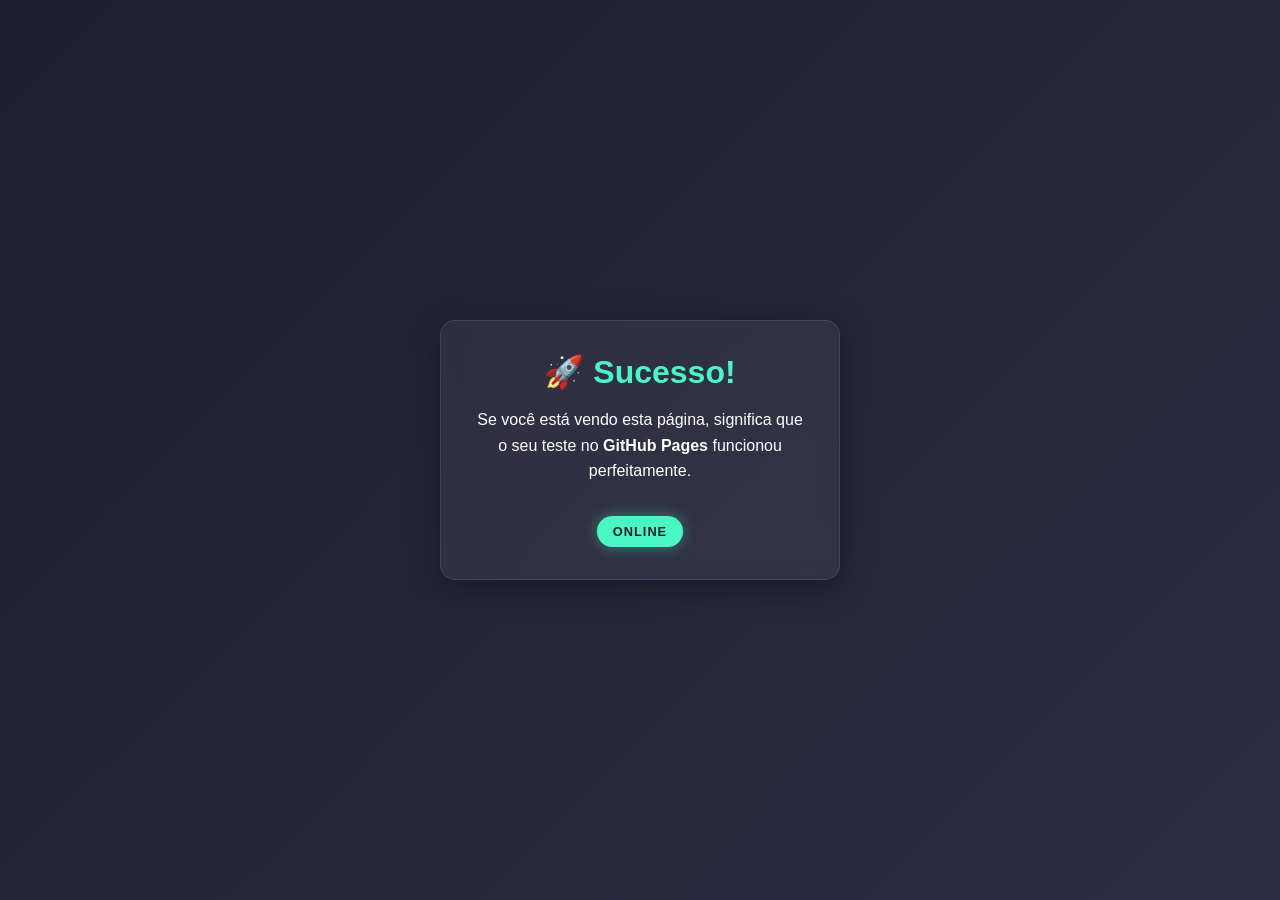
==== index.html @ f50b78a5 "Create index.html" ====
<!DOCTYPE html>
<html lang="pt-BR">
<head>
    <meta charset="UTF-8">
    <meta name="viewport" content="width=device-width, initial-scale=1.0">
    <title>Meu Teste do GitHub Pages</title>
    <style>
        * {
            margin: 0;
            padding: 0;
            box-sizing: border-box;
            font-family: 'Segoe UI', Tahoma, Geneva, Verdana, sans-serif;
        }

        body {
            background: linear-gradient(135deg, #1e1e2f, #2d2d44);
            color: #ffffff;
            display: flex;
            justify-content: center;
            align-items: center;
            height: 100vh;
            text-align: center;
        }

        .container {
            padding: 2rem;
            border-radius: 15px;
            background: rgba(255, 255, 255, 0.05);
            backdrop-filter: blur(10px);
            box-shadow: 0 8px 32px 0 rgba(0, 0, 0, 0.37);
            border: 1px solid rgba(255, 255, 255, 0.1);
            max-width: 400px;
            width: 90%;
        }

        h1 {
            color: #4af6c3;
            margin-bottom: 1rem;
            font-size: 2rem;
        }

        p {
            color: #b3b3ccc;
            margin-bottom: 2rem;
            line-height: 1.6;
        }

        .status-badge {
            display: inline-block;
            padding: 0.5rem 1rem;
            background-color: #4af6c3;
            color: #1e1e2f;
            border-radius: 20px;
            font-weight: bold;
            text-transform: uppercase;
            font-size: 0.8rem;
            letter-spacing: 1px;
            box-shadow: 0 0 15px rgba(74, 246, 195, 0.4);
        }
    </style>
</head>
<body>

    <div class="container">
        <h1>🚀 Sucesso!</h1>
        <p>Se você está vendo esta página, significa que o seu teste no <strong>GitHub Pages</strong> funcionou perfeitamente.</p>
        <div class="status-badge">Online</div>
    </div>

</body>
</html>
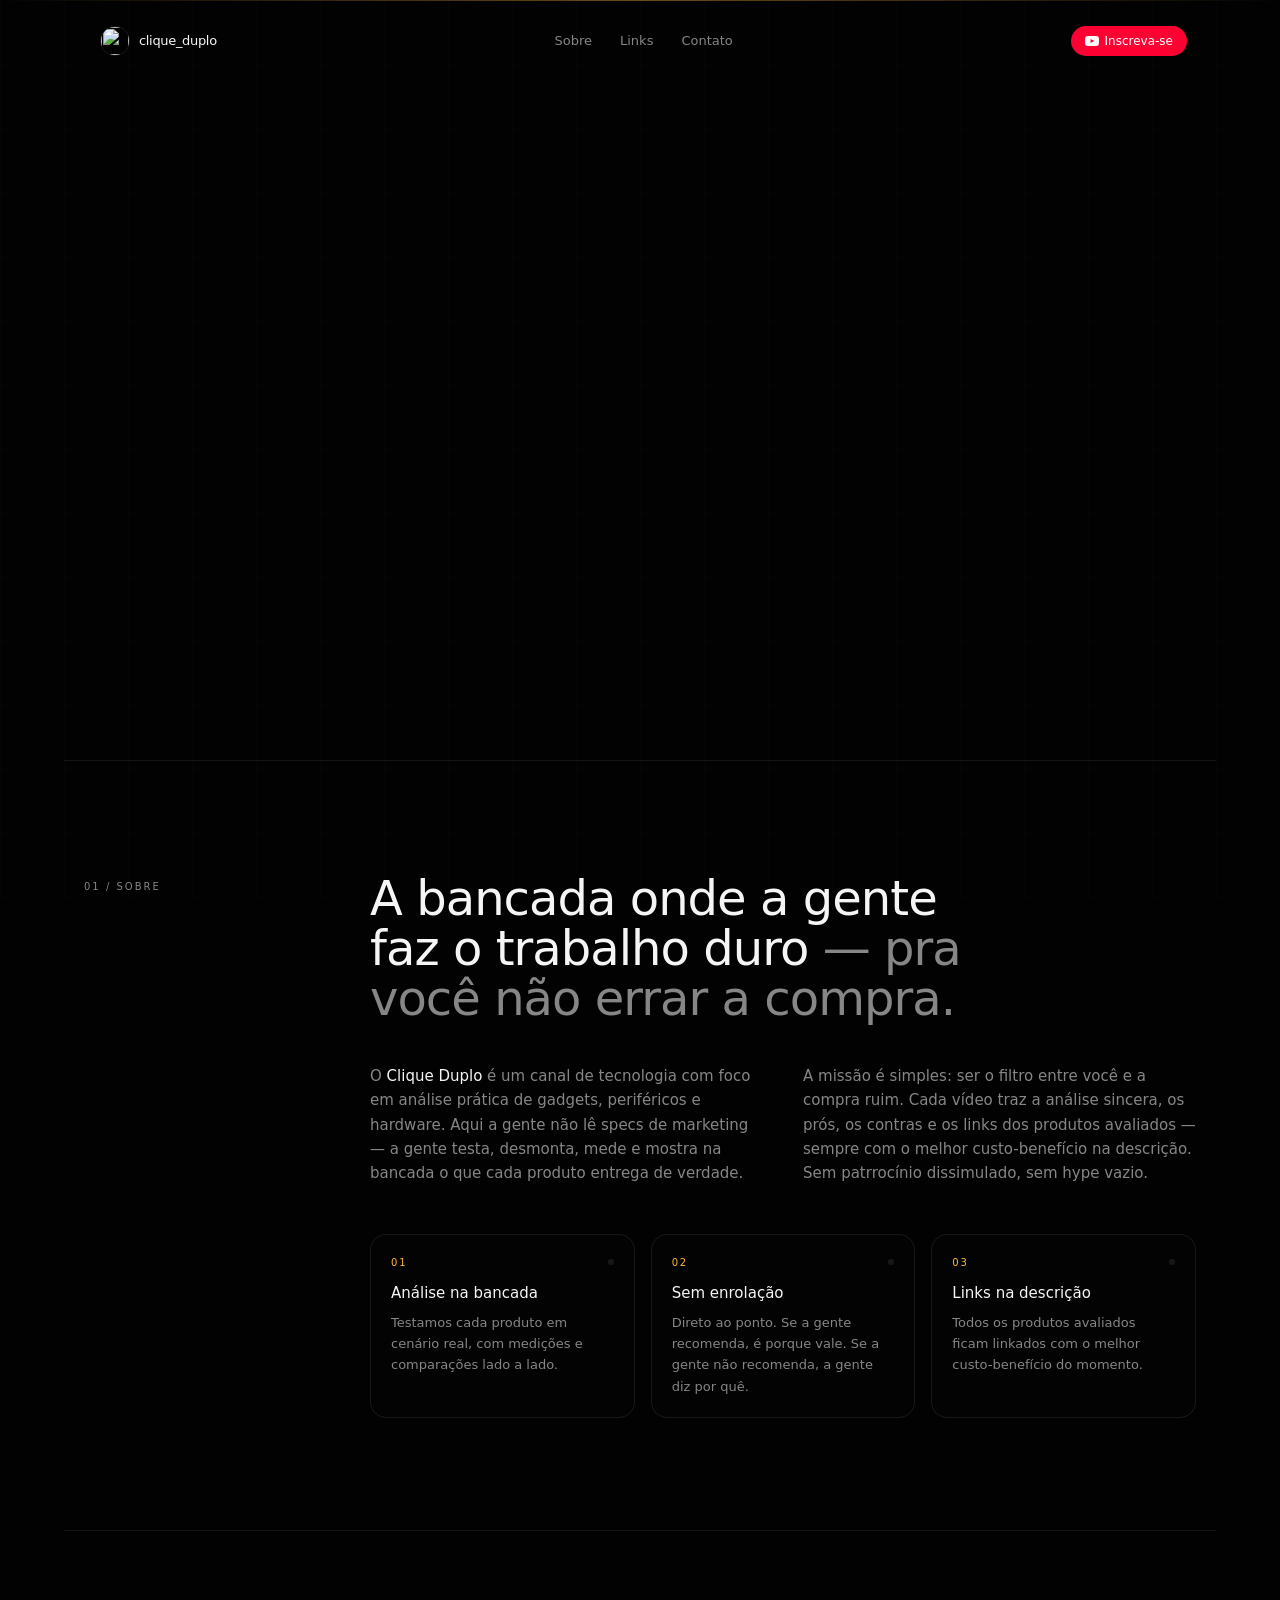
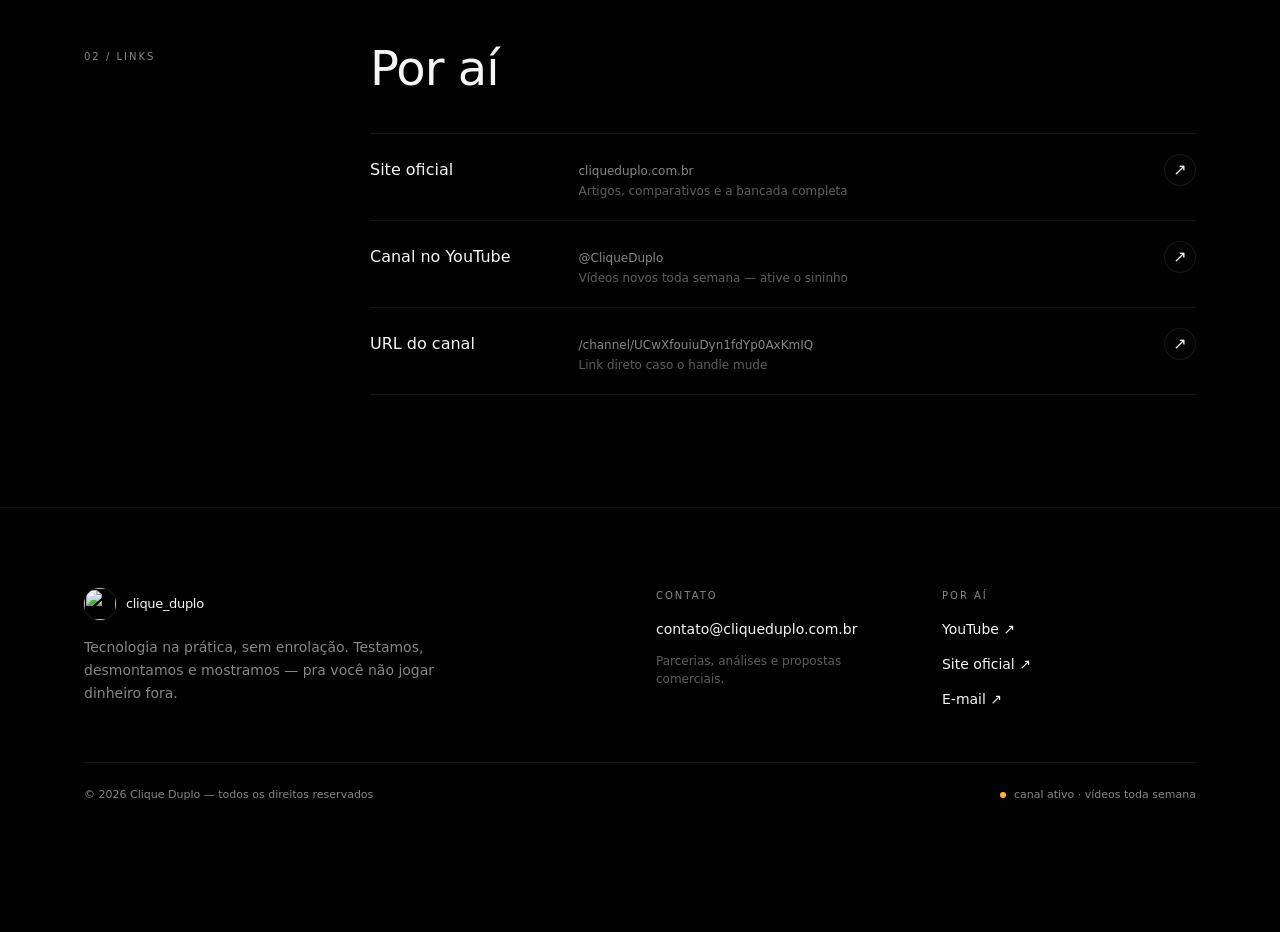
==== commit 27358fa1: "Add files via upload" ====
--- a/index.html
+++ b/index.html
@@ -1,71 +1 @@
-<!DOCTYPE html>
-<html lang="pt-BR">
-<head>
-    <meta charset="UTF-8">
-    <meta name="viewport" content="width=device-width, initial-scale=1.0">
-    <title>Meu Teste do GitHub Pages</title>
-    <style>
-        * {
-            margin: 0;
-            padding: 0;
-            box-sizing: border-box;
-            font-family: 'Segoe UI', Tahoma, Geneva, Verdana, sans-serif;
-        }
-
-        body {
-            background: linear-gradient(135deg, #1e1e2f, #2d2d44);
-            color: #ffffff;
-            display: flex;
-            justify-content: center;
-            align-items: center;
-            height: 100vh;
-            text-align: center;
-        }
-
-        .container {
-            padding: 2rem;
-            border-radius: 15px;
-            background: rgba(255, 255, 255, 0.05);
-            backdrop-filter: blur(10px);
-            box-shadow: 0 8px 32px 0 rgba(0, 0, 0, 0.37);
-            border: 1px solid rgba(255, 255, 255, 0.1);
-            max-width: 400px;
-            width: 90%;
-        }
-
-        h1 {
-            color: #4af6c3;
-            margin-bottom: 1rem;
-            font-size: 2rem;
-        }
-
-        p {
-            color: #b3b3ccc;
-            margin-bottom: 2rem;
-            line-height: 1.6;
-        }
-
-        .status-badge {
-            display: inline-block;
-            padding: 0.5rem 1rem;
-            background-color: #4af6c3;
-            color: #1e1e2f;
-            border-radius: 20px;
-            font-weight: bold;
-            text-transform: uppercase;
-            font-size: 0.8rem;
-            letter-spacing: 1px;
-            box-shadow: 0 0 15px rgba(74, 246, 195, 0.4);
-        }
-    </style>
-</head>
-<body>
-
-    <div class="container">
-        <h1>🚀 Sucesso!</h1>
-        <p>Se você está vendo esta página, significa que o seu teste no <strong>GitHub Pages</strong> funcionou perfeitamente.</p>
-        <div class="status-badge">Online</div>
-    </div>
-
-</body>
-</html>
+<!DOCTYPE html><!--afY5SjSiMBOQBTAwAafcP--><html lang="pt-BR" class="dark"><head><meta charSet="utf-8"/><meta name="viewport" content="width=device-width, initial-scale=1, viewport-fit=cover"/><link rel="preload" href="./_next/static/media/797e433ab948586e-s.p.29207c2f.woff2" as="font" crossorigin="" type="font/woff2"/><link rel="preload" href="./_next/static/media/caa3a2e1cccd8315-s.p.3b6cae6d.woff2" as="font" crossorigin="" type="font/woff2"/><link rel="preload" as="image" href="https://yt3.ggpht.com/tQoegF9VCvgrB6VuXq93PgqDkPkcpkQ4Chbrx8ul2OfPwCAOGUL0q-SrO4sP8mB4G-T7W7np-A=s600-c-k-c0x00ffffff-no-rj-rp-mo"/><link rel="stylesheet" href="./_next/static/chunks/34d933785a17edf3.css" data-precedence="next"/><link rel="stylesheet" href="./_next/static/chunks/fc4c152ccf930c5f.css" data-precedence="next"/><link rel="preload" as="script" fetchPriority="low" href="./_next/static/chunks/d1aa9aaa8ea83175.js"/><script src="./_next/static/chunks/806bdb8e4a6a9b95.js" async=""></script><script src="./_next/static/chunks/b6948fdccc0072c0.js" async=""></script><script src="./_next/static/chunks/771dedee3f5e1621.js" async=""></script><script src="./_next/static/chunks/turbopack-2e65075b8d36d70c.js" async=""></script><script src="./_next/static/chunks/ff1a16fafef87110.js" async=""></script><script src="./_next/static/chunks/d2be314c3ece3fbe.js" async=""></script><script src="./_next/static/chunks/e0d8850ff5d473f5.js" async=""></script><script src="./_next/static/chunks/d3c212a8c85eef30.js" async=""></script><meta name="next-size-adjust" content=""/><meta name="theme-color" content="#0a0a0a"/><title>Clique Duplo — Tecnologia na prática, sem enrolação</title><meta name="description" content="Canal de tecnologia com análises sinceras de gadgets, periféricos e hardware. Testamos, desmontamos e mostramos na prática tudo o que você precisa saber antes de comprar."/><meta name="author" content="Clique Duplo"/><meta name="keywords" content="Clique Duplo,tecnologia,análise de gadgets,periféricos,hardware,setup,reviews,YouTube"/><link rel="canonical" href="https://cliqueduplo.com.br"/><meta property="og:title" content="Clique Duplo — Tecnologia na prática, sem enrolação"/><meta property="og:description" content="Análises sinceras de gadgets, periféricos e hardware. Direto ao ponto, sem enrolação."/><meta property="og:url" content="https://cliqueduplo.com.br"/><meta property="og:site_name" content="Clique Duplo"/><meta property="og:image" content="https://yt3.ggpht.com/tQoegF9VCvgrB6VuXq93PgqDkPkcpkQ4Chbrx8ul2OfPwCAOGUL0q-SrO4sP8mB4G-T7W7np-A=s600-c-k-c0x00ffffff-no-rj-rp-mo"/><meta property="og:image:width" content="600"/><meta property="og:image:height" content="600"/><meta property="og:type" content="website"/><meta name="twitter:card" content="summary_large_image"/><meta name="twitter:title" content="Clique Duplo"/><meta name="twitter:description" content="Tecnologia na prática, sem enrolação."/><meta name="twitter:image" content="https://yt3.ggpht.com/tQoegF9VCvgrB6VuXq93PgqDkPkcpkQ4Chbrx8ul2OfPwCAOGUL0q-SrO4sP8mB4G-T7W7np-A=s600-c-k-c0x00ffffff-no-rj-rp-mo"/><meta name="twitter:image:width" content="600"/><meta name="twitter:image:height" content="600"/><link rel="icon" href="https://yt3.ggpht.com/tQoegF9VCvgrB6VuXq93PgqDkPkcpkQ4Chbrx8ul2OfPwCAOGUL0q-SrO4sP8mB4G-T7W7np-A=s600-c-k-c0x00ffffff-no-rj-rp-mo"/><script src="./_next/static/chunks/a6dad97d9634a72d.js" noModule=""></script></head><body class="geist_a71539c9-module__T19VSG__variable geist_mono_8d43a2aa-module__8Li5zG__variable antialiased bg-background text-foreground"><div hidden=""><!--$--><!--/$--></div><div class="relative min-h-[100dvh] flex flex-col bg-background text-foreground"><div aria-hidden="true" class="pointer-events-none fixed inset-0 grid-lines opacity-60"></div><div aria-hidden="true" class="pointer-events-none fixed inset-x-0 top-0 h-px bg-gradient-to-r from-transparent via-[oklch(0.83_0.16_75/0.4)] to-transparent"></div><header class="sticky top-0 z-40 w-full" style="padding-top:env(safe-area-inset-top)"><div class="mx-auto max-w-6xl px-3 sm:px-4 pt-3 sm:pt-4"><div class="flex items-center justify-between gap-4 rounded-full border px-3 py-2 transition-all duration-300 ease-[cubic-bezier(0.32,0.72,0,1)] border-transparent bg-transparent"><a class="flex items-center gap-2.5 pl-2" aria-label="Clique Duplo - início" href="/"><img src="https://yt3.ggpht.com/tQoegF9VCvgrB6VuXq93PgqDkPkcpkQ4Chbrx8ul2OfPwCAOGUL0q-SrO4sP8mB4G-T7W7np-A=s600-c-k-c0x00ffffff-no-rj-rp-mo" alt="" width="28" height="28" class="h-7 w-7 rounded-full object-cover ring-1 ring-border"/><span class="font-mono text-[12px] sm:text-[13px] tracking-tight font-medium">clique_duplo</span></a><nav class="hidden md:flex items-center gap-1"><a class="px-3 py-1.5 text-[13px] text-muted-foreground hover:text-foreground transition-colors duration-200" href="#sobre">Sobre</a><a class="px-3 py-1.5 text-[13px] text-muted-foreground hover:text-foreground transition-colors duration-200" href="#links">Links</a><a class="px-3 py-1.5 text-[13px] text-muted-foreground hover:text-foreground transition-colors duration-200" href="#contato">Contato</a></nav><div class="flex items-center gap-2"><a href="https://www.youtube.com/@CliqueDuplo?sub_confirmation=1" target="_blank" rel="noopener noreferrer" class="hidden sm:inline-flex items-center gap-1.5 rounded-full bg-[#ff0033] hover:bg-[#e6002a] px-3.5 py-1.5 text-[12px] font-medium text-white transition-colors duration-200"><svg viewBox="0 0 24 24" class="h-3.5 w-3.5" fill="currentColor" aria-hidden="true"><path d="M23.5 6.2c-.3-1.1-1-1.9-2.1-2.2C19.5 3.5 12 3.5 12 3.5s-7.5 0-9.4.5C1.5 4.3.8 5.1.5 6.2 0 8.1 0 12 0 12s0 3.9.5 5.8c.3 1.1 1 1.9 2.1 2.2 1.9.5 9.4.5 9.4.5s7.5 0 9.4-.5c1.1-.3 1.8-1.1 2.1-2.2.5-1.9.5-5.8.5-5.8s0-3.9-.5-5.8zM9.6 15.6V8.4l6.3 3.6-6.3 3.6z"></path></svg>Inscreva-se</a><button type="button" aria-label="Abrir menu" aria-expanded="false" class="md:hidden inline-flex h-10 w-10 items-center justify-center rounded-full border border-border bg-card/40 active:scale-95 transition-transform"><span class="relative block h-3 w-4"><span class="absolute left-0 top-0 h-[1.5px] w-4 bg-foreground transition-transform duration-300 ease-[cubic-bezier(0.32,0.72,0,1)] "></span><span class="absolute left-0 top-[5px] h-[1.5px] w-4 bg-foreground transition-opacity duration-200 opacity-100"></span><span class="absolute left-0 top-[10px] h-[1.5px] w-4 bg-foreground transition-transform duration-300 ease-[cubic-bezier(0.32,0.72,0,1)] "></span></span></button></div></div></div></header><main class="relative flex-1"><section class="relative mx-auto w-full max-w-6xl px-4 sm:px-5 pt-6 pb-12 sm:pt-20 sm:pb-16 md:pt-28 md:pb-24"><div class="grid grid-cols-1 md:grid-cols-12 gap-y-8 md:gap-x-8 md:items-start"><div class="order-1 md:order-2 md:col-span-5 transition-all duration-1000 ease-[cubic-bezier(0.32,0.72,0,1)] opacity-0 translate-y-6 blur-[6px]"><div class="relative mx-auto max-w-[280px] sm:max-w-none sm:mx-0"><div aria-hidden="true" class="absolute -inset-px rounded-3xl bg-gradient-to-br from-[var(--cursor)]/20 via-transparent to-transparent blur-2xl"></div><div class="relative rounded-2xl sm:rounded-3xl border border-border bg-card/60 p-1.5 sm:p-2 backdrop-blur-sm"><div class="rounded-[1rem] sm:rounded-[1.25rem] bg-background overflow-hidden"><div class="aspect-[4/3] sm:aspect-square relative"><img src="https://yt3.ggpht.com/tQoegF9VCvgrB6VuXq93PgqDkPkcpkQ4Chbrx8ul2OfPwCAOGUL0q-SrO4sP8mB4G-T7W7np-A=s600-c-k-c0x00ffffff-no-rj-rp-mo" alt="Logo do canal Clique Duplo" class="absolute inset-0 h-full w-full object-cover"/><div aria-hidden="true" class="absolute inset-0 ring-1 ring-inset ring-white/[0.04] rounded-[1rem] sm:rounded-[1.25rem]"></div></div><div class="flex items-center justify-between px-3 py-2.5 sm:px-4 sm:py-3 border-t border-border"><div class="font-mono text-[10px] sm:text-[11px] text-muted-foreground truncate">ID: UCwXfo...</div><a href="https://www.youtube.com/@CliqueDuplo" target="_blank" rel="noopener noreferrer" class="font-mono text-[10px] sm:text-[11px] text-[var(--cursor)] hover:underline whitespace-nowrap">@CliqueDuplo ↗</a></div></div></div></div></div><div class="order-2 md:order-1 md:col-span-7 transition-all duration-700 ease-[cubic-bezier(0.32,0.72,0,1)] opacity-0 translate-y-4 blur-[3px]"><div class="flex items-center gap-2 sm:gap-3 mb-5 sm:mb-6"><span class="inline-flex items-center gap-1.5 rounded-full border border-border bg-card/60 px-2.5 py-1 font-mono text-[9px] sm:text-[10px] uppercase tracking-[0.15em] sm:tracking-[0.18em] text-muted-foreground"><span class="h-1.5 w-1.5 rounded-full bg-[var(--cursor)] animate-pulse"></span>canal ativo</span><span class="font-mono text-[10px] sm:text-[11px] text-muted-foreground">@CliqueDuplo</span></div><h1 class="text-balance text-[clamp(2rem,9vw,4.6rem)] leading-[0.98] sm:leading-[0.95] tracking-[-0.03em] font-medium">Direto ao ponto.<br/><span class="text-muted-foreground">Sem enrolação.</span></h1><p class="mt-5 sm:mt-6 max-w-xl text-[14px] sm:text-[15px] md:text-base text-muted-foreground leading-relaxed">Análises sinceras de gadgets, periféricos e hardware. A gente testa, desmonta e mostra na prática — pra você não jogar dinheiro fora.</p><div class="mt-6 sm:mt-8 flex flex-col sm:flex-row sm:flex-wrap sm:items-center gap-2.5 sm:gap-3"><a href="https://www.youtube.com/@CliqueDuplo?sub_confirmation=1" target="_blank" rel="noopener noreferrer" class="group inline-flex items-center justify-center gap-2.5 rounded-full bg-foreground text-background px-5 py-3 sm:py-2.5 text-[13px] font-medium transition-all duration-300 ease-[cubic-bezier(0.32,0.72,0,1)] hover:gap-3.5 active:scale-[0.98] min-h-[44px]"><svg viewBox="0 0 24 24" class="h-4 w-4 shrink-0" fill="currentColor" aria-hidden="true"><path d="M23.5 6.2c-.3-1.1-1-1.9-2.1-2.2C19.5 3.5 12 3.5 12 3.5s-7.5 0-9.4.5C1.5 4.3.8 5.1.5 6.2 0 8.1 0 12 0 12s0 3.9.5 5.8c.3 1.1 1 1.9 2.1 2.2 1.9.5 9.4.5 9.4.5s7.5 0 9.4-.5c1.1-.3 1.8-1.1 2.1-2.2.5-1.9.5-5.8.5-5.8s0-3.9-.5-5.8zM9.6 15.6V8.4l6.3 3.6-6.3 3.6z"></path></svg><span class="flex-1 sm:flex-initial text-center">Inscrever-se no canal</span><span class="inline-flex h-5 w-5 items-center justify-center rounded-full bg-background/15 text-[10px] transition-transform duration-300 group-hover:translate-x-0.5 group-hover:-translate-y-0.5">↗</span></a><a href="#sobre" class="inline-flex items-center justify-center gap-2 rounded-full border border-border bg-card/40 px-5 py-3 sm:py-2.5 text-[13px] text-foreground transition-colors duration-200 hover:bg-card min-h-[44px]">Sobre o canal</a></div><dl class="mt-10 sm:mt-12 grid grid-cols-3 gap-2 sm:gap-4 max-w-md border-t border-border pt-5 sm:pt-6"><div class="min-w-0"><dt class="font-mono text-[9px] sm:text-[10px] uppercase tracking-[0.12em] sm:tracking-[0.15em] text-muted-foreground/70 truncate">foco</dt><dd class="mt-1 text-[13px] sm:text-[14px] font-medium truncate">hardware</dd></div><div class="min-w-0"><dt class="font-mono text-[9px] sm:text-[10px] uppercase tracking-[0.12em] sm:tracking-[0.15em] text-muted-foreground/70 truncate">estilo</dt><dd class="mt-1 text-[13px] sm:text-[14px] font-medium truncate">hands-on</dd></div><div class="min-w-0"><dt class="font-mono text-[9px] sm:text-[10px] uppercase tracking-[0.12em] sm:tracking-[0.15em] text-muted-foreground/70 truncate">ritmo</dt><dd class="mt-1 text-[13px] sm:text-[14px] font-medium truncate">semanal</dd></div></dl></div></div></section><section id="sobre" class="relative mx-auto w-full max-w-6xl px-4 sm:px-5 py-16 sm:py-20 md:py-28 border-t border-border"><div class="grid grid-cols-1 md:grid-cols-12 gap-y-6 md:gap-x-8"><div class="md:col-span-3"><span class="font-mono text-[10px] uppercase tracking-[0.2em] text-muted-foreground">01 / sobre</span></div><div class="md:col-span-9"><h2 class="text-balance text-[1.75rem] sm:text-3xl md:text-5xl tracking-[-0.02em] leading-[1.1] sm:leading-[1.05] font-medium mb-8 sm:mb-10">A bancada onde a gente faz o trabalho duro<!-- --> <span class="text-muted-foreground">— pra você não errar a compra.</span></h2><div class="grid grid-cols-1 md:grid-cols-2 gap-x-10 gap-y-5 sm:gap-y-6 text-[14px] sm:text-[15px] leading-relaxed text-muted-foreground max-w-4xl"><p>O <strong class="text-foreground font-medium">Clique Duplo</strong> é um canal de tecnologia com foco em análise prática de gadgets, periféricos e hardware. Aqui a gente não lê specs de marketing — a gente testa, desmonta, mede e mostra na bancada o que cada produto entrega de verdade.</p><p>A missão é simples: ser o filtro entre você e a compra ruim. Cada vídeo traz a análise sincera, os prós, os contras e os links dos produtos avaliados — sempre com o melhor custo-benefício na descrição. Sem patrrocínio dissimulado, sem hype vazio.</p></div><ul class="mt-10 sm:mt-12 grid grid-cols-1 sm:grid-cols-3 gap-3 sm:gap-4"><li class="group rounded-2xl border border-border bg-card/40 p-4 sm:p-5 transition-colors duration-300 hover:bg-card/80 hover:border-[var(--cursor)]/30"><div class="flex items-center justify-between mb-3"><span class="font-mono text-[10px] uppercase tracking-[0.18em] text-[var(--cursor)]">01</span><span class="h-1.5 w-1.5 rounded-full bg-border group-hover:bg-[var(--cursor)] transition-colors"></span></div><h3 class="text-[14px] sm:text-[15px] font-medium mb-2">Análise na bancada</h3><p class="text-[12.5px] sm:text-[13px] text-muted-foreground leading-relaxed">Testamos cada produto em cenário real, com medições e comparações lado a lado.</p></li><li class="group rounded-2xl border border-border bg-card/40 p-4 sm:p-5 transition-colors duration-300 hover:bg-card/80 hover:border-[var(--cursor)]/30"><div class="flex items-center justify-between mb-3"><span class="font-mono text-[10px] uppercase tracking-[0.18em] text-[var(--cursor)]">02</span><span class="h-1.5 w-1.5 rounded-full bg-border group-hover:bg-[var(--cursor)] transition-colors"></span></div><h3 class="text-[14px] sm:text-[15px] font-medium mb-2">Sem enrolação</h3><p class="text-[12.5px] sm:text-[13px] text-muted-foreground leading-relaxed">Direto ao ponto. Se a gente recomenda, é porque vale. Se a gente não recomenda, a gente diz por quê.</p></li><li class="group rounded-2xl border border-border bg-card/40 p-4 sm:p-5 transition-colors duration-300 hover:bg-card/80 hover:border-[var(--cursor)]/30"><div class="flex items-center justify-between mb-3"><span class="font-mono text-[10px] uppercase tracking-[0.18em] text-[var(--cursor)]">03</span><span class="h-1.5 w-1.5 rounded-full bg-border group-hover:bg-[var(--cursor)] transition-colors"></span></div><h3 class="text-[14px] sm:text-[15px] font-medium mb-2">Links na descrição</h3><p class="text-[12.5px] sm:text-[13px] text-muted-foreground leading-relaxed">Todos os produtos avaliados ficam linkados com o melhor custo-benefício do momento.</p></li></ul></div></div></section><section id="links" class="relative mx-auto w-full max-w-6xl px-4 sm:px-5 py-16 sm:py-20 md:py-28 border-t border-border"><div class="grid grid-cols-1 md:grid-cols-12 gap-y-6 md:gap-x-8"><div class="md:col-span-3"><span class="font-mono text-[10px] uppercase tracking-[0.2em] text-muted-foreground">02 / links</span></div><div class="md:col-span-9"><h2 class="text-[1.75rem] sm:text-3xl md:text-5xl tracking-[-0.02em] leading-[1.1] sm:leading-[1.05] font-medium mb-8 sm:mb-10">Por aí</h2><ul class="divide-y divide-border border-y border-border"><li><a href="https://www.cliqueduplo.com.br" target="_blank" rel="noopener noreferrer" class="group grid grid-cols-1 sm:grid-cols-12 items-baseline gap-2 py-4 sm:py-5 transition-colors active:opacity-70"><div class="sm:col-span-3"><div class="text-[15px] sm:text-base font-medium group-hover:text-[var(--cursor)] transition-colors">Site oficial</div></div><div class="sm:col-span-7"><div class="font-mono text-[11.5px] sm:text-[12px] text-muted-foreground break-all">cliqueduplo.com.br</div><div class="text-[12px] text-muted-foreground/70 mt-0.5">Artigos, comparativos e a bancada completa</div></div><div class="sm:col-span-2 sm:justify-self-end hidden sm:block"><span class="inline-flex h-8 w-8 items-center justify-center rounded-full border border-border bg-card/40 transition-all duration-300 group-hover:translate-x-0.5 group-hover:-translate-y-0.5 group-hover:border-[var(--cursor)]/40">↗</span></div></a></li><li><a href="https://www.youtube.com/@CliqueDuplo" target="_blank" rel="noopener noreferrer" class="group grid grid-cols-1 sm:grid-cols-12 items-baseline gap-2 py-4 sm:py-5 transition-colors active:opacity-70"><div class="sm:col-span-3"><div class="text-[15px] sm:text-base font-medium group-hover:text-[var(--cursor)] transition-colors">Canal no YouTube</div></div><div class="sm:col-span-7"><div class="font-mono text-[11.5px] sm:text-[12px] text-muted-foreground break-all">@CliqueDuplo</div><div class="text-[12px] text-muted-foreground/70 mt-0.5">Vídeos novos toda semana — ative o sininho</div></div><div class="sm:col-span-2 sm:justify-self-end hidden sm:block"><span class="inline-flex h-8 w-8 items-center justify-center rounded-full border border-border bg-card/40 transition-all duration-300 group-hover:translate-x-0.5 group-hover:-translate-y-0.5 group-hover:border-[var(--cursor)]/40">↗</span></div></a></li><li><a href="https://www.youtube.com/channel/UCwXfouiuDyn1fdYp0AxKmIQ" target="_blank" rel="noopener noreferrer" class="group grid grid-cols-1 sm:grid-cols-12 items-baseline gap-2 py-4 sm:py-5 transition-colors active:opacity-70"><div class="sm:col-span-3"><div class="text-[15px] sm:text-base font-medium group-hover:text-[var(--cursor)] transition-colors">URL do canal</div></div><div class="sm:col-span-7"><div class="font-mono text-[11.5px] sm:text-[12px] text-muted-foreground break-all">/channel/UCwXfouiuDyn1fdYp0AxKmIQ</div><div class="text-[12px] text-muted-foreground/70 mt-0.5">Link direto caso o handle mude</div></div><div class="sm:col-span-2 sm:justify-self-end hidden sm:block"><span class="inline-flex h-8 w-8 items-center justify-center rounded-full border border-border bg-card/40 transition-all duration-300 group-hover:translate-x-0.5 group-hover:-translate-y-0.5 group-hover:border-[var(--cursor)]/40">↗</span></div></a></li></ul></div></div></section></main><footer id="contato" class="relative mt-auto border-t border-border bg-background" style="padding-bottom:max(3rem, env(safe-area-inset-bottom))"><div class="mx-auto w-full max-w-6xl px-4 sm:px-5 py-12 sm:py-16 md:py-20"><div class="grid grid-cols-1 md:grid-cols-12 gap-y-8 sm:gap-y-10 md:gap-x-8"><div class="md:col-span-5"><div class="flex items-center gap-2.5 mb-4"><img src="https://yt3.ggpht.com/tQoegF9VCvgrB6VuXq93PgqDkPkcpkQ4Chbrx8ul2OfPwCAOGUL0q-SrO4sP8mB4G-T7W7np-A=s600-c-k-c0x00ffffff-no-rj-rp-mo" alt="" width="32" height="32" class="h-8 w-8 rounded-full object-cover ring-1 ring-border"/><span class="font-mono text-[13px] tracking-tight font-medium">clique_duplo</span></div><p class="text-[14px] text-muted-foreground max-w-sm leading-relaxed">Tecnologia na prática, sem enrolação. Testamos, desmontamos e mostramos — pra você não jogar dinheiro fora.</p></div><div class="md:col-span-3 md:col-start-7"><h4 class="font-mono text-[10px] uppercase tracking-[0.2em] text-muted-foreground mb-3">Contato</h4><a href="mailto:contato@cliqueduplo.com.br" class="block text-[14px] text-foreground hover:text-[var(--cursor)] transition-colors break-all active:opacity-70 py-1">contato@cliqueduplo.com.br</a><p class="mt-2 text-[12px] text-muted-foreground/70">Parcerias, análises e propostas comerciais.</p></div><div class="md:col-span-3"><h4 class="font-mono text-[10px] uppercase tracking-[0.2em] text-muted-foreground mb-3">Por aí</h4><ul class="space-y-1.5"><li><a href="https://www.youtube.com/@CliqueDuplo" target="_blank" rel="noopener noreferrer" class="inline-flex items-center text-[14px] text-foreground hover:text-[var(--cursor)] transition-colors py-1 active:opacity-70">YouTube ↗</a></li><li><a href="https://www.cliqueduplo.com.br" target="_blank" rel="noopener noreferrer" class="inline-flex items-center text-[14px] text-foreground hover:text-[var(--cursor)] transition-colors py-1 active:opacity-70">Site oficial ↗</a></li><li><a href="mailto:contato@cliqueduplo.com.br" class="inline-flex items-center text-[14px] text-foreground hover:text-[var(--cursor)] transition-colors py-1 active:opacity-70">E-mail ↗</a></li></ul></div></div><div class="mt-10 sm:mt-12 pt-5 sm:pt-6 border-t border-border flex flex-col sm:flex-row items-start sm:items-center justify-between gap-2 sm:gap-3 font-mono text-[10.5px] sm:text-[11px] text-muted-foreground"><span>© <!-- -->2026<!-- --> Clique Duplo — todos os direitos reservados</span><span class="flex items-center gap-2"><span class="h-1.5 w-1.5 rounded-full bg-[var(--cursor)] animate-pulse"></span>canal ativo · vídeos toda semana</span></div></div></footer></div><!--$--><!--/$--><div role="region" aria-label="Notifications (F8)" tabindex="-1" style="pointer-events:none"><ol tabindex="-1" class="fixed top-0 z-[100] flex max-h-screen w-full flex-col-reverse p-4 sm:bottom-0 sm:right-0 sm:top-auto sm:flex-col md:max-w-[420px]"></ol></div><script src="./_next/static/chunks/d1aa9aaa8ea83175.js" id="_R_" async=""></script><script>(self.__next_f=self.__next_f||[]).push([0])</script><script>self.__next_f.push([1,"1:\"$Sreact.fragment\"\n2:I[39756,[\"./_next/static/chunks/ff1a16fafef87110.js\",\"./_next/static/chunks/d2be314c3ece3fbe.js\"],\"default\"]\n3:I[37457,[\"./_next/static/chunks/ff1a16fafef87110.js\",\"./_next/static/chunks/d2be314c3ece3fbe.js\"],\"default\"]\n4:I[77855,[\"./_next/static/chunks/e0d8850ff5d473f5.js\"],\"Toaster\"]\n5:I[80322,[\"./_next/static/chunks/e0d8850ff5d473f5.js\",\"./_next/static/chunks/d3c212a8c85eef30.js\"],\"Header\"]\n6:I[87239,[\"./_next/static/chunks/e0d8850ff5d473f5.js\",\"./_next/static/chunks/d3c212a8c85eef30.js\"],\"Hero\"]\nd:I[68027,[\"./_next/static/chunks/ff1a16fafef87110.js\",\"./_next/static/chunks/d2be314c3ece3fbe.js\"],\"default\"]\n:HL[\"./_next/static/chunks/34d933785a17edf3.css\",\"style\"]\n:HL[\"./_next/static/chunks/fc4c152ccf930c5f.css\",\"style\"]\n:HL[\"./_next/static/media/797e433ab948586e-s.p.29207c2f.woff2\",\"font\",{\"crossOrigin\":\"\",\"type\":\"font/woff2\"}]\n:HL[\"./_next/static/media/caa3a2e1cccd8315-s.p.3b6cae6d.woff2\",\"font\",{\"crossOrigin\":\"\",\"type\":\"font/woff2\"}]\n"])</script><script>self.__next_f.push([1,"0:{\"P\":null,\"b\":\"afY5SjSiMBOQBTAwAafcP\",\"c\":[\"\",\"\"],\"q\":\"\",\"i\":false,\"f\":[[[\"\",{\"children\":[\"__PAGE__\",{}]},\"$undefined\",\"$undefined\",true],[[\"$\",\"$1\",\"c\",{\"children\":[[[\"$\",\"link\",\"0\",{\"rel\":\"stylesheet\",\"href\":\"./_next/static/chunks/34d933785a17edf3.css\",\"precedence\":\"next\",\"crossOrigin\":\"$undefined\",\"nonce\":\"$undefined\"}],[\"$\",\"link\",\"1\",{\"rel\":\"stylesheet\",\"href\":\"./_next/static/chunks/fc4c152ccf930c5f.css\",\"precedence\":\"next\",\"crossOrigin\":\"$undefined\",\"nonce\":\"$undefined\"}],[\"$\",\"script\",\"script-0\",{\"src\":\"./_next/static/chunks/e0d8850ff5d473f5.js\",\"async\":true,\"nonce\":\"$undefined\"}]],[\"$\",\"html\",null,{\"lang\":\"pt-BR\",\"suppressHydrationWarning\":true,\"className\":\"dark\",\"children\":[\"$\",\"body\",null,{\"className\":\"geist_a71539c9-module__T19VSG__variable geist_mono_8d43a2aa-module__8Li5zG__variable antialiased bg-background text-foreground\",\"children\":[[\"$\",\"$L2\",null,{\"parallelRouterKey\":\"children\",\"error\":\"$undefined\",\"errorStyles\":\"$undefined\",\"errorScripts\":\"$undefined\",\"template\":[\"$\",\"$L3\",null,{}],\"templateStyles\":\"$undefined\",\"templateScripts\":\"$undefined\",\"notFound\":[[[\"$\",\"title\",null,{\"children\":\"404: This page could not be found.\"}],[\"$\",\"div\",null,{\"style\":{\"fontFamily\":\"system-ui,\\\"Segoe UI\\\",Roboto,Helvetica,Arial,sans-serif,\\\"Apple Color Emoji\\\",\\\"Segoe UI Emoji\\\"\",\"height\":\"100vh\",\"textAlign\":\"center\",\"display\":\"flex\",\"flexDirection\":\"column\",\"alignItems\":\"center\",\"justifyContent\":\"center\"},\"children\":[\"$\",\"div\",null,{\"children\":[[\"$\",\"style\",null,{\"dangerouslySetInnerHTML\":{\"__html\":\"body{color:#000;background:#fff;margin:0}.next-error-h1{border-right:1px solid rgba(0,0,0,.3)}@media (prefers-color-scheme:dark){body{color:#fff;background:#000}.next-error-h1{border-right:1px solid rgba(255,255,255,.3)}}\"}}],[\"$\",\"h1\",null,{\"className\":\"next-error-h1\",\"style\":{\"display\":\"inline-block\",\"margin\":\"0 20px 0 0\",\"padding\":\"0 23px 0 0\",\"fontSize\":24,\"fontWeight\":500,\"verticalAlign\":\"top\",\"lineHeight\":\"49px\"},\"children\":404}],[\"$\",\"div\",null,{\"style\":{\"display\":\"inline-block\"},\"children\":[\"$\",\"h2\",null,{\"style\":{\"fontSize\":14,\"fontWeight\":400,\"lineHeight\":\"49px\",\"margin\":0},\"children\":\"This page could not be found.\"}]}]]}]}]],[]],\"forbidden\":\"$undefined\",\"unauthorized\":\"$undefined\"}],[\"$\",\"$L4\",null,{}]]}]}]]}],{\"children\":[[\"$\",\"$1\",\"c\",{\"children\":[[\"$\",\"div\",null,{\"className\":\"relative min-h-[100dvh] flex flex-col bg-background text-foreground\",\"children\":[[\"$\",\"div\",null,{\"aria-hidden\":true,\"className\":\"pointer-events-none fixed inset-0 grid-lines opacity-60\"}],[\"$\",\"div\",null,{\"aria-hidden\":true,\"className\":\"pointer-events-none fixed inset-x-0 top-0 h-px bg-gradient-to-r from-transparent via-[oklch(0.83_0.16_75/0.4)] to-transparent\"}],[\"$\",\"$L5\",null,{}],[\"$\",\"main\",null,{\"className\":\"relative flex-1\",\"children\":[[\"$\",\"$L6\",null,{}],[\"$\",\"section\",null,{\"id\":\"sobre\",\"className\":\"relative mx-auto w-full max-w-6xl px-4 sm:px-5 py-16 sm:py-20 md:py-28 border-t border-border\",\"children\":[\"$\",\"div\",null,{\"className\":\"grid grid-cols-1 md:grid-cols-12 gap-y-6 md:gap-x-8\",\"children\":[[\"$\",\"div\",null,{\"className\":\"md:col-span-3\",\"children\":[\"$\",\"span\",null,{\"className\":\"font-mono text-[10px] uppercase tracking-[0.2em] text-muted-foreground\",\"children\":\"01 / sobre\"}]}],[\"$\",\"div\",null,{\"className\":\"md:col-span-9\",\"children\":[[\"$\",\"h2\",null,{\"className\":\"text-balance text-[1.75rem] sm:text-3xl md:text-5xl tracking-[-0.02em] leading-[1.1] sm:leading-[1.05] font-medium mb-8 sm:mb-10\",\"children\":[\"A bancada onde a gente faz o trabalho duro\",\" \",[\"$\",\"span\",null,{\"className\":\"text-muted-foreground\",\"children\":\"— pra você não errar a compra.\"}]]}],[\"$\",\"div\",null,{\"className\":\"grid grid-cols-1 md:grid-cols-2 gap-x-10 gap-y-5 sm:gap-y-6 text-[14px] sm:text-[15px] leading-relaxed text-muted-foreground max-w-4xl\",\"children\":[[\"$\",\"p\",null,{\"children\":[\"O \",[\"$\",\"strong\",null,{\"className\":\"text-foreground font-medium\",\"children\":\"Clique Duplo\"}],\" é um canal de tecnologia com foco em análise prática de gadgets, periféricos e hardware. Aqui a gente não lê specs de marketing — a gente testa, desmonta, mede e mostra na bancada o que cada produto entrega de verdade.\"]}],[\"$\",\"p\",null,{\"children\":\"A missão é simples: ser o filtro entre você e a compra ruim. Cada vídeo traz a análise sincera, os prós, os contras e os links dos produtos avaliados — sempre com o melhor custo-benefício na descrição. Sem patrrocínio dissimulado, sem hype vazio.\"}]]}],\"$L7\"]}]]}]}],\"$L8\"]}],\"$L9\"]}],[\"$La\"],\"$Lb\"]}],{},null,false,false]},null,false,false],\"$Lc\",false]],\"m\":\"$undefined\",\"G\":[\"$d\",[]],\"S\":true}\n"])</script><script>self.__next_f.push([1,"f:I[97367,[\"./_next/static/chunks/ff1a16fafef87110.js\",\"./_next/static/chunks/d2be314c3ece3fbe.js\"],\"OutletBoundary\"]\n10:\"$Sreact.suspense\"\n12:I[97367,[\"./_next/static/chunks/ff1a16fafef87110.js\",\"./_next/static/chunks/d2be314c3ece3fbe.js\"],\"ViewportBoundary\"]\n14:I[97367,[\"./_next/static/chunks/ff1a16fafef87110.js\",\"./_next/static/chunks/d2be314c3ece3fbe.js\"],\"MetadataBoundary\"]\n:HL[\"https://yt3.ggpht.com/tQoegF9VCvgrB6VuXq93PgqDkPkcpkQ4Chbrx8ul2OfPwCAOGUL0q-SrO4sP8mB4G-T7W7np-A=s600-c-k-c0x00ffffff-no-rj-rp-mo\",\"image\"]\n"])</script><script>self.__next_f.push([1,"7:[\"$\",\"ul\",null,{\"className\":\"mt-10 sm:mt-12 grid grid-cols-1 sm:grid-cols-3 gap-3 sm:gap-4\",\"children\":[[\"$\",\"li\",null,{\"className\":\"group rounded-2xl border border-border bg-card/40 p-4 sm:p-5 transition-colors duration-300 hover:bg-card/80 hover:border-[var(--cursor)]/30\",\"children\":[[\"$\",\"div\",null,{\"className\":\"flex items-center justify-between mb-3\",\"children\":[[\"$\",\"span\",null,{\"className\":\"font-mono text-[10px] uppercase tracking-[0.18em] text-[var(--cursor)]\",\"children\":\"01\"}],[\"$\",\"span\",null,{\"className\":\"h-1.5 w-1.5 rounded-full bg-border group-hover:bg-[var(--cursor)] transition-colors\"}]]}],[\"$\",\"h3\",null,{\"className\":\"text-[14px] sm:text-[15px] font-medium mb-2\",\"children\":\"Análise na bancada\"}],[\"$\",\"p\",null,{\"className\":\"text-[12.5px] sm:text-[13px] text-muted-foreground leading-relaxed\",\"children\":\"Testamos cada produto em cenário real, com medições e comparações lado a lado.\"}]]}],[\"$\",\"li\",null,{\"className\":\"group rounded-2xl border border-border bg-card/40 p-4 sm:p-5 transition-colors duration-300 hover:bg-card/80 hover:border-[var(--cursor)]/30\",\"children\":[[\"$\",\"div\",null,{\"className\":\"flex items-center justify-between mb-3\",\"children\":[[\"$\",\"span\",null,{\"className\":\"font-mono text-[10px] uppercase tracking-[0.18em] text-[var(--cursor)]\",\"children\":\"02\"}],[\"$\",\"span\",null,{\"className\":\"h-1.5 w-1.5 rounded-full bg-border group-hover:bg-[var(--cursor)] transition-colors\"}]]}],[\"$\",\"h3\",null,{\"className\":\"text-[14px] sm:text-[15px] font-medium mb-2\",\"children\":\"Sem enrolação\"}],[\"$\",\"p\",null,{\"className\":\"text-[12.5px] sm:text-[13px] text-muted-foreground leading-relaxed\",\"children\":\"Direto ao ponto. Se a gente recomenda, é porque vale. Se a gente não recomenda, a gente diz por quê.\"}]]}],[\"$\",\"li\",null,{\"className\":\"group rounded-2xl border border-border bg-card/40 p-4 sm:p-5 transition-colors duration-300 hover:bg-card/80 hover:border-[var(--cursor)]/30\",\"children\":[[\"$\",\"div\",null,{\"className\":\"flex items-center justify-between mb-3\",\"children\":[[\"$\",\"span\",null,{\"className\":\"font-mono text-[10px] uppercase tracking-[0.18em] text-[var(--cursor)]\",\"children\":\"03\"}],[\"$\",\"span\",null,{\"className\":\"h-1.5 w-1.5 rounded-full bg-border group-hover:bg-[var(--cursor)] transition-colors\"}]]}],[\"$\",\"h3\",null,{\"className\":\"text-[14px] sm:text-[15px] font-medium mb-2\",\"children\":\"Links na descrição\"}],[\"$\",\"p\",null,{\"className\":\"text-[12.5px] sm:text-[13px] text-muted-foreground leading-relaxed\",\"children\":\"Todos os produtos avaliados ficam linkados com o melhor custo-benefício do momento.\"}]]}]]}]\n"])</script><script>self.__next_f.push([1,"8:[\"$\",\"section\",null,{\"id\":\"links\",\"className\":\"relative mx-auto w-full max-w-6xl px-4 sm:px-5 py-16 sm:py-20 md:py-28 border-t border-border\",\"children\":[\"$\",\"div\",null,{\"className\":\"grid grid-cols-1 md:grid-cols-12 gap-y-6 md:gap-x-8\",\"children\":[[\"$\",\"div\",null,{\"className\":\"md:col-span-3\",\"children\":[\"$\",\"span\",null,{\"className\":\"font-mono text-[10px] uppercase tracking-[0.2em] text-muted-foreground\",\"children\":\"02 / links\"}]}],[\"$\",\"div\",null,{\"className\":\"md:col-span-9\",\"children\":[[\"$\",\"h2\",null,{\"className\":\"text-[1.75rem] sm:text-3xl md:text-5xl tracking-[-0.02em] leading-[1.1] sm:leading-[1.05] font-medium mb-8 sm:mb-10\",\"children\":\"Por aí\"}],[\"$\",\"ul\",null,{\"className\":\"divide-y divide-border border-y border-border\",\"children\":[[\"$\",\"li\",null,{\"children\":[\"$\",\"a\",null,{\"href\":\"https://www.cliqueduplo.com.br\",\"target\":\"_blank\",\"rel\":\"noopener noreferrer\",\"className\":\"group grid grid-cols-1 sm:grid-cols-12 items-baseline gap-2 py-4 sm:py-5 transition-colors active:opacity-70\",\"children\":[[\"$\",\"div\",null,{\"className\":\"sm:col-span-3\",\"children\":[\"$\",\"div\",null,{\"className\":\"text-[15px] sm:text-base font-medium group-hover:text-[var(--cursor)] transition-colors\",\"children\":\"Site oficial\"}]}],[\"$\",\"div\",null,{\"className\":\"sm:col-span-7\",\"children\":[[\"$\",\"div\",null,{\"className\":\"font-mono text-[11.5px] sm:text-[12px] text-muted-foreground break-all\",\"children\":\"cliqueduplo.com.br\"}],[\"$\",\"div\",null,{\"className\":\"text-[12px] text-muted-foreground/70 mt-0.5\",\"children\":\"Artigos, comparativos e a bancada completa\"}]]}],[\"$\",\"div\",null,{\"className\":\"sm:col-span-2 sm:justify-self-end hidden sm:block\",\"children\":[\"$\",\"span\",null,{\"className\":\"inline-flex h-8 w-8 items-center justify-center rounded-full border border-border bg-card/40 transition-all duration-300 group-hover:translate-x-0.5 group-hover:-translate-y-0.5 group-hover:border-[var(--cursor)]/40\",\"children\":\"↗\"}]}]]}]}],[\"$\",\"li\",null,{\"children\":[\"$\",\"a\",null,{\"href\":\"https://www.youtube.com/@CliqueDuplo\",\"target\":\"_blank\",\"rel\":\"noopener noreferrer\",\"className\":\"group grid grid-cols-1 sm:grid-cols-12 items-baseline gap-2 py-4 sm:py-5 transition-colors active:opacity-70\",\"children\":[[\"$\",\"div\",null,{\"className\":\"sm:col-span-3\",\"children\":[\"$\",\"div\",null,{\"className\":\"text-[15px] sm:text-base font-medium group-hover:text-[var(--cursor)] transition-colors\",\"children\":\"Canal no YouTube\"}]}],[\"$\",\"div\",null,{\"className\":\"sm:col-span-7\",\"children\":[[\"$\",\"div\",null,{\"className\":\"font-mono text-[11.5px] sm:text-[12px] text-muted-foreground break-all\",\"children\":\"@CliqueDuplo\"}],[\"$\",\"div\",null,{\"className\":\"text-[12px] text-muted-foreground/70 mt-0.5\",\"children\":\"Vídeos novos toda semana — ative o sininho\"}]]}],[\"$\",\"div\",null,{\"className\":\"sm:col-span-2 sm:justify-self-end hidden sm:block\",\"children\":[\"$\",\"span\",null,{\"className\":\"inline-flex h-8 w-8 items-center justify-center rounded-full border border-border bg-card/40 transition-all duration-300 group-hover:translate-x-0.5 group-hover:-translate-y-0.5 group-hover:border-[var(--cursor)]/40\",\"children\":\"↗\"}]}]]}]}],[\"$\",\"li\",null,{\"children\":[\"$\",\"a\",null,{\"href\":\"https://www.youtube.com/channel/UCwXfouiuDyn1fdYp0AxKmIQ\",\"target\":\"_blank\",\"rel\":\"noopener noreferrer\",\"className\":\"group grid grid-cols-1 sm:grid-cols-12 items-baseline gap-2 py-4 sm:py-5 transition-colors active:opacity-70\",\"children\":[[\"$\",\"div\",null,{\"className\":\"sm:col-span-3\",\"children\":[\"$\",\"div\",null,{\"className\":\"text-[15px] sm:text-base font-medium group-hover:text-[var(--cursor)] transition-colors\",\"children\":\"URL do canal\"}]}],[\"$\",\"div\",null,{\"className\":\"sm:col-span-7\",\"children\":[[\"$\",\"div\",null,{\"className\":\"font-mono text-[11.5px] sm:text-[12px] text-muted-foreground break-all\",\"children\":\"/channel/UCwXfouiuDyn1fdYp0AxKmIQ\"}],[\"$\",\"div\",null,{\"className\":\"text-[12px] text-muted-foreground/70 mt-0.5\",\"children\":\"Link direto caso o handle mude\"}]]}],[\"$\",\"div\",null,{\"className\":\"sm:col-span-2 sm:justify-self-end hidden sm:block\",\"children\":\"$Le\"}]]}]}]]}]]}]]}]}]\n"])</script><script>self.__next_f.push([1,"9:[\"$\",\"footer\",null,{\"id\":\"contato\",\"className\":\"relative mt-auto border-t border-border bg-background\",\"style\":{\"paddingBottom\":\"max(3rem, env(safe-area-inset-bottom))\"},\"children\":[\"$\",\"div\",null,{\"className\":\"mx-auto w-full max-w-6xl px-4 sm:px-5 py-12 sm:py-16 md:py-20\",\"children\":[[\"$\",\"div\",null,{\"className\":\"grid grid-cols-1 md:grid-cols-12 gap-y-8 sm:gap-y-10 md:gap-x-8\",\"children\":[[\"$\",\"div\",null,{\"className\":\"md:col-span-5\",\"children\":[[\"$\",\"div\",null,{\"className\":\"flex items-center gap-2.5 mb-4\",\"children\":[[\"$\",\"img\",null,{\"src\":\"https://yt3.ggpht.com/tQoegF9VCvgrB6VuXq93PgqDkPkcpkQ4Chbrx8ul2OfPwCAOGUL0q-SrO4sP8mB4G-T7W7np-A=s600-c-k-c0x00ffffff-no-rj-rp-mo\",\"alt\":\"\",\"width\":32,\"height\":32,\"className\":\"h-8 w-8 rounded-full object-cover ring-1 ring-border\"}],[\"$\",\"span\",null,{\"className\":\"font-mono text-[13px] tracking-tight font-medium\",\"children\":\"clique_duplo\"}]]}],[\"$\",\"p\",null,{\"className\":\"text-[14px] text-muted-foreground max-w-sm leading-relaxed\",\"children\":\"Tecnologia na prática, sem enrolação. Testamos, desmontamos e mostramos — pra você não jogar dinheiro fora.\"}]]}],[\"$\",\"div\",null,{\"className\":\"md:col-span-3 md:col-start-7\",\"children\":[[\"$\",\"h4\",null,{\"className\":\"font-mono text-[10px] uppercase tracking-[0.2em] text-muted-foreground mb-3\",\"children\":\"Contato\"}],[\"$\",\"a\",null,{\"href\":\"mailto:contato@cliqueduplo.com.br\",\"className\":\"block text-[14px] text-foreground hover:text-[var(--cursor)] transition-colors break-all active:opacity-70 py-1\",\"children\":\"contato@cliqueduplo.com.br\"}],[\"$\",\"p\",null,{\"className\":\"mt-2 text-[12px] text-muted-foreground/70\",\"children\":\"Parcerias, análises e propostas comerciais.\"}]]}],[\"$\",\"div\",null,{\"className\":\"md:col-span-3\",\"children\":[[\"$\",\"h4\",null,{\"className\":\"font-mono text-[10px] uppercase tracking-[0.2em] text-muted-foreground mb-3\",\"children\":\"Por aí\"}],[\"$\",\"ul\",null,{\"className\":\"space-y-1.5\",\"children\":[[\"$\",\"li\",null,{\"children\":[\"$\",\"a\",null,{\"href\":\"https://www.youtube.com/@CliqueDuplo\",\"target\":\"_blank\",\"rel\":\"noopener noreferrer\",\"className\":\"inline-flex items-center text-[14px] text-foreground hover:text-[var(--cursor)] transition-colors py-1 active:opacity-70\",\"children\":\"YouTube ↗\"}]}],[\"$\",\"li\",null,{\"children\":[\"$\",\"a\",null,{\"href\":\"https://www.cliqueduplo.com.br\",\"target\":\"_blank\",\"rel\":\"noopener noreferrer\",\"className\":\"inline-flex items-center text-[14px] text-foreground hover:text-[var(--cursor)] transition-colors py-1 active:opacity-70\",\"children\":\"Site oficial ↗\"}]}],[\"$\",\"li\",null,{\"children\":[\"$\",\"a\",null,{\"href\":\"mailto:contato@cliqueduplo.com.br\",\"className\":\"inline-flex items-center text-[14px] text-foreground hover:text-[var(--cursor)] transition-colors py-1 active:opacity-70\",\"children\":\"E-mail ↗\"}]}]]}]]}]]}],[\"$\",\"div\",null,{\"className\":\"mt-10 sm:mt-12 pt-5 sm:pt-6 border-t border-border flex flex-col sm:flex-row items-start sm:items-center justify-between gap-2 sm:gap-3 font-mono text-[10.5px] sm:text-[11px] text-muted-foreground\",\"children\":[[\"$\",\"span\",null,{\"children\":[\"© \",2026,\" Clique Duplo — todos os direitos reservados\"]}],[\"$\",\"span\",null,{\"className\":\"flex items-center gap-2\",\"children\":[[\"$\",\"span\",null,{\"className\":\"h-1.5 w-1.5 rounded-full bg-[var(--cursor)] animate-pulse\"}],\"canal ativo · vídeos toda semana\"]}]]}]]}]}]\n"])</script><script>self.__next_f.push([1,"a:[\"$\",\"script\",\"script-0\",{\"src\":\"./_next/static/chunks/d3c212a8c85eef30.js\",\"async\":true,\"nonce\":\"$undefined\"}]\nb:[\"$\",\"$Lf\",null,{\"children\":[\"$\",\"$10\",null,{\"name\":\"Next.MetadataOutlet\",\"children\":\"$@11\"}]}]\nc:[\"$\",\"$1\",\"h\",{\"children\":[null,[\"$\",\"$L12\",null,{\"children\":\"$L13\"}],[\"$\",\"div\",null,{\"hidden\":true,\"children\":[\"$\",\"$L14\",null,{\"children\":[\"$\",\"$10\",null,{\"name\":\"Next.Metadata\",\"children\":\"$L15\"}]}]}],[\"$\",\"meta\",null,{\"name\":\"next-size-adjust\",\"content\":\"\"}]]}]\n"])</script><script>self.__next_f.push([1,"e:[\"$\",\"span\",null,{\"className\":\"inline-flex h-8 w-8 items-center justify-center rounded-full border border-border bg-card/40 transition-all duration-300 group-hover:translate-x-0.5 group-hover:-translate-y-0.5 group-hover:border-[var(--cursor)]/40\",\"children\":\"↗\"}]\n"])</script><script>self.__next_f.push([1,"13:[[\"$\",\"meta\",\"0\",{\"charSet\":\"utf-8\"}],[\"$\",\"meta\",\"1\",{\"name\":\"viewport\",\"content\":\"width=device-width, initial-scale=1, viewport-fit=cover\"}],[\"$\",\"meta\",\"2\",{\"name\":\"theme-color\",\"content\":\"#0a0a0a\"}]]\n"])</script><script>self.__next_f.push([1,"16:I[27201,[\"./_next/static/chunks/ff1a16fafef87110.js\",\"./_next/static/chunks/d2be314c3ece3fbe.js\"],\"IconMark\"]\n11:null\n"])</script><script>self.__next_f.push([1,"15:[[\"$\",\"title\",\"0\",{\"children\":\"Clique Duplo — Tecnologia na prática, sem enrolação\"}],[\"$\",\"meta\",\"1\",{\"name\":\"description\",\"content\":\"Canal de tecnologia com análises sinceras de gadgets, periféricos e hardware. Testamos, desmontamos e mostramos na prática tudo o que você precisa saber antes de comprar.\"}],[\"$\",\"meta\",\"2\",{\"name\":\"author\",\"content\":\"Clique Duplo\"}],[\"$\",\"meta\",\"3\",{\"name\":\"keywords\",\"content\":\"Clique Duplo,tecnologia,análise de gadgets,periféricos,hardware,setup,reviews,YouTube\"}],[\"$\",\"link\",\"4\",{\"rel\":\"canonical\",\"href\":\"https://cliqueduplo.com.br\"}],[\"$\",\"meta\",\"5\",{\"property\":\"og:title\",\"content\":\"Clique Duplo — Tecnologia na prática, sem enrolação\"}],[\"$\",\"meta\",\"6\",{\"property\":\"og:description\",\"content\":\"Análises sinceras de gadgets, periféricos e hardware. Direto ao ponto, sem enrolação.\"}],[\"$\",\"meta\",\"7\",{\"property\":\"og:url\",\"content\":\"https://cliqueduplo.com.br\"}],[\"$\",\"meta\",\"8\",{\"property\":\"og:site_name\",\"content\":\"Clique Duplo\"}],[\"$\",\"meta\",\"9\",{\"property\":\"og:image\",\"content\":\"https://yt3.ggpht.com/tQoegF9VCvgrB6VuXq93PgqDkPkcpkQ4Chbrx8ul2OfPwCAOGUL0q-SrO4sP8mB4G-T7W7np-A=s600-c-k-c0x00ffffff-no-rj-rp-mo\"}],[\"$\",\"meta\",\"10\",{\"property\":\"og:image:width\",\"content\":\"600\"}],[\"$\",\"meta\",\"11\",{\"property\":\"og:image:height\",\"content\":\"600\"}],[\"$\",\"meta\",\"12\",{\"property\":\"og:type\",\"content\":\"website\"}],[\"$\",\"meta\",\"13\",{\"name\":\"twitter:card\",\"content\":\"summary_large_image\"}],[\"$\",\"meta\",\"14\",{\"name\":\"twitter:title\",\"content\":\"Clique Duplo\"}],[\"$\",\"meta\",\"15\",{\"name\":\"twitter:description\",\"content\":\"Tecnologia na prática, sem enrolação.\"}],[\"$\",\"meta\",\"16\",{\"name\":\"twitter:image\",\"content\":\"https://yt3.ggpht.com/tQoegF9VCvgrB6VuXq93PgqDkPkcpkQ4Chbrx8ul2OfPwCAOGUL0q-SrO4sP8mB4G-T7W7np-A=s600-c-k-c0x00ffffff-no-rj-rp-mo\"}],[\"$\",\"meta\",\"17\",{\"name\":\"twitter:image:width\",\"content\":\"600\"}],[\"$\",\"meta\",\"18\",{\"name\":\"twitter:image:height\",\"content\":\"600\"}],[\"$\",\"link\",\"19\",{\"rel\":\"icon\",\"href\":\"https://yt3.ggpht.com/tQoegF9VCvgrB6VuXq93PgqDkPkcpkQ4Chbrx8ul2OfPwCAOGUL0q-SrO4sP8mB4G-T7W7np-A=s600-c-k-c0x00ffffff-no-rj-rp-mo\"}],[\"$\",\"$L16\",\"20\",{}]]\n"])</script></body></html>
--- a/_next/static/chunks/fc4c152ccf930c5f.css
+++ b/_next/static/chunks/fc4c152ccf930c5f.css
@@ -0,0 +1 @@
+@layer properties{@supports (((-webkit-hyphens:none)) and (not (margin-trim:inline))) or ((-moz-orient:inline) and (not (color:rgb(from red r g b)))){*,:before,:after,::backdrop{--tw-translate-x:0;--tw-translate-y:0;--tw-translate-z:0;--tw-rotate-x:initial;--tw-rotate-y:initial;--tw-rotate-z:initial;--tw-skew-x:initial;--tw-skew-y:initial;--tw-space-y-reverse:0;--tw-space-x-reverse:0;--tw-divide-y-reverse:0;--tw-border-style:solid;--tw-gradient-position:initial;--tw-gradient-from:#0000;--tw-gradient-via:#0000;--tw-gradient-to:#0000;--tw-gradient-stops:initial;--tw-gradient-via-stops:initial;--tw-gradient-from-position:0%;--tw-gradient-via-position:50%;--tw-gradient-to-position:100%;--tw-leading:initial;--tw-font-weight:initial;--tw-tracking:initial;--tw-ordinal:initial;--tw-slashed-zero:initial;--tw-numeric-figure:initial;--tw-numeric-spacing:initial;--tw-numeric-fraction:initial;--tw-shadow:0 0 #0000;--tw-shadow-color:initial;--tw-shadow-alpha:100%;--tw-inset-shadow:0 0 #0000;--tw-inset-shadow-color:initial;--tw-inset-shadow-alpha:100%;--tw-ring-color:initial;--tw-ring-shadow:0 0 #0000;--tw-inset-ring-color:initial;--tw-inset-ring-shadow:0 0 #0000;--tw-ring-inset:initial;--tw-ring-offset-width:0px;--tw-ring-offset-color:#fff;--tw-ring-offset-shadow:0 0 #0000;--tw-outline-style:solid;--tw-blur:initial;--tw-brightness:initial;--tw-contrast:initial;--tw-grayscale:initial;--tw-hue-rotate:initial;--tw-invert:initial;--tw-opacity:initial;--tw-saturate:initial;--tw-sepia:initial;--tw-drop-shadow:initial;--tw-drop-shadow-color:initial;--tw-drop-shadow-alpha:100%;--tw-drop-shadow-size:initial;--tw-backdrop-blur:initial;--tw-backdrop-brightness:initial;--tw-backdrop-contrast:initial;--tw-backdrop-grayscale:initial;--tw-backdrop-hue-rotate:initial;--tw-backdrop-invert:initial;--tw-backdrop-opacity:initial;--tw-backdrop-saturate:initial;--tw-backdrop-sepia:initial;--tw-duration:initial;--tw-ease:initial;--tw-content:"";--tw-scale-x:1;--tw-scale-y:1;--tw-scale-z:1;--tw-animation-delay:0s;--tw-animation-direction:normal;--tw-animation-duration:initial;--tw-animation-fill-mode:none;--tw-animation-iteration-count:1;--tw-enter-blur:0;--tw-enter-opacity:1;--tw-enter-rotate:0;--tw-enter-scale:1;--tw-enter-translate-x:0;--tw-enter-translate-y:0;--tw-exit-blur:0;--tw-exit-opacity:1;--tw-exit-rotate:0;--tw-exit-scale:1;--tw-exit-translate-x:0;--tw-exit-translate-y:0}}}@layer theme{:root,:host{--color-red-50:#fef2f2;--color-red-100:#ffe2e2;--color-red-300:#ffa3a3;--color-red-400:#ff6568;--color-red-600:#e40014;--color-red-800:#9f0712;--color-green-100:#dcfce7;--color-green-800:#016630;--color-blue-500:#3080ff;--color-blue-600:#155dfc;--color-gray-500:#6a7282;--color-gray-700:#364153;--color-gray-900:#101828;--color-black:#000;--color-white:#fff;--spacing:.25rem;--container-sm:24rem;--container-md:28rem;--container-lg:32rem;--container-xl:36rem;--container-2xl:42rem;--container-4xl:56rem;--container-6xl:72rem;--text-xs:.75rem;--text-xs--line-height:calc(1/.75);--text-sm:.875rem;--text-sm--line-height:calc(1.25/.875);--text-base:1rem;--text-base--line-height:calc(1.5/1);--text-lg:1.125rem;--text-lg--line-height:calc(1.75/1.125);--text-3xl:1.875rem;--text-3xl--line-height:calc(2.25/1.875);--text-5xl:3rem;--text-5xl--line-height:1;--font-weight-normal:400;--font-weight-medium:500;--font-weight-semibold:600;--tracking-tight:-.025em;--tracking-widest:.1em;--leading-relaxed:1.625;--radius-xs:.125rem;--radius-2xl:1rem;--radius-3xl:1.5rem;--ease-in-out:cubic-bezier(.4,0,.2,1);--animate-pulse:pulse 2s cubic-bezier(.4,0,.6,1)infinite;--blur-sm:8px;--blur-md:12px;--blur-xl:24px;--blur-2xl:40px;--aspect-video:16/9;--default-transition-duration:.15s;--default-transition-timing-function:cubic-bezier(.4,0,.2,1);--default-font-family:var(--font-geist-sans);--default-mono-font-family:var(--font-geist-mono);--color-border:var(--border)}@supports (color:lab(0% 0 0)){:root,:host{--color-red-50:lab(96.5005% 4.18508 1.52328);--color-red-100:lab(92.243% 10.2865 3.83865);--color-red-300:lab(76.5514% 36.422 15.5335);--color-red-400:lab(63.7053% 60.745 31.3109);--color-red-600:lab(48.4493% 77.4328 61.5452);--color-red-800:lab(33.7174% 55.8993 41.0293);--color-green-100:lab(96.1861% -13.8464 6.52365);--color-green-800:lab(37.4616% -36.7971 22.9692);--color-blue-500:lab(54.1736% 13.3369 -74.6839);--color-blue-600:lab(44.0605% 29.0279 -86.0352);--color-gray-500:lab(47.7841% -.393182 -10.0268);--color-gray-700:lab(27.1134% -.956401 -12.3224);--color-gray-900:lab(8.11897% .811279 -12.254)}}}@layer base{*,:after,:before,::backdrop{box-sizing:border-box;border:0 solid;margin:0;padding:0}::file-selector-button{box-sizing:border-box;border:0 solid;margin:0;padding:0}html,:host{-webkit-text-size-adjust:100%;tab-size:4;line-height:1.5;font-family:var(--default-font-family,ui-sans-serif,system-ui,sans-serif,"Apple Color Emoji","Segoe UI Emoji","Segoe UI Symbol","Noto Color Emoji");font-feature-settings:var(--default-font-feature-settings,normal);font-variation-settings:var(--default-font-variation-settings,normal);-webkit-tap-highlight-color:transparent}hr{height:0;color:inherit;border-top-width:1px}abbr:where([title]){-webkit-text-decoration:underline dotted;text-decoration:underline dotted}h1,h2,h3,h4,h5,h6{font-size:inherit;font-weight:inherit}a{color:inherit;-webkit-text-decoration:inherit;-webkit-text-decoration:inherit;-webkit-text-decoration:inherit;-webkit-text-decoration:inherit;text-decoration:inherit}b,strong{font-weight:bolder}code,kbd,samp,pre{font-family:var(--default-mono-font-family,ui-monospace,SFMono-Regular,Menlo,Monaco,Consolas,"Liberation Mono","Courier New",monospace);font-feature-settings:var(--default-mono-font-feature-settings,normal);font-variation-settings:var(--default-mono-font-variation-settings,normal);font-size:1em}small{font-size:80%}sub,sup{vertical-align:baseline;font-size:75%;line-height:0;position:relative}sub{bottom:-.25em}sup{top:-.5em}table{text-indent:0;border-color:inherit;border-collapse:collapse}:-moz-focusring{outline:auto}progress{vertical-align:baseline}summary{display:list-item}ol,ul,menu{list-style:none}img,svg,video,canvas,audio,iframe,embed,object{vertical-align:middle;display:block}img,video{max-width:100%;height:auto}button,input,select,optgroup,textarea{font:inherit;font-feature-settings:inherit;font-variation-settings:inherit;letter-spacing:inherit;color:inherit;opacity:1;background-color:#0000;border-radius:0}::file-selector-button{font:inherit;font-feature-settings:inherit;font-variation-settings:inherit;letter-spacing:inherit;color:inherit;opacity:1;background-color:#0000;border-radius:0}:where(select:is([multiple],[size])) optgroup{font-weight:bolder}:where(select:is([multiple],[size])) optgroup option{padding-inline-start:20px}::file-selector-button{margin-inline-end:4px}::placeholder{opacity:1}@supports (not ((-webkit-appearance:-apple-pay-button))) or (contain-intrinsic-size:1px){::placeholder{color:currentColor}@supports (color:color-mix(in lab, red, red)){::placeholder{color:color-mix(in oklab,currentcolor 50%,transparent)}}}textarea{resize:vertical}::-webkit-search-decoration{-webkit-appearance:none}::-webkit-date-and-time-value{min-height:1lh;text-align:inherit}::-webkit-datetime-edit{display:inline-flex}::-webkit-datetime-edit-fields-wrapper{padding:0}::-webkit-datetime-edit{padding-block:0}::-webkit-datetime-edit-year-field{padding-block:0}::-webkit-datetime-edit-month-field{padding-block:0}::-webkit-datetime-edit-day-field{padding-block:0}::-webkit-datetime-edit-hour-field{padding-block:0}::-webkit-datetime-edit-minute-field{padding-block:0}::-webkit-datetime-edit-second-field{padding-block:0}::-webkit-datetime-edit-millisecond-field{padding-block:0}::-webkit-datetime-edit-meridiem-field{padding-block:0}::-webkit-calendar-picker-indicator{line-height:1}:-moz-ui-invalid{box-shadow:none}button,input:where([type=button],[type=reset],[type=submit]){appearance:button}::file-selector-button{appearance:button}::-webkit-inner-spin-button{height:auto}::-webkit-outer-spin-button{height:auto}[hidden]:where(:not([hidden=until-found])){display:none!important}*{border-color:var(--border);outline-color:var(--ring)}@supports (color:color-mix(in lab, red, red)){*{outline-color:color-mix(in oklab,var(--ring)50%,transparent)}}body{background-color:var(--background);color:var(--foreground);font-feature-settings:"ss01","cv11"}::selection{color:#f5f5f5;color:lab(96.52% -.0000298023 .0000119209);background:#ffb84640;background:lab(80.1318% 21.3277 71.8456/.25)}}@layer components;@layer utilities{.\@container\/card-header{container:card-header/inline-size}.pointer-events-auto{pointer-events:auto}.pointer-events-none{pointer-events:none}.invisible{visibility:hidden}.visible{visibility:visible}.sr-only{clip-path:inset(50%);white-space:nowrap;border-width:0;width:1px;height:1px;margin:-1px;padding:0;position:absolute;overflow:hidden}.absolute{position:absolute}.fixed{position:fixed}.relative{position:relative}.static{position:static}.sticky{position:sticky}.-inset-px{inset:-1px}.inset-0{inset:calc(var(--spacing)*0)}.inset-x-0{inset-inline:calc(var(--spacing)*0)}.inset-y-0{inset-block:calc(var(--spacing)*0)}.-top-12{top:calc(var(--spacing)*-12)}.top-0{top:calc(var(--spacing)*0)}.top-1{top:calc(var(--spacing)*1)}.top-1\.5{top:calc(var(--spacing)*1.5)}.top-1\/2{top:50%}.top-3\.5{top:calc(var(--spacing)*3.5)}.top-4{top:calc(var(--spacing)*4)}.top-\[1px\]{top:1px}.top-\[5px\]{top:5px}.top-\[10px\]{top:10px}.top-\[50\%\]{top:50%}.top-\[60\%\]{top:60%}.top-full{top:100%}.-right-12{right:calc(var(--spacing)*-12)}.right-0{right:calc(var(--spacing)*0)}.right-1{right:calc(var(--spacing)*1)}.right-2{right:calc(var(--spacing)*2)}.right-3{right:calc(var(--spacing)*3)}.right-4{right:calc(var(--spacing)*4)}.-bottom-12{bottom:calc(var(--spacing)*-12)}.bottom-0{bottom:calc(var(--spacing)*0)}.-left-12{left:calc(var(--spacing)*-12)}.left-0{left:calc(var(--spacing)*0)}.left-1\/2{left:50%}.left-2{left:calc(var(--spacing)*2)}.left-\[50\%\]{left:50%}.isolate{isolation:isolate}.z-10{z-index:10}.z-20{z-index:20}.z-30{z-index:30}.z-40{z-index:40}.z-50{z-index:50}.z-\[1\]{z-index:1}.z-\[100\]{z-index:100}.order-1{order:1}.order-2{order:2}.col-start-2{grid-column-start:2}.row-span-2{grid-row:span 2/span 2}.row-start-1{grid-row-start:1}.container{width:100%}@media (min-width:40rem){.container{max-width:40rem}}@media (min-width:48rem){.container{max-width:48rem}}@media (min-width:64rem){.container{max-width:64rem}}@media (min-width:80rem){.container{max-width:80rem}}@media (min-width:96rem){.container{max-width:96rem}}.-mx-1{margin-inline:calc(var(--spacing)*-1)}.mx-2{margin-inline:calc(var(--spacing)*2)}.mx-3\.5{margin-inline:calc(var(--spacing)*3.5)}.mx-auto{margin-inline:auto}.my-0\.5{margin-block:calc(var(--spacing)*.5)}.my-1{margin-block:calc(var(--spacing)*1)}.-mt-4{margin-top:calc(var(--spacing)*-4)}.mt-0\.5{margin-top:calc(var(--spacing)*.5)}.mt-1{margin-top:calc(var(--spacing)*1)}.mt-1\.5{margin-top:calc(var(--spacing)*1.5)}.mt-2{margin-top:calc(var(--spacing)*2)}.mt-4{margin-top:calc(var(--spacing)*4)}.mt-5{margin-top:calc(var(--spacing)*5)}.mt-6{margin-top:calc(var(--spacing)*6)}.mt-10{margin-top:calc(var(--spacing)*10)}.mt-auto{margin-top:auto}.mr-3{margin-right:calc(var(--spacing)*3)}.mb-2{margin-bottom:calc(var(--spacing)*2)}.mb-3{margin-bottom:calc(var(--spacing)*3)}.mb-4{margin-bottom:calc(var(--spacing)*4)}.mb-5{margin-bottom:calc(var(--spacing)*5)}.mb-8{margin-bottom:calc(var(--spacing)*8)}.-ml-4{margin-left:calc(var(--spacing)*-4)}.ml-1{margin-left:calc(var(--spacing)*1)}.ml-auto{margin-left:auto}.line-clamp-1{-webkit-line-clamp:1;-webkit-box-orient:vertical;display:-webkit-box;overflow:hidden}.block{display:block}.contents{display:contents}.flex{display:flex}.grid{display:grid}.hidden{display:none}.inline-flex{display:inline-flex}.table{display:table}.table-caption{display:table-caption}.table-cell{display:table-cell}.table-row{display:table-row}.field-sizing-content{field-sizing:content}.aspect-\[4\/3\]{aspect-ratio:4/3}.aspect-square{aspect-ratio:1}.aspect-video{aspect-ratio:var(--aspect-video)}.size-\(--cell-size\){width:var(--cell-size);height:var(--cell-size)}.size-2{width:calc(var(--spacing)*2);height:calc(var(--spacing)*2)}.size-2\.5{width:calc(var(--spacing)*2.5);height:calc(var(--spacing)*2.5)}.size-3{width:calc(var(--spacing)*3);height:calc(var(--spacing)*3)}.size-3\.5{width:calc(var(--spacing)*3.5);height:calc(var(--spacing)*3.5)}.size-4{width:calc(var(--spacing)*4);height:calc(var(--spacing)*4)}.size-7{width:calc(var(--spacing)*7);height:calc(var(--spacing)*7)}.size-8{width:calc(var(--spacing)*8);height:calc(var(--spacing)*8)}.size-9{width:calc(var(--spacing)*9);height:calc(var(--spacing)*9)}.size-auto{width:auto;height:auto}.size-full{width:100%;height:100%}.h-\(--cell-size\){height:var(--cell-size)}.h-1\.5{height:calc(var(--spacing)*1.5)}.h-2{height:calc(var(--spacing)*2)}.h-2\.5{height:calc(var(--spacing)*2.5)}.h-3{height:calc(var(--spacing)*3)}.h-3\.5{height:calc(var(--spacing)*3.5)}.h-4{height:calc(var(--spacing)*4)}.h-5{height:calc(var(--spacing)*5)}.h-7{height:calc(var(--spacing)*7)}.h-8{height:calc(var(--spacing)*8)}.h-9{height:calc(var(--spacing)*9)}.h-10{height:calc(var(--spacing)*10)}.h-12{height:calc(var(--spacing)*12)}.h-80{height:calc(var(--spacing)*80)}.h-\[1\.5px\]{height:1.5px}.h-\[1\.15rem\]{height:1.15rem}.h-\[calc\(100\%-1px\)\]{height:calc(100% - 1px)}.h-\[var\(--radix-navigation-menu-viewport-height\)\]{height:var(--radix-navigation-menu-viewport-height)}.h-\[var\(--radix-select-trigger-height\)\]{height:var(--radix-select-trigger-height)}.h-auto{height:auto}.h-full{height:100%}.h-px{height:1px}.h-svh{height:100svh}.max-h-\(--radix-context-menu-content-available-height\){max-height:var(--radix-context-menu-content-available-height)}.max-h-\(--radix-dropdown-menu-content-available-height\){max-height:var(--radix-dropdown-menu-content-available-height)}.max-h-\(--radix-select-content-available-height\){max-height:var(--radix-select-content-available-height)}.max-h-\[300px\]{max-height:300px}.max-h-screen{max-height:100vh}.min-h-0{min-height:calc(var(--spacing)*0)}.min-h-4{min-height:calc(var(--spacing)*4)}.min-h-16{min-height:calc(var(--spacing)*16)}.min-h-\[44px\]{min-height:44px}.min-h-\[100dvh\]{min-height:100dvh}.min-h-svh{min-height:100svh}.w-\(--cell-size\){width:var(--cell-size)}.w-\(--sidebar-width\){width:var(--sidebar-width)}.w-0{width:calc(var(--spacing)*0)}.w-1{width:calc(var(--spacing)*1)}.w-1\.5{width:calc(var(--spacing)*1.5)}.w-2{width:calc(var(--spacing)*2)}.w-2\.5{width:calc(var(--spacing)*2.5)}.w-3{width:calc(var(--spacing)*3)}.w-3\.5{width:calc(var(--spacing)*3.5)}.w-3\/4{width:75%}.w-4{width:calc(var(--spacing)*4)}.w-5{width:calc(var(--spacing)*5)}.w-7{width:calc(var(--spacing)*7)}.w-8{width:calc(var(--spacing)*8)}.w-9{width:calc(var(--spacing)*9)}.w-10{width:calc(var(--spacing)*10)}.w-64{width:calc(var(--spacing)*64)}.w-72{width:calc(var(--spacing)*72)}.w-\[100px\]{width:100px}.w-auto{width:auto}.w-fit{width:fit-content}.w-full{width:100%}.w-max{width:max-content}.w-px{width:1px}.max-w-\(--skeleton-width\){max-width:var(--skeleton-width)}.max-w-2xl{max-width:var(--container-2xl)}.max-w-4xl{max-width:var(--container-4xl)}.max-w-6xl{max-width:var(--container-6xl)}.max-w-\[280px\]{max-width:280px}.max-w-\[calc\(100\%-2rem\)\]{max-width:calc(100% - 2rem)}.max-w-max{max-width:max-content}.max-w-md{max-width:var(--container-md)}.max-w-sm{max-width:var(--container-sm)}.max-w-xl{max-width:var(--container-xl)}.min-w-\(--cell-size\){min-width:var(--cell-size)}.min-w-0{min-width:calc(var(--spacing)*0)}.min-w-5{min-width:calc(var(--spacing)*5)}.min-w-8{min-width:calc(var(--spacing)*8)}.min-w-9{min-width:calc(var(--spacing)*9)}.min-w-10{min-width:calc(var(--spacing)*10)}.min-w-\[8rem\]{min-width:8rem}.min-w-\[12rem\]{min-width:12rem}.min-w-\[var\(--radix-select-trigger-width\)\]{min-width:var(--radix-select-trigger-width)}.flex-1{flex:1}.shrink-0{flex-shrink:0}.grow{flex-grow:1}.grow-0{flex-grow:0}.basis-full{flex-basis:100%}.caption-bottom{caption-side:bottom}.border-collapse{border-collapse:collapse}.origin-\(--radix-context-menu-content-transform-origin\){transform-origin:var(--radix-context-menu-content-transform-origin)}.origin-\(--radix-dropdown-menu-content-transform-origin\){transform-origin:var(--radix-dropdown-menu-content-transform-origin)}.origin-\(--radix-hover-card-content-transform-origin\){transform-origin:var(--radix-hover-card-content-transform-origin)}.origin-\(--radix-menubar-content-transform-origin\){transform-origin:var(--radix-menubar-content-transform-origin)}.origin-\(--radix-popover-content-transform-origin\){transform-origin:var(--radix-popover-content-transform-origin)}.origin-\(--radix-select-content-transform-origin\){transform-origin:var(--radix-select-content-transform-origin)}.origin-\(--radix-tooltip-content-transform-origin\){transform-origin:var(--radix-tooltip-content-transform-origin)}.-translate-x-1\/2{--tw-translate-x:calc(calc(1/2*100%)*-1);translate:var(--tw-translate-x)var(--tw-translate-y)}.-translate-x-px{--tw-translate-x:-1px;translate:var(--tw-translate-x)var(--tw-translate-y)}.translate-x-\[-50\%\]{--tw-translate-x:-50%;translate:var(--tw-translate-x)var(--tw-translate-y)}.translate-x-px{--tw-translate-x:1px;translate:var(--tw-translate-x)var(--tw-translate-y)}.-translate-y-1\/2{--tw-translate-y:calc(calc(1/2*100%)*-1);translate:var(--tw-translate-x)var(--tw-translate-y)}.-translate-y-\[5px\]{--tw-translate-y:calc(5px*-1);translate:var(--tw-translate-x)var(--tw-translate-y)}.translate-y-0{--tw-translate-y:calc(var(--spacing)*0);translate:var(--tw-translate-x)var(--tw-translate-y)}.translate-y-0\.5{--tw-translate-y:calc(var(--spacing)*.5);translate:var(--tw-translate-x)var(--tw-translate-y)}.translate-y-4{--tw-translate-y:calc(var(--spacing)*4);translate:var(--tw-translate-x)var(--tw-translate-y)}.translate-y-6{--tw-translate-y:calc(var(--spacing)*6);translate:var(--tw-translate-x)var(--tw-translate-y)}.translate-y-\[-50\%\]{--tw-translate-y:-50%;translate:var(--tw-translate-x)var(--tw-translate-y)}.translate-y-\[5px\]{--tw-translate-y:5px;translate:var(--tw-translate-x)var(--tw-translate-y)}.translate-y-\[calc\(-50\%_-_2px\)\]{--tw-translate-y:calc(-50% - 2px);translate:var(--tw-translate-x)var(--tw-translate-y)}.-rotate-45{rotate:-45deg}.rotate-45{rotate:45deg}.rotate-90{rotate:90deg}.transform{transform:var(--tw-rotate-x,)var(--tw-rotate-y,)var(--tw-rotate-z,)var(--tw-skew-x,)var(--tw-skew-y,)}.animate-caret-blink{animation:1.25s ease-out infinite caret-blink}.animate-in{animation:enter var(--tw-animation-duration,var(--tw-duration,.15s))var(--tw-ease,ease)var(--tw-animation-delay,0s)var(--tw-animation-iteration-count,1)var(--tw-animation-direction,normal)var(--tw-animation-fill-mode,none)}.animate-pulse{animation:var(--animate-pulse)}.cursor-default{cursor:default}.touch-none{touch-action:none}.scroll-my-1{scroll-margin-block:calc(var(--spacing)*1)}.scroll-py-1{scroll-padding-block:calc(var(--spacing)*1)}.list-none{list-style-type:none}.auto-rows-min{grid-auto-rows:min-content}.grid-cols-1{grid-template-columns:repeat(1,minmax(0,1fr))}.grid-cols-3{grid-template-columns:repeat(3,minmax(0,1fr))}.grid-cols-\[0_1fr\]{grid-template-columns:0 1fr}.grid-rows-\[auto_auto\]{grid-template-rows:auto auto}.flex-col{flex-direction:column}.flex-col-reverse{flex-direction:column-reverse}.flex-row{flex-direction:row}.flex-wrap{flex-wrap:wrap}.items-baseline{align-items:baseline}.items-center{align-items:center}.items-end{align-items:flex-end}.items-start{align-items:flex-start}.items-stretch{align-items:stretch}.justify-between{justify-content:space-between}.justify-center{justify-content:center}.justify-items-start{justify-items:start}.gap-0\.5{gap:calc(var(--spacing)*.5)}.gap-1{gap:calc(var(--spacing)*1)}.gap-1\.5{gap:calc(var(--spacing)*1.5)}.gap-2{gap:calc(var(--spacing)*2)}.gap-2\.5{gap:calc(var(--spacing)*2.5)}.gap-3{gap:calc(var(--spacing)*3)}.gap-4{gap:calc(var(--spacing)*4)}.gap-6{gap:calc(var(--spacing)*6)}:where(.space-y-1\.5>:not(:last-child)){--tw-space-y-reverse:0;margin-block-start:calc(calc(var(--spacing)*1.5)*var(--tw-space-y-reverse));margin-block-end:calc(calc(var(--spacing)*1.5)*calc(1 - var(--tw-space-y-reverse)))}:where(.space-y-2>:not(:last-child)){--tw-space-y-reverse:0;margin-block-start:calc(calc(var(--spacing)*2)*var(--tw-space-y-reverse));margin-block-end:calc(calc(var(--spacing)*2)*calc(1 - var(--tw-space-y-reverse)))}:where(.space-y-4>:not(:last-child)){--tw-space-y-reverse:0;margin-block-start:calc(calc(var(--spacing)*4)*var(--tw-space-y-reverse));margin-block-end:calc(calc(var(--spacing)*4)*calc(1 - var(--tw-space-y-reverse)))}.gap-x-10{column-gap:calc(var(--spacing)*10)}:where(.space-x-2>:not(:last-child)){--tw-space-x-reverse:0;margin-inline-start:calc(calc(var(--spacing)*2)*var(--tw-space-x-reverse));margin-inline-end:calc(calc(var(--spacing)*2)*calc(1 - var(--tw-space-x-reverse)))}.gap-y-0\.5{row-gap:calc(var(--spacing)*.5)}.gap-y-5{row-gap:calc(var(--spacing)*5)}.gap-y-6{row-gap:calc(var(--spacing)*6)}.gap-y-8{row-gap:calc(var(--spacing)*8)}:where(.divide-y>:not(:last-child)){--tw-divide-y-reverse:0;border-bottom-style:var(--tw-border-style);border-top-style:var(--tw-border-style);border-top-width:calc(1px*var(--tw-divide-y-reverse));border-bottom-width:calc(1px*calc(1 - var(--tw-divide-y-reverse)))}:where(.divide-border>:not(:last-child)){border-color:var(--border)}.self-start{align-self:flex-start}.justify-self-end{justify-self:flex-end}.truncate{text-overflow:ellipsis;white-space:nowrap;overflow:hidden}.overflow-auto{overflow:auto}.overflow-hidden{overflow:hidden}.overflow-x-auto{overflow-x:auto}.overflow-x-hidden{overflow-x:hidden}.overflow-y-auto{overflow-y:auto}.rounded{border-radius:.25rem}.rounded-2xl{border-radius:var(--radius-2xl)}.rounded-3xl{border-radius:var(--radius-3xl)}.rounded-\[1rem\]{border-radius:1rem}.rounded-\[2px\]{border-radius:2px}.rounded-\[4px\]{border-radius:4px}.rounded-\[inherit\]{border-radius:inherit}.rounded-full{border-radius:3.40282e38px}.rounded-lg{border-radius:var(--radius)}.rounded-md{border-radius:calc(var(--radius) - 2px)}.rounded-none{border-radius:0}.rounded-sm{border-radius:calc(var(--radius) - 4px)}.rounded-xl{border-radius:calc(var(--radius) + 4px)}.rounded-xs{border-radius:var(--radius-xs)}.rounded-l-md{border-top-left-radius:calc(var(--radius) - 2px);border-bottom-left-radius:calc(var(--radius) - 2px)}.rounded-tl-sm{border-top-left-radius:calc(var(--radius) - 4px)}.rounded-r-md{border-top-right-radius:calc(var(--radius) - 2px);border-bottom-right-radius:calc(var(--radius) - 2px)}.border{border-style:var(--tw-border-style);border-width:1px}.border-\[1\.5px\]{border-style:var(--tw-border-style);border-width:1.5px}.border-y{border-block-style:var(--tw-border-style);border-block-width:1px}.border-t{border-top-style:var(--tw-border-style);border-top-width:1px}.border-r{border-right-style:var(--tw-border-style);border-right-width:1px}.border-b{border-bottom-style:var(--tw-border-style);border-bottom-width:1px}.border-l{border-left-style:var(--tw-border-style);border-left-width:1px}.border-dashed{--tw-border-style:dashed;border-style:dashed}.border-\(--color-border\){border-color:var(--color-border)}.border-border,.border-border\/50{border-color:var(--border)}@supports (color:color-mix(in lab, red, red)){.border-border\/50{border-color:color-mix(in oklab,var(--border)50%,transparent)}}.border-destructive{border-color:var(--destructive)}.border-input{border-color:var(--input)}.border-primary{border-color:var(--primary)}.border-sidebar-border{border-color:var(--sidebar-border)}.border-transparent{border-color:#0000}.border-t-transparent{border-top-color:#0000}.border-l-transparent{border-left-color:#0000}.bg-\(--color-bg\){background-color:var(--color-bg)}.bg-\[\#ff0033\]{background-color:#f03}.bg-\[var\(--cursor\)\]{background-color:var(--cursor)}.bg-accent{background-color:var(--accent)}.bg-background,.bg-background\/15{background-color:var(--background)}@supports (color:color-mix(in lab, red, red)){.bg-background\/15{background-color:color-mix(in oklab,var(--background)15%,transparent)}}.bg-background\/95{background-color:var(--background)}@supports (color:color-mix(in lab, red, red)){.bg-background\/95{background-color:color-mix(in oklab,var(--background)95%,transparent)}}.bg-black\/50{background-color:#00000080}@supports (color:color-mix(in lab, red, red)){.bg-black\/50{background-color:color-mix(in oklab,var(--color-black)50%,transparent)}}.bg-border{background-color:var(--border)}.bg-card,.bg-card\/40{background-color:var(--card)}@supports (color:color-mix(in lab, red, red)){.bg-card\/40{background-color:color-mix(in oklab,var(--card)40%,transparent)}}.bg-card\/60{background-color:var(--card)}@supports (color:color-mix(in lab, red, red)){.bg-card\/60{background-color:color-mix(in oklab,var(--card)60%,transparent)}}.bg-card\/80{background-color:var(--card)}@supports (color:color-mix(in lab, red, red)){.bg-card\/80{background-color:color-mix(in oklab,var(--card)80%,transparent)}}.bg-destructive{background-color:var(--destructive)}.bg-foreground{background-color:var(--foreground)}.bg-green-100{background-color:var(--color-green-100)}.bg-muted,.bg-muted\/50{background-color:var(--muted)}@supports (color:color-mix(in lab, red, red)){.bg-muted\/50{background-color:color-mix(in oklab,var(--muted)50%,transparent)}}.bg-popover{background-color:var(--popover)}.bg-primary,.bg-primary\/20{background-color:var(--primary)}@supports (color:color-mix(in lab, red, red)){.bg-primary\/20{background-color:color-mix(in oklab,var(--primary)20%,transparent)}}.bg-red-100{background-color:var(--color-red-100)}.bg-secondary{background-color:var(--secondary)}.bg-sidebar{background-color:var(--sidebar)}.bg-sidebar-border{background-color:var(--sidebar-border)}.bg-transparent{background-color:#0000}.bg-gradient-to-br{--tw-gradient-position:to bottom right in oklab;background-image:linear-gradient(var(--tw-gradient-stops))}.bg-gradient-to-r{--tw-gradient-position:to right in oklab;background-image:linear-gradient(var(--tw-gradient-stops))}.from-\[var\(--cursor\)\]\/20{--tw-gradient-from:var(--cursor)}@supports (color:color-mix(in lab, red, red)){.from-\[var\(--cursor\)\]\/20{--tw-gradient-from:color-mix(in oklab,var(--cursor)20%,transparent)}}.from-\[var\(--cursor\)\]\/20{--tw-gradient-stops:var(--tw-gradient-via-stops,var(--tw-gradient-position),var(--tw-gradient-from)var(--tw-gradient-from-position),var(--tw-gradient-to)var(--tw-gradient-to-position))}.from-transparent{--tw-gradient-from:transparent;--tw-gradient-stops:var(--tw-gradient-via-stops,var(--tw-gradient-position),var(--tw-gradient-from)var(--tw-gradient-from-position),var(--tw-gradient-to)var(--tw-gradient-to-position))}.via-\[oklch\(0\.83_0\.16_75\/0\.4\)\]{--tw-gradient-via:#ffb84666;--tw-gradient-via-stops:var(--tw-gradient-position),var(--tw-gradient-from)var(--tw-gradient-from-position),var(--tw-gradient-via)var(--tw-gradient-via-position),var(--tw-gradient-to)var(--tw-gradient-to-position);--tw-gradient-stops:var(--tw-gradient-via-stops)}@supports (color:lab(0% 0 0)){.via-\[oklch\(0\.83_0\.16_75\/0\.4\)\]{--tw-gradient-via:lab(80.1318% 21.3277 71.8456/.4)}}.via-transparent{--tw-gradient-via:transparent;--tw-gradient-via-stops:var(--tw-gradient-position),var(--tw-gradient-from)var(--tw-gradient-from-position),var(--tw-gradient-via)var(--tw-gradient-via-position),var(--tw-gradient-to)var(--tw-gradient-to-position);--tw-gradient-stops:var(--tw-gradient-via-stops)}.to-transparent{--tw-gradient-to:transparent;--tw-gradient-stops:var(--tw-gradient-via-stops,var(--tw-gradient-position),var(--tw-gradient-from)var(--tw-gradient-from-position),var(--tw-gradient-to)var(--tw-gradient-to-position))}.fill-current{fill:currentColor}.fill-primary{fill:var(--primary)}.object-cover{object-fit:cover}.p-0{padding:calc(var(--spacing)*0)}.p-1{padding:calc(var(--spacing)*1)}.p-1\.5{padding:calc(var(--spacing)*1.5)}.p-2{padding:calc(var(--spacing)*2)}.p-3{padding:calc(var(--spacing)*3)}.p-4{padding:calc(var(--spacing)*4)}.p-6{padding:calc(var(--spacing)*6)}.p-\[3px\]{padding:3px}.p-px{padding:1px}.px-\(--cell-size\){padding-inline:var(--cell-size)}.px-1{padding-inline:calc(var(--spacing)*1)}.px-1\.5{padding-inline:calc(var(--spacing)*1.5)}.px-2{padding-inline:calc(var(--spacing)*2)}.px-2\.5{padding-inline:calc(var(--spacing)*2.5)}.px-3{padding-inline:calc(var(--spacing)*3)}.px-3\.5{padding-inline:calc(var(--spacing)*3.5)}.px-4{padding-inline:calc(var(--spacing)*4)}.px-5{padding-inline:calc(var(--spacing)*5)}.px-6{padding-inline:calc(var(--spacing)*6)}.py-0\.5{padding-block:calc(var(--spacing)*.5)}.py-1{padding-block:calc(var(--spacing)*1)}.py-1\.5{padding-block:calc(var(--spacing)*1.5)}.py-2{padding-block:calc(var(--spacing)*2)}.py-2\.5{padding-block:calc(var(--spacing)*2.5)}.py-3{padding-block:calc(var(--spacing)*3)}.py-4{padding-block:calc(var(--spacing)*4)}.py-6{padding-block:calc(var(--spacing)*6)}.py-12{padding-block:calc(var(--spacing)*12)}.py-16{padding-block:calc(var(--spacing)*16)}.pt-0{padding-top:calc(var(--spacing)*0)}.pt-3{padding-top:calc(var(--spacing)*3)}.pt-4{padding-top:calc(var(--spacing)*4)}.pt-5{padding-top:calc(var(--spacing)*5)}.pt-6{padding-top:calc(var(--spacing)*6)}.pt-20{padding-top:calc(var(--spacing)*20)}.pr-1{padding-right:calc(var(--spacing)*1)}.pr-2{padding-right:calc(var(--spacing)*2)}.pr-2\.5{padding-right:calc(var(--spacing)*2.5)}.pr-6{padding-right:calc(var(--spacing)*6)}.pr-8{padding-right:calc(var(--spacing)*8)}.pb-2{padding-bottom:calc(var(--spacing)*2)}.pb-3{padding-bottom:calc(var(--spacing)*3)}.pb-4{padding-bottom:calc(var(--spacing)*4)}.pb-12{padding-bottom:calc(var(--spacing)*12)}.pl-2{padding-left:calc(var(--spacing)*2)}.pl-4{padding-left:calc(var(--spacing)*4)}.pl-8{padding-left:calc(var(--spacing)*8)}.text-center{text-align:center}.text-left{text-align:left}.align-middle{vertical-align:middle}.font-mono{font-family:var(--font-geist-mono)}.text-base{font-size:var(--text-base);line-height:var(--tw-leading,var(--text-base--line-height))}.text-lg{font-size:var(--text-lg);line-height:var(--tw-leading,var(--text-lg--line-height))}.text-sm{font-size:var(--text-sm);line-height:var(--tw-leading,var(--text-sm--line-height))}.text-xs{font-size:var(--text-xs);line-height:var(--tw-leading,var(--text-xs--line-height))}.text-\[0\.8rem\]{font-size:.8rem}.text-\[1\.75rem\]{font-size:1.75rem}.text-\[9px\]{font-size:9px}.text-\[10\.5px\]{font-size:10.5px}.text-\[10px\]{font-size:10px}.text-\[11\.5px\]{font-size:11.5px}.text-\[12\.5px\]{font-size:12.5px}.text-\[12px\]{font-size:12px}.text-\[13px\]{font-size:13px}.text-\[14px\]{font-size:14px}.text-\[15px\]{font-size:15px}.text-\[clamp\(2rem\,9vw\,4\.6rem\)\]{font-size:clamp(2rem,9vw,4.6rem)}.leading-\[0\.98\]{--tw-leading:.98;line-height:.98}.leading-\[1\.1\]{--tw-leading:1.1;line-height:1.1}.leading-none{--tw-leading:1;line-height:1}.leading-relaxed{--tw-leading:var(--leading-relaxed);line-height:var(--leading-relaxed)}.font-medium{--tw-font-weight:var(--font-weight-medium);font-weight:var(--font-weight-medium)}.font-normal{--tw-font-weight:var(--font-weight-normal);font-weight:var(--font-weight-normal)}.font-semibold{--tw-font-weight:var(--font-weight-semibold);font-weight:var(--font-weight-semibold)}.tracking-\[-0\.02em\]{--tw-tracking:-.02em;letter-spacing:-.02em}.tracking-\[-0\.03em\]{--tw-tracking:-.03em;letter-spacing:-.03em}.tracking-\[0\.2em\]{--tw-tracking:.2em;letter-spacing:.2em}.tracking-\[0\.12em\]{--tw-tracking:.12em;letter-spacing:.12em}.tracking-\[0\.15em\]{--tw-tracking:.15em;letter-spacing:.15em}.tracking-\[0\.18em\]{--tw-tracking:.18em;letter-spacing:.18em}.tracking-tight{--tw-tracking:var(--tracking-tight);letter-spacing:var(--tracking-tight)}.tracking-widest{--tw-tracking:var(--tracking-widest);letter-spacing:var(--tracking-widest)}.break-words{overflow-wrap:break-word}.break-all{word-break:break-all}.whitespace-nowrap{white-space:nowrap}.text-\[var\(--cursor\)\]{color:var(--cursor)}.text-accent-foreground{color:var(--accent-foreground)}.text-background{color:var(--background)}.text-blue-500{color:var(--color-blue-500)}.text-blue-600{color:var(--color-blue-600)}.text-card-foreground{color:var(--card-foreground)}.text-current{color:currentColor}.text-destructive{color:var(--destructive)}.text-foreground,.text-foreground\/50{color:var(--foreground)}@supports (color:color-mix(in lab, red, red)){.text-foreground\/50{color:color-mix(in oklab,var(--foreground)50%,transparent)}}.text-gray-500{color:var(--color-gray-500)}.text-gray-700{color:var(--color-gray-700)}.text-gray-900{color:var(--color-gray-900)}.text-green-800{color:var(--color-green-800)}.text-muted-foreground,.text-muted-foreground\/70{color:var(--muted-foreground)}@supports (color:color-mix(in lab, red, red)){.text-muted-foreground\/70{color:color-mix(in oklab,var(--muted-foreground)70%,transparent)}}.text-popover-foreground{color:var(--popover-foreground)}.text-primary{color:var(--primary)}.text-primary-foreground{color:var(--primary-foreground)}.text-red-800{color:var(--color-red-800)}.text-secondary-foreground{color:var(--secondary-foreground)}.text-sidebar-foreground,.text-sidebar-foreground\/70{color:var(--sidebar-foreground)}@supports (color:color-mix(in lab, red, red)){.text-sidebar-foreground\/70{color:color-mix(in oklab,var(--sidebar-foreground)70%,transparent)}}.text-white{color:var(--color-white)}.uppercase{text-transform:uppercase}.italic{font-style:italic}.tabular-nums{--tw-numeric-spacing:tabular-nums;font-variant-numeric:var(--tw-ordinal,)var(--tw-slashed-zero,)var(--tw-numeric-figure,)var(--tw-numeric-spacing,)var(--tw-numeric-fraction,)}.underline-offset-4{text-underline-offset:4px}.antialiased{-webkit-font-smoothing:antialiased;-moz-osx-font-smoothing:grayscale}.opacity-0{opacity:0}.opacity-50{opacity:.5}.opacity-60{opacity:.6}.opacity-70{opacity:.7}.opacity-90{opacity:.9}.opacity-100{opacity:1}.shadow{--tw-shadow:0 1px 3px 0 var(--tw-shadow-color,#0000001a),0 1px 2px -1px var(--tw-shadow-color,#0000001a);box-shadow:var(--tw-inset-shadow),var(--tw-inset-ring-shadow),var(--tw-ring-offset-shadow),var(--tw-ring-shadow),var(--tw-shadow)}.shadow-\[0_0_0_1px_hsl\(var\(--sidebar-border\)\)\]{--tw-shadow:0 0 0 1px var(--tw-shadow-color,hsl(var(--sidebar-border)));box-shadow:var(--tw-inset-shadow),var(--tw-inset-ring-shadow),var(--tw-ring-offset-shadow),var(--tw-ring-shadow),var(--tw-shadow)}.shadow-\[0_8px_24px_-12px_rgba\(0\,0\,0\,0\.6\)\]{--tw-shadow:0 8px 24px -12px var(--tw-shadow-color,#0009);box-shadow:var(--tw-inset-shadow),var(--tw-inset-ring-shadow),var(--tw-ring-offset-shadow),var(--tw-ring-shadow),var(--tw-shadow)}.shadow-lg{--tw-shadow:0 10px 15px -3px var(--tw-shadow-color,#0000001a),0 4px 6px -4px var(--tw-shadow-color,#0000001a);box-shadow:var(--tw-inset-shadow),var(--tw-inset-ring-shadow),var(--tw-ring-offset-shadow),var(--tw-ring-shadow),var(--tw-shadow)}.shadow-md{--tw-shadow:0 4px 6px -1px var(--tw-shadow-color,#0000001a),0 2px 4px -2px var(--tw-shadow-color,#0000001a);box-shadow:var(--tw-inset-shadow),var(--tw-inset-ring-shadow),var(--tw-ring-offset-shadow),var(--tw-ring-shadow),var(--tw-shadow)}.shadow-none{--tw-shadow:0 0 #0000;box-shadow:var(--tw-inset-shadow),var(--tw-inset-ring-shadow),var(--tw-ring-offset-shadow),var(--tw-ring-shadow),var(--tw-shadow)}.shadow-sm{--tw-shadow:0 1px 3px 0 var(--tw-shadow-color,#0000001a),0 1px 2px -1px var(--tw-shadow-color,#0000001a);box-shadow:var(--tw-inset-shadow),var(--tw-inset-ring-shadow),var(--tw-ring-offset-shadow),var(--tw-ring-shadow),var(--tw-shadow)}.shadow-xl{--tw-shadow:0 20px 25px -5px var(--tw-shadow-color,#0000001a),0 8px 10px -6px var(--tw-shadow-color,#0000001a);box-shadow:var(--tw-inset-shadow),var(--tw-inset-ring-shadow),var(--tw-ring-offset-shadow),var(--tw-ring-shadow),var(--tw-shadow)}.shadow-xs{--tw-shadow:0 1px 2px 0 var(--tw-shadow-color,#0000000d);box-shadow:var(--tw-inset-shadow),var(--tw-inset-ring-shadow),var(--tw-ring-offset-shadow),var(--tw-ring-shadow),var(--tw-shadow)}.ring{--tw-ring-shadow:var(--tw-ring-inset,)0 0 0 calc(1px + var(--tw-ring-offset-width))var(--tw-ring-color,currentcolor);box-shadow:var(--tw-inset-shadow),var(--tw-inset-ring-shadow),var(--tw-ring-offset-shadow),var(--tw-ring-shadow),var(--tw-shadow)}.ring-0{--tw-ring-shadow:var(--tw-ring-inset,)0 0 0 calc(0px + var(--tw-ring-offset-width))var(--tw-ring-color,currentcolor);box-shadow:var(--tw-inset-shadow),var(--tw-inset-ring-shadow),var(--tw-ring-offset-shadow),var(--tw-ring-shadow),var(--tw-shadow)}.ring-1{--tw-ring-shadow:var(--tw-ring-inset,)0 0 0 calc(1px + var(--tw-ring-offset-width))var(--tw-ring-color,currentcolor);box-shadow:var(--tw-inset-shadow),var(--tw-inset-ring-shadow),var(--tw-ring-offset-shadow),var(--tw-ring-shadow),var(--tw-shadow)}.ring-border{--tw-ring-color:var(--border)}.ring-ring\/50{--tw-ring-color:var(--ring)}@supports (color:color-mix(in lab, red, red)){.ring-ring\/50{--tw-ring-color:color-mix(in oklab,var(--ring)50%,transparent)}}.ring-sidebar-ring{--tw-ring-color:var(--sidebar-ring)}.ring-white\/\[0\.04\]{--tw-ring-color:#ffffff0a}@supports (color:color-mix(in lab, red, red)){.ring-white\/\[0\.04\]{--tw-ring-color:color-mix(in oklab,var(--color-white)4%,transparent)}}.ring-offset-background{--tw-ring-offset-color:var(--background)}.outline-hidden{--tw-outline-style:none;outline-style:none}@media (forced-colors:active){.outline-hidden{outline-offset:2px;outline:2px solid #0000}}.outline{outline-style:var(--tw-outline-style);outline-width:1px}.blur-2xl{--tw-blur:blur(var(--blur-2xl));filter:var(--tw-blur,)var(--tw-brightness,)var(--tw-contrast,)var(--tw-grayscale,)var(--tw-hue-rotate,)var(--tw-invert,)var(--tw-saturate,)var(--tw-sepia,)var(--tw-drop-shadow,)}.blur-\[3px\]{--tw-blur:blur(3px);filter:var(--tw-blur,)var(--tw-brightness,)var(--tw-contrast,)var(--tw-grayscale,)var(--tw-hue-rotate,)var(--tw-invert,)var(--tw-saturate,)var(--tw-sepia,)var(--tw-drop-shadow,)}.blur-\[6px\]{--tw-blur:blur(6px);filter:var(--tw-blur,)var(--tw-brightness,)var(--tw-contrast,)var(--tw-grayscale,)var(--tw-hue-rotate,)var(--tw-invert,)var(--tw-saturate,)var(--tw-sepia,)var(--tw-drop-shadow,)}.backdrop-blur-md{--tw-backdrop-blur:blur(var(--blur-md));-webkit-backdrop-filter:var(--tw-backdrop-blur,)var(--tw-backdrop-brightness,)var(--tw-backdrop-contrast,)var(--tw-backdrop-grayscale,)var(--tw-backdrop-hue-rotate,)var(--tw-backdrop-invert,)var(--tw-backdrop-opacity,)var(--tw-backdrop-saturate,)var(--tw-backdrop-sepia,);backdrop-filter:var(--tw-backdrop-blur,)var(--tw-backdrop-brightness,)var(--tw-backdrop-contrast,)var(--tw-backdrop-grayscale,)var(--tw-backdrop-hue-rotate,)var(--tw-backdrop-invert,)var(--tw-backdrop-opacity,)var(--tw-backdrop-saturate,)var(--tw-backdrop-sepia,)}.backdrop-blur-sm{--tw-backdrop-blur:blur(var(--blur-sm));-webkit-backdrop-filter:var(--tw-backdrop-blur,)var(--tw-backdrop-brightness,)var(--tw-backdrop-contrast,)var(--tw-backdrop-grayscale,)var(--tw-backdrop-hue-rotate,)var(--tw-backdrop-invert,)var(--tw-backdrop-opacity,)var(--tw-backdrop-saturate,)var(--tw-backdrop-sepia,);backdrop-filter:var(--tw-backdrop-blur,)var(--tw-backdrop-brightness,)var(--tw-backdrop-contrast,)var(--tw-backdrop-grayscale,)var(--tw-backdrop-hue-rotate,)var(--tw-backdrop-invert,)var(--tw-backdrop-opacity,)var(--tw-backdrop-saturate,)var(--tw-backdrop-sepia,)}.backdrop-blur-xl{--tw-backdrop-blur:blur(var(--blur-xl));-webkit-backdrop-filter:var(--tw-backdrop-blur,)var(--tw-backdrop-brightness,)var(--tw-backdrop-contrast,)var(--tw-backdrop-grayscale,)var(--tw-backdrop-hue-rotate,)var(--tw-backdrop-invert,)var(--tw-backdrop-opacity,)var(--tw-backdrop-saturate,)var(--tw-backdrop-sepia,);backdrop-filter:var(--tw-backdrop-blur,)var(--tw-backdrop-brightness,)var(--tw-backdrop-contrast,)var(--tw-backdrop-grayscale,)var(--tw-backdrop-hue-rotate,)var(--tw-backdrop-invert,)var(--tw-backdrop-opacity,)var(--tw-backdrop-saturate,)var(--tw-backdrop-sepia,)}.transition{transition-property:color,background-color,border-color,outline-color,text-decoration-color,fill,stroke,--tw-gradient-from,--tw-gradient-via,--tw-gradient-to,opacity,box-shadow,transform,translate,scale,rotate,filter,-webkit-backdrop-filter,backdrop-filter,display,content-visibility,overlay,pointer-events;transition-timing-function:var(--tw-ease,var(--default-transition-timing-function));transition-duration:var(--tw-duration,var(--default-transition-duration))}.transition-\[color\,box-shadow\]{transition-property:color,box-shadow;transition-timing-function:var(--tw-ease,var(--default-transition-timing-function));transition-duration:var(--tw-duration,var(--default-transition-duration))}.transition-\[left\,right\,width\]{transition-property:left,right,width;transition-timing-function:var(--tw-ease,var(--default-transition-timing-function));transition-duration:var(--tw-duration,var(--default-transition-duration))}.transition-\[margin\,opacity\]{transition-property:margin,opacity;transition-timing-function:var(--tw-ease,var(--default-transition-timing-function));transition-duration:var(--tw-duration,var(--default-transition-duration))}.transition-\[width\,height\,padding\]{transition-property:width,height,padding;transition-timing-function:var(--tw-ease,var(--default-transition-timing-function));transition-duration:var(--tw-duration,var(--default-transition-duration))}.transition-\[width\]{transition-property:width;transition-timing-function:var(--tw-ease,var(--default-transition-timing-function));transition-duration:var(--tw-duration,var(--default-transition-duration))}.transition-all{transition-property:all;transition-timing-function:var(--tw-ease,var(--default-transition-timing-function));transition-duration:var(--tw-duration,var(--default-transition-duration))}.transition-colors{transition-property:color,background-color,border-color,outline-color,text-decoration-color,fill,stroke,--tw-gradient-from,--tw-gradient-via,--tw-gradient-to;transition-timing-function:var(--tw-ease,var(--default-transition-timing-function));transition-duration:var(--tw-duration,var(--default-transition-duration))}.transition-opacity{transition-property:opacity;transition-timing-function:var(--tw-ease,var(--default-transition-timing-function));transition-duration:var(--tw-duration,var(--default-transition-duration))}.transition-shadow{transition-property:box-shadow;transition-timing-function:var(--tw-ease,var(--default-transition-timing-function));transition-duration:var(--tw-duration,var(--default-transition-duration))}.transition-transform{transition-property:transform,translate,scale,rotate;transition-timing-function:var(--tw-ease,var(--default-transition-timing-function));transition-duration:var(--tw-duration,var(--default-transition-duration))}.transition-none{transition-property:none}.duration-200{--tw-duration:.2s;transition-duration:.2s}.duration-300{--tw-duration:.3s;transition-duration:.3s}.duration-500{--tw-duration:.5s;transition-duration:.5s}.duration-700{--tw-duration:.7s;transition-duration:.7s}.duration-1000{--tw-duration:1s;transition-duration:1s}.ease-\[cubic-bezier\(0\.32\,0\.72\,0\,1\)\]{--tw-ease:cubic-bezier(.32,.72,0,1);transition-timing-function:cubic-bezier(.32,.72,0,1)}.ease-in-out{--tw-ease:var(--ease-in-out);transition-timing-function:var(--ease-in-out)}.ease-linear{--tw-ease:linear;transition-timing-function:linear}.fade-in-0{--tw-enter-opacity:0}.outline-none{--tw-outline-style:none;outline-style:none}.select-none{-webkit-user-select:none;user-select:none}.zoom-in-95{--tw-enter-scale:.95}.\[--cell-size\:--spacing\(8\)\]{--cell-size:calc(var(--spacing)*8)}.ring-inset{--tw-ring-inset:inset}.running{animation-play-state:running}.group-focus-within\/menu-item\:opacity-100:is(:where(.group\/menu-item):focus-within *){opacity:1}@media (hover:hover){.group-hover\:translate-x-0\.5:is(:where(.group):hover *){--tw-translate-x:calc(var(--spacing)*.5);translate:var(--tw-translate-x)var(--tw-translate-y)}.group-hover\:-translate-y-0\.5:is(:where(.group):hover *){--tw-translate-y:calc(var(--spacing)*-.5);translate:var(--tw-translate-x)var(--tw-translate-y)}.group-hover\:border-\[var\(--cursor\)\]\/40:is(:where(.group):hover *){border-color:var(--cursor)}@supports (color:color-mix(in lab, red, red)){.group-hover\:border-\[var\(--cursor\)\]\/40:is(:where(.group):hover *){border-color:color-mix(in oklab,var(--cursor)40%,transparent)}}.group-hover\:bg-\[var\(--cursor\)\]:is(:where(.group):hover *){background-color:var(--cursor)}.group-hover\:text-\[var\(--cursor\)\]:is(:where(.group):hover *){color:var(--cursor)}.group-hover\:opacity-100:is(:where(.group):hover *),.group-hover\/menu-item\:opacity-100:is(:where(.group\/menu-item):hover *){opacity:1}}.group-has-data-\[sidebar\=menu-action\]\/menu-item\:pr-8:is(:where(.group\/menu-item):has([data-sidebar=menu-action]) *){padding-right:calc(var(--spacing)*8)}.group-data-\[collapsible\=icon\]\:-mt-8:is(:where(.group)[data-collapsible=icon] *){margin-top:calc(var(--spacing)*-8)}.group-data-\[collapsible\=icon\]\:hidden:is(:where(.group)[data-collapsible=icon] *){display:none}.group-data-\[collapsible\=icon\]\:size-8\!:is(:where(.group)[data-collapsible=icon] *){width:calc(var(--spacing)*8)!important;height:calc(var(--spacing)*8)!important}.group-data-\[collapsible\=icon\]\:w-\(--sidebar-width-icon\):is(:where(.group)[data-collapsible=icon] *){width:var(--sidebar-width-icon)}.group-data-\[collapsible\=icon\]\:w-\[calc\(var\(--sidebar-width-icon\)\+\(--spacing\(4\)\)\)\]:is(:where(.group)[data-collapsible=icon] *){width:calc(var(--sidebar-width-icon) + (calc(var(--spacing)*4)))}.group-data-\[collapsible\=icon\]\:w-\[calc\(var\(--sidebar-width-icon\)\+\(--spacing\(4\)\)\+2px\)\]:is(:where(.group)[data-collapsible=icon] *){width:calc(var(--sidebar-width-icon) + (calc(var(--spacing)*4)) + 2px)}.group-data-\[collapsible\=icon\]\:overflow-hidden:is(:where(.group)[data-collapsible=icon] *){overflow:hidden}.group-data-\[collapsible\=icon\]\:p-0\!:is(:where(.group)[data-collapsible=icon] *){padding:calc(var(--spacing)*0)!important}.group-data-\[collapsible\=icon\]\:p-2\!:is(:where(.group)[data-collapsible=icon] *){padding:calc(var(--spacing)*2)!important}.group-data-\[collapsible\=icon\]\:opacity-0:is(:where(.group)[data-collapsible=icon] *){opacity:0}.group-data-\[collapsible\=offcanvas\]\:right-\[calc\(var\(--sidebar-width\)\*-1\)\]:is(:where(.group)[data-collapsible=offcanvas] *){right:calc(var(--sidebar-width)*-1)}.group-data-\[collapsible\=offcanvas\]\:left-\[calc\(var\(--sidebar-width\)\*-1\)\]:is(:where(.group)[data-collapsible=offcanvas] *){left:calc(var(--sidebar-width)*-1)}.group-data-\[collapsible\=offcanvas\]\:w-0:is(:where(.group)[data-collapsible=offcanvas] *){width:calc(var(--spacing)*0)}.group-data-\[collapsible\=offcanvas\]\:translate-x-0:is(:where(.group)[data-collapsible=offcanvas] *){--tw-translate-x:calc(var(--spacing)*0);translate:var(--tw-translate-x)var(--tw-translate-y)}.group-data-\[disabled\=true\]\:pointer-events-none:is(:where(.group)[data-disabled=true] *){pointer-events:none}.group-data-\[disabled\=true\]\:opacity-50:is(:where(.group)[data-disabled=true] *){opacity:.5}.group-data-\[focused\=true\]\/day\:relative:is(:where(.group\/day)[data-focused=true] *){position:relative}.group-data-\[focused\=true\]\/day\:z-10:is(:where(.group\/day)[data-focused=true] *){z-index:10}.group-data-\[focused\=true\]\/day\:border-ring:is(:where(.group\/day)[data-focused=true] *){border-color:var(--ring)}.group-data-\[focused\=true\]\/day\:ring-\[3px\]:is(:where(.group\/day)[data-focused=true] *){--tw-ring-shadow:var(--tw-ring-inset,)0 0 0 calc(3px + var(--tw-ring-offset-width))var(--tw-ring-color,currentcolor);box-shadow:var(--tw-inset-shadow),var(--tw-inset-ring-shadow),var(--tw-ring-offset-shadow),var(--tw-ring-shadow),var(--tw-shadow)}.group-data-\[focused\=true\]\/day\:ring-ring\/50:is(:where(.group\/day)[data-focused=true] *){--tw-ring-color:var(--ring)}@supports (color:color-mix(in lab, red, red)){.group-data-\[focused\=true\]\/day\:ring-ring\/50:is(:where(.group\/day)[data-focused=true] *){--tw-ring-color:color-mix(in oklab,var(--ring)50%,transparent)}}.group-data-\[side\=left\]\:-right-4:is(:where(.group)[data-side=left] *){right:calc(var(--spacing)*-4)}.group-data-\[side\=left\]\:border-r:is(:where(.group)[data-side=left] *){border-right-style:var(--tw-border-style);border-right-width:1px}.group-data-\[side\=right\]\:left-0:is(:where(.group)[data-side=right] *){left:calc(var(--spacing)*0)}.group-data-\[side\=right\]\:rotate-180:is(:where(.group)[data-side=right] *){rotate:180deg}.group-data-\[side\=right\]\:border-l:is(:where(.group)[data-side=right] *){border-left-style:var(--tw-border-style);border-left-width:1px}.group-data-\[state\=open\]\:rotate-180:is(:where(.group)[data-state=open] *){rotate:180deg}.group-data-\[variant\=floating\]\:rounded-lg:is(:where(.group)[data-variant=floating] *){border-radius:var(--radius)}.group-data-\[variant\=floating\]\:border:is(:where(.group)[data-variant=floating] *){border-style:var(--tw-border-style);border-width:1px}.group-data-\[variant\=floating\]\:border-sidebar-border:is(:where(.group)[data-variant=floating] *){border-color:var(--sidebar-border)}.group-data-\[variant\=floating\]\:shadow-sm:is(:where(.group)[data-variant=floating] *){--tw-shadow:0 1px 3px 0 var(--tw-shadow-color,#0000001a),0 1px 2px -1px var(--tw-shadow-color,#0000001a);box-shadow:var(--tw-inset-shadow),var(--tw-inset-ring-shadow),var(--tw-ring-offset-shadow),var(--tw-ring-shadow),var(--tw-shadow)}.group-data-\[vaul-drawer-direction\=bottom\]\/drawer-content\:block:is(:where(.group\/drawer-content)[data-vaul-drawer-direction=bottom] *){display:block}.group-data-\[vaul-drawer-direction\=bottom\]\/drawer-content\:text-center:is(:where(.group\/drawer-content)[data-vaul-drawer-direction=bottom] *),.group-data-\[vaul-drawer-direction\=top\]\/drawer-content\:text-center:is(:where(.group\/drawer-content)[data-vaul-drawer-direction=top] *){text-align:center}.group-data-\[viewport\=false\]\/navigation-menu\:top-full:is(:where(.group\/navigation-menu)[data-viewport=false] *){top:100%}.group-data-\[viewport\=false\]\/navigation-menu\:mt-1\.5:is(:where(.group\/navigation-menu)[data-viewport=false] *){margin-top:calc(var(--spacing)*1.5)}.group-data-\[viewport\=false\]\/navigation-menu\:overflow-hidden:is(:where(.group\/navigation-menu)[data-viewport=false] *){overflow:hidden}.group-data-\[viewport\=false\]\/navigation-menu\:rounded-md:is(:where(.group\/navigation-menu)[data-viewport=false] *){border-radius:calc(var(--radius) - 2px)}.group-data-\[viewport\=false\]\/navigation-menu\:border:is(:where(.group\/navigation-menu)[data-viewport=false] *){border-style:var(--tw-border-style);border-width:1px}.group-data-\[viewport\=false\]\/navigation-menu\:bg-popover:is(:where(.group\/navigation-menu)[data-viewport=false] *){background-color:var(--popover)}.group-data-\[viewport\=false\]\/navigation-menu\:text-popover-foreground:is(:where(.group\/navigation-menu)[data-viewport=false] *){color:var(--popover-foreground)}.group-data-\[viewport\=false\]\/navigation-menu\:shadow:is(:where(.group\/navigation-menu)[data-viewport=false] *){--tw-shadow:0 1px 3px 0 var(--tw-shadow-color,#0000001a),0 1px 2px -1px var(--tw-shadow-color,#0000001a);box-shadow:var(--tw-inset-shadow),var(--tw-inset-ring-shadow),var(--tw-ring-offset-shadow),var(--tw-ring-shadow),var(--tw-shadow)}.group-data-\[viewport\=false\]\/navigation-menu\:duration-200:is(:where(.group\/navigation-menu)[data-viewport=false] *){--tw-duration:.2s;transition-duration:.2s}.group-\[\.destructive\]\:border-muted\/40:is(:where(.group).destructive *){border-color:var(--muted)}@supports (color:color-mix(in lab, red, red)){.group-\[\.destructive\]\:border-muted\/40:is(:where(.group).destructive *){border-color:color-mix(in oklab,var(--muted)40%,transparent)}}.group-\[\.destructive\]\:text-red-300:is(:where(.group).destructive *){color:var(--color-red-300)}@media (hover:hover){.peer-hover\/menu-button\:text-sidebar-accent-foreground:is(:where(.peer\/menu-button):hover~*){color:var(--sidebar-accent-foreground)}}.peer-disabled\:cursor-not-allowed:is(:where(.peer):disabled~*){cursor:not-allowed}.peer-disabled\:opacity-50:is(:where(.peer):disabled~*){opacity:.5}.peer-data-\[active\=true\]\/menu-button\:text-sidebar-accent-foreground:is(:where(.peer\/menu-button)[data-active=true]~*){color:var(--sidebar-accent-foreground)}.peer-data-\[size\=default\]\/menu-button\:top-1\.5:is(:where(.peer\/menu-button)[data-size=default]~*){top:calc(var(--spacing)*1.5)}.peer-data-\[size\=lg\]\/menu-button\:top-2\.5:is(:where(.peer\/menu-button)[data-size=lg]~*){top:calc(var(--spacing)*2.5)}.peer-data-\[size\=sm\]\/menu-button\:top-1:is(:where(.peer\/menu-button)[data-size=sm]~*){top:calc(var(--spacing)*1)}.selection\:bg-primary ::selection,.selection\:bg-primary::selection{background-color:var(--primary)}.selection\:text-primary-foreground ::selection,.selection\:text-primary-foreground::selection{color:var(--primary-foreground)}.file\:inline-flex::file-selector-button{display:inline-flex}.file\:h-7::file-selector-button{height:calc(var(--spacing)*7)}.file\:border-0::file-selector-button{border-style:var(--tw-border-style);border-width:0}.file\:bg-transparent::file-selector-button{background-color:#0000}.file\:text-sm::file-selector-button{font-size:var(--text-sm);line-height:var(--tw-leading,var(--text-sm--line-height))}.file\:font-medium::file-selector-button{--tw-font-weight:var(--font-weight-medium);font-weight:var(--font-weight-medium)}.file\:text-foreground::file-selector-button{color:var(--foreground)}.placeholder\:text-muted-foreground::placeholder{color:var(--muted-foreground)}.after\:absolute:after{content:var(--tw-content);position:absolute}.after\:-inset-2:after{content:var(--tw-content);inset:calc(var(--spacing)*-2)}.after\:inset-y-0:after{content:var(--tw-content);inset-block:calc(var(--spacing)*0)}.after\:left-1\/2:after{content:var(--tw-content);left:50%}.after\:w-1:after{content:var(--tw-content);width:calc(var(--spacing)*1)}.after\:w-\[2px\]:after{content:var(--tw-content);width:2px}.after\:-translate-x-1\/2:after{content:var(--tw-content);--tw-translate-x:calc(calc(1/2*100%)*-1);translate:var(--tw-translate-x)var(--tw-translate-y)}.group-data-\[collapsible\=offcanvas\]\:after\:left-full:is(:where(.group)[data-collapsible=offcanvas] *):after{content:var(--tw-content);left:100%}.first\:rounded-l-md:first-child{border-top-left-radius:calc(var(--radius) - 2px);border-bottom-left-radius:calc(var(--radius) - 2px)}.first\:border-l:first-child{border-left-style:var(--tw-border-style);border-left-width:1px}.last\:rounded-r-md:last-child{border-top-right-radius:calc(var(--radius) - 2px);border-bottom-right-radius:calc(var(--radius) - 2px)}.last\:border-b-0:last-child{border-bottom-style:var(--tw-border-style);border-bottom-width:0}@media (hover:hover){.hover\:gap-3\.5:hover{gap:calc(var(--spacing)*3.5)}.hover\:border-\[var\(--cursor\)\]\/30:hover{border-color:var(--cursor)}@supports (color:color-mix(in lab, red, red)){.hover\:border-\[var\(--cursor\)\]\/30:hover{border-color:color-mix(in oklab,var(--cursor)30%,transparent)}}.hover\:bg-\[\#e6002a\]:hover{background-color:#e6002a}.hover\:bg-accent:hover{background-color:var(--accent)}.hover\:bg-card:hover,.hover\:bg-card\/80:hover{background-color:var(--card)}@supports (color:color-mix(in lab, red, red)){.hover\:bg-card\/80:hover{background-color:color-mix(in oklab,var(--card)80%,transparent)}}.hover\:bg-destructive\/90:hover{background-color:var(--destructive)}@supports (color:color-mix(in lab, red, red)){.hover\:bg-destructive\/90:hover{background-color:color-mix(in oklab,var(--destructive)90%,transparent)}}.hover\:bg-muted:hover,.hover\:bg-muted\/50:hover{background-color:var(--muted)}@supports (color:color-mix(in lab, red, red)){.hover\:bg-muted\/50:hover{background-color:color-mix(in oklab,var(--muted)50%,transparent)}}.hover\:bg-primary\/90:hover{background-color:var(--primary)}@supports (color:color-mix(in lab, red, red)){.hover\:bg-primary\/90:hover{background-color:color-mix(in oklab,var(--primary)90%,transparent)}}.hover\:bg-secondary:hover,.hover\:bg-secondary\/80:hover{background-color:var(--secondary)}@supports (color:color-mix(in lab, red, red)){.hover\:bg-secondary\/80:hover{background-color:color-mix(in oklab,var(--secondary)80%,transparent)}}.hover\:bg-sidebar-accent:hover{background-color:var(--sidebar-accent)}.hover\:text-\[var\(--cursor\)\]:hover{color:var(--cursor)}.hover\:text-accent-foreground:hover{color:var(--accent-foreground)}.hover\:text-foreground:hover{color:var(--foreground)}.hover\:text-muted-foreground:hover{color:var(--muted-foreground)}.hover\:text-sidebar-accent-foreground:hover{color:var(--sidebar-accent-foreground)}.hover\:underline:hover{text-decoration-line:underline}.hover\:opacity-100:hover{opacity:1}.hover\:shadow-\[0_0_0_1px_hsl\(var\(--sidebar-accent\)\)\]:hover{--tw-shadow:0 0 0 1px var(--tw-shadow-color,hsl(var(--sidebar-accent)));box-shadow:var(--tw-inset-shadow),var(--tw-inset-ring-shadow),var(--tw-ring-offset-shadow),var(--tw-ring-shadow),var(--tw-shadow)}.hover\:ring-4:hover{--tw-ring-shadow:var(--tw-ring-inset,)0 0 0 calc(4px + var(--tw-ring-offset-width))var(--tw-ring-color,currentcolor);box-shadow:var(--tw-inset-shadow),var(--tw-inset-ring-shadow),var(--tw-ring-offset-shadow),var(--tw-ring-shadow),var(--tw-shadow)}.hover\:group-data-\[collapsible\=offcanvas\]\:bg-sidebar:hover:is(:where(.group)[data-collapsible=offcanvas] *){background-color:var(--sidebar)}.group-\[\.destructive\]\:hover\:border-destructive\/30:is(:where(.group).destructive *):hover{border-color:var(--destructive)}@supports (color:color-mix(in lab, red, red)){.group-\[\.destructive\]\:hover\:border-destructive\/30:is(:where(.group).destructive *):hover{border-color:color-mix(in oklab,var(--destructive)30%,transparent)}}.group-\[\.destructive\]\:hover\:bg-destructive:is(:where(.group).destructive *):hover{background-color:var(--destructive)}.group-\[\.destructive\]\:hover\:text-red-50:is(:where(.group).destructive *):hover{color:var(--color-red-50)}.hover\:after\:bg-sidebar-border:hover:after{content:var(--tw-content);background-color:var(--sidebar-border)}}.focus\:z-10:focus{z-index:10}.focus\:bg-accent:focus{background-color:var(--accent)}.focus\:text-accent-foreground:focus{color:var(--accent-foreground)}.focus\:opacity-100:focus{opacity:1}.focus\:ring-1:focus{--tw-ring-shadow:var(--tw-ring-inset,)0 0 0 calc(1px + var(--tw-ring-offset-width))var(--tw-ring-color,currentcolor);box-shadow:var(--tw-inset-shadow),var(--tw-inset-ring-shadow),var(--tw-ring-offset-shadow),var(--tw-ring-shadow),var(--tw-shadow)}.focus\:ring-2:focus{--tw-ring-shadow:var(--tw-ring-inset,)0 0 0 calc(2px + var(--tw-ring-offset-width))var(--tw-ring-color,currentcolor);box-shadow:var(--tw-inset-shadow),var(--tw-inset-ring-shadow),var(--tw-ring-offset-shadow),var(--tw-ring-shadow),var(--tw-shadow)}.focus\:ring-ring:focus{--tw-ring-color:var(--ring)}.focus\:ring-offset-2:focus{--tw-ring-offset-width:2px;--tw-ring-offset-shadow:var(--tw-ring-inset,)0 0 0 var(--tw-ring-offset-width)var(--tw-ring-offset-color)}.focus\:outline-hidden:focus{--tw-outline-style:none;outline-style:none}@media (forced-colors:active){.focus\:outline-hidden:focus{outline-offset:2px;outline:2px solid #0000}}.focus\:outline-none:focus{--tw-outline-style:none;outline-style:none}.group-\[\.destructive\]\:focus\:ring-destructive:is(:where(.group).destructive *):focus{--tw-ring-color:var(--destructive)}.group-\[\.destructive\]\:focus\:ring-red-400:is(:where(.group).destructive *):focus{--tw-ring-color:var(--color-red-400)}.group-\[\.destructive\]\:focus\:ring-offset-red-600:is(:where(.group).destructive *):focus{--tw-ring-offset-color:var(--color-red-600)}.focus-visible\:z-10:focus-visible{z-index:10}.focus-visible\:border-ring:focus-visible{border-color:var(--ring)}.focus-visible\:ring-1:focus-visible{--tw-ring-shadow:var(--tw-ring-inset,)0 0 0 calc(1px + var(--tw-ring-offset-width))var(--tw-ring-color,currentcolor);box-shadow:var(--tw-inset-shadow),var(--tw-inset-ring-shadow),var(--tw-ring-offset-shadow),var(--tw-ring-shadow),var(--tw-shadow)}.focus-visible\:ring-2:focus-visible{--tw-ring-shadow:var(--tw-ring-inset,)0 0 0 calc(2px + var(--tw-ring-offset-width))var(--tw-ring-color,currentcolor);box-shadow:var(--tw-inset-shadow),var(--tw-inset-ring-shadow),var(--tw-ring-offset-shadow),var(--tw-ring-shadow),var(--tw-shadow)}.focus-visible\:ring-4:focus-visible{--tw-ring-shadow:var(--tw-ring-inset,)0 0 0 calc(4px + var(--tw-ring-offset-width))var(--tw-ring-color,currentcolor);box-shadow:var(--tw-inset-shadow),var(--tw-inset-ring-shadow),var(--tw-ring-offset-shadow),var(--tw-ring-shadow),var(--tw-shadow)}.focus-visible\:ring-\[3px\]:focus-visible{--tw-ring-shadow:var(--tw-ring-inset,)0 0 0 calc(3px + var(--tw-ring-offset-width))var(--tw-ring-color,currentcolor);box-shadow:var(--tw-inset-shadow),var(--tw-inset-ring-shadow),var(--tw-ring-offset-shadow),var(--tw-ring-shadow),var(--tw-shadow)}.focus-visible\:ring-destructive\/20:focus-visible{--tw-ring-color:var(--destructive)}@supports (color:color-mix(in lab, red, red)){.focus-visible\:ring-destructive\/20:focus-visible{--tw-ring-color:color-mix(in oklab,var(--destructive)20%,transparent)}}.focus-visible\:ring-ring:focus-visible,.focus-visible\:ring-ring\/50:focus-visible{--tw-ring-color:var(--ring)}@supports (color:color-mix(in lab, red, red)){.focus-visible\:ring-ring\/50:focus-visible{--tw-ring-color:color-mix(in oklab,var(--ring)50%,transparent)}}.focus-visible\:ring-offset-1:focus-visible{--tw-ring-offset-width:1px;--tw-ring-offset-shadow:var(--tw-ring-inset,)0 0 0 var(--tw-ring-offset-width)var(--tw-ring-offset-color)}.focus-visible\:outline-hidden:focus-visible{--tw-outline-style:none;outline-style:none}@media (forced-colors:active){.focus-visible\:outline-hidden:focus-visible{outline-offset:2px;outline:2px solid #0000}}.focus-visible\:outline-1:focus-visible{outline-style:var(--tw-outline-style);outline-width:1px}.focus-visible\:outline-ring:focus-visible{outline-color:var(--ring)}.active\:scale-95:active{--tw-scale-x:95%;--tw-scale-y:95%;--tw-scale-z:95%;scale:var(--tw-scale-x)var(--tw-scale-y)}.active\:scale-\[0\.98\]:active{scale:.98}.active\:bg-sidebar-accent:active{background-color:var(--sidebar-accent)}.active\:text-sidebar-accent-foreground:active{color:var(--sidebar-accent-foreground)}.active\:opacity-70:active{opacity:.7}.disabled\:pointer-events-none:disabled{pointer-events:none}.disabled\:cursor-not-allowed:disabled{cursor:not-allowed}.disabled\:opacity-50:disabled{opacity:.5}:where([data-side=left]) .in-data-\[side\=left\]\:cursor-w-resize{cursor:w-resize}:where([data-side=right]) .in-data-\[side\=right\]\:cursor-e-resize{cursor:e-resize}.has-focus\:border-ring:has(:focus){border-color:var(--ring)}.has-focus\:ring-\[3px\]:has(:focus){--tw-ring-shadow:var(--tw-ring-inset,)0 0 0 calc(3px + var(--tw-ring-offset-width))var(--tw-ring-color,currentcolor);box-shadow:var(--tw-inset-shadow),var(--tw-inset-ring-shadow),var(--tw-ring-offset-shadow),var(--tw-ring-shadow),var(--tw-shadow)}.has-focus\:ring-ring\/50:has(:focus){--tw-ring-color:var(--ring)}@supports (color:color-mix(in lab, red, red)){.has-focus\:ring-ring\/50:has(:focus){--tw-ring-color:color-mix(in oklab,var(--ring)50%,transparent)}}.has-disabled\:opacity-50:has(:disabled){opacity:.5}.has-data-\[slot\=card-action\]\:grid-cols-\[1fr_auto\]:has([data-slot=card-action]){grid-template-columns:1fr auto}.has-data-\[variant\=inset\]\:bg-sidebar:has([data-variant=inset]){background-color:var(--sidebar)}.has-\[\>svg\]\:grid-cols-\[calc\(var\(--spacing\)\*4\)_1fr\]:has(>svg){grid-template-columns:calc(var(--spacing)*4)1fr}.has-\[\>svg\]\:gap-x-3:has(>svg){column-gap:calc(var(--spacing)*3)}.has-\[\>svg\]\:px-2\.5:has(>svg){padding-inline:calc(var(--spacing)*2.5)}.has-\[\>svg\]\:px-3:has(>svg){padding-inline:calc(var(--spacing)*3)}.has-\[\>svg\]\:px-4:has(>svg){padding-inline:calc(var(--spacing)*4)}.aria-disabled\:pointer-events-none[aria-disabled=true]{pointer-events:none}.aria-disabled\:opacity-50[aria-disabled=true]{opacity:.5}.aria-invalid\:border-destructive[aria-invalid=true]{border-color:var(--destructive)}.aria-invalid\:ring-destructive\/20[aria-invalid=true]{--tw-ring-color:var(--destructive)}@supports (color:color-mix(in lab, red, red)){.aria-invalid\:ring-destructive\/20[aria-invalid=true]{--tw-ring-color:color-mix(in oklab,var(--destructive)20%,transparent)}}.aria-selected\:text-muted-foreground[aria-selected=true]{color:var(--muted-foreground)}.data-\[active\=true\]\:z-10[data-active=true]{z-index:10}.data-\[active\=true\]\:border-ring[data-active=true]{border-color:var(--ring)}.data-\[active\=true\]\:bg-accent\/50[data-active=true]{background-color:var(--accent)}@supports (color:color-mix(in lab, red, red)){.data-\[active\=true\]\:bg-accent\/50[data-active=true]{background-color:color-mix(in oklab,var(--accent)50%,transparent)}}.data-\[active\=true\]\:bg-sidebar-accent[data-active=true]{background-color:var(--sidebar-accent)}.data-\[active\=true\]\:font-medium[data-active=true]{--tw-font-weight:var(--font-weight-medium);font-weight:var(--font-weight-medium)}.data-\[active\=true\]\:text-accent-foreground[data-active=true]{color:var(--accent-foreground)}.data-\[active\=true\]\:text-sidebar-accent-foreground[data-active=true]{color:var(--sidebar-accent-foreground)}.data-\[active\=true\]\:ring-\[3px\][data-active=true]{--tw-ring-shadow:var(--tw-ring-inset,)0 0 0 calc(3px + var(--tw-ring-offset-width))var(--tw-ring-color,currentcolor);box-shadow:var(--tw-inset-shadow),var(--tw-inset-ring-shadow),var(--tw-ring-offset-shadow),var(--tw-ring-shadow),var(--tw-shadow)}.data-\[active\=true\]\:ring-ring\/50[data-active=true]{--tw-ring-color:var(--ring)}@supports (color:color-mix(in lab, red, red)){.data-\[active\=true\]\:ring-ring\/50[data-active=true]{--tw-ring-color:color-mix(in oklab,var(--ring)50%,transparent)}}@media (hover:hover){.data-\[active\=true\]\:hover\:bg-accent[data-active=true]:hover{background-color:var(--accent)}}.data-\[active\=true\]\:focus\:bg-accent[data-active=true]:focus{background-color:var(--accent)}.data-\[active\=true\]\:aria-invalid\:border-destructive[data-active=true][aria-invalid=true]{border-color:var(--destructive)}.data-\[active\=true\]\:aria-invalid\:ring-destructive\/20[data-active=true][aria-invalid=true]{--tw-ring-color:var(--destructive)}@supports (color:color-mix(in lab, red, red)){.data-\[active\=true\]\:aria-invalid\:ring-destructive\/20[data-active=true][aria-invalid=true]{--tw-ring-color:color-mix(in oklab,var(--destructive)20%,transparent)}}.data-\[disabled\]\:pointer-events-none[data-disabled]{pointer-events:none}.data-\[disabled\]\:opacity-50[data-disabled]{opacity:.5}.data-\[disabled\=true\]\:pointer-events-none[data-disabled=true]{pointer-events:none}.data-\[disabled\=true\]\:opacity-50[data-disabled=true]{opacity:.5}.data-\[error\=true\]\:text-destructive[data-error=true]{color:var(--destructive)}.data-\[inset\]\:pl-8[data-inset]{padding-left:calc(var(--spacing)*8)}.data-\[motion\=from-end\]\:slide-in-from-right-52[data-motion=from-end]{--tw-enter-translate-x:calc(52*var(--spacing))}.data-\[motion\=from-start\]\:slide-in-from-left-52[data-motion=from-start]{--tw-enter-translate-x:calc(52*var(--spacing)*-1)}.data-\[motion\=to-end\]\:slide-out-to-right-52[data-motion=to-end]{--tw-exit-translate-x:calc(52*var(--spacing))}.data-\[motion\=to-start\]\:slide-out-to-left-52[data-motion=to-start]{--tw-exit-translate-x:calc(52*var(--spacing)*-1)}.data-\[motion\^\=from-\]\:animate-in[data-motion^=from-]{animation:enter var(--tw-animation-duration,var(--tw-duration,.15s))var(--tw-ease,ease)var(--tw-animation-delay,0s)var(--tw-animation-iteration-count,1)var(--tw-animation-direction,normal)var(--tw-animation-fill-mode,none)}.data-\[motion\^\=from-\]\:fade-in[data-motion^=from-]{--tw-enter-opacity:0}.data-\[motion\^\=to-\]\:animate-out[data-motion^=to-]{animation:exit var(--tw-animation-duration,var(--tw-duration,.15s))var(--tw-ease,ease)var(--tw-animation-delay,0s)var(--tw-animation-iteration-count,1)var(--tw-animation-direction,normal)var(--tw-animation-fill-mode,none)}.data-\[motion\^\=to-\]\:fade-out[data-motion^=to-]{--tw-exit-opacity:0}.data-\[orientation\=horizontal\]\:h-1\.5[data-orientation=horizontal]{height:calc(var(--spacing)*1.5)}.data-\[orientation\=horizontal\]\:h-full[data-orientation=horizontal]{height:100%}.data-\[orientation\=horizontal\]\:h-px[data-orientation=horizontal]{height:1px}.data-\[orientation\=horizontal\]\:w-full[data-orientation=horizontal]{width:100%}.data-\[orientation\=vertical\]\:h-full[data-orientation=vertical]{height:100%}.data-\[orientation\=vertical\]\:min-h-44[data-orientation=vertical]{min-height:calc(var(--spacing)*44)}.data-\[orientation\=vertical\]\:w-1\.5[data-orientation=vertical]{width:calc(var(--spacing)*1.5)}.data-\[orientation\=vertical\]\:w-auto[data-orientation=vertical]{width:auto}.data-\[orientation\=vertical\]\:w-full[data-orientation=vertical]{width:100%}.data-\[orientation\=vertical\]\:w-px[data-orientation=vertical]{width:1px}.data-\[orientation\=vertical\]\:flex-col[data-orientation=vertical]{flex-direction:column}.data-\[panel-group-direction\=vertical\]\:h-px[data-panel-group-direction=vertical]{height:1px}.data-\[panel-group-direction\=vertical\]\:w-full[data-panel-group-direction=vertical]{width:100%}.data-\[panel-group-direction\=vertical\]\:flex-col[data-panel-group-direction=vertical]{flex-direction:column}.data-\[panel-group-direction\=vertical\]\:after\:left-0[data-panel-group-direction=vertical]:after{content:var(--tw-content);left:calc(var(--spacing)*0)}.data-\[panel-group-direction\=vertical\]\:after\:h-1[data-panel-group-direction=vertical]:after{content:var(--tw-content);height:calc(var(--spacing)*1)}.data-\[panel-group-direction\=vertical\]\:after\:w-full[data-panel-group-direction=vertical]:after{content:var(--tw-content);width:100%}.data-\[panel-group-direction\=vertical\]\:after\:translate-x-0[data-panel-group-direction=vertical]:after{content:var(--tw-content);--tw-translate-x:calc(var(--spacing)*0);translate:var(--tw-translate-x)var(--tw-translate-y)}.data-\[panel-group-direction\=vertical\]\:after\:-translate-y-1\/2[data-panel-group-direction=vertical]:after{content:var(--tw-content);--tw-translate-y:calc(calc(1/2*100%)*-1);translate:var(--tw-translate-x)var(--tw-translate-y)}.data-\[placeholder\]\:text-muted-foreground[data-placeholder]{color:var(--muted-foreground)}.data-\[range-end\=true\]\:rounded-md[data-range-end=true]{border-radius:calc(var(--radius) - 2px)}.data-\[range-end\=true\]\:rounded-r-md[data-range-end=true]{border-top-right-radius:calc(var(--radius) - 2px);border-bottom-right-radius:calc(var(--radius) - 2px)}.data-\[range-end\=true\]\:bg-primary[data-range-end=true]{background-color:var(--primary)}.data-\[range-end\=true\]\:text-primary-foreground[data-range-end=true]{color:var(--primary-foreground)}.data-\[range-middle\=true\]\:rounded-none[data-range-middle=true]{border-radius:0}.data-\[range-middle\=true\]\:bg-accent[data-range-middle=true]{background-color:var(--accent)}.data-\[range-middle\=true\]\:text-accent-foreground[data-range-middle=true]{color:var(--accent-foreground)}.data-\[range-start\=true\]\:rounded-md[data-range-start=true]{border-radius:calc(var(--radius) - 2px)}.data-\[range-start\=true\]\:rounded-l-md[data-range-start=true]{border-top-left-radius:calc(var(--radius) - 2px);border-bottom-left-radius:calc(var(--radius) - 2px)}.data-\[range-start\=true\]\:bg-primary[data-range-start=true]{background-color:var(--primary)}.data-\[range-start\=true\]\:text-primary-foreground[data-range-start=true]{color:var(--primary-foreground)}.data-\[selected-single\=true\]\:bg-primary[data-selected-single=true]{background-color:var(--primary)}.data-\[selected-single\=true\]\:text-primary-foreground[data-selected-single=true]{color:var(--primary-foreground)}.data-\[selected\=true\]\:rounded-none[data-selected=true]{border-radius:0}.data-\[selected\=true\]\:bg-accent[data-selected=true]{background-color:var(--accent)}.data-\[selected\=true\]\:text-accent-foreground[data-selected=true]{color:var(--accent-foreground)}.data-\[side\=bottom\]\:translate-y-1[data-side=bottom]{--tw-translate-y:calc(var(--spacing)*1);translate:var(--tw-translate-x)var(--tw-translate-y)}.data-\[side\=bottom\]\:slide-in-from-top-2[data-side=bottom]{--tw-enter-translate-y:calc(2*var(--spacing)*-1)}.data-\[side\=left\]\:-translate-x-1[data-side=left]{--tw-translate-x:calc(var(--spacing)*-1);translate:var(--tw-translate-x)var(--tw-translate-y)}.data-\[side\=left\]\:slide-in-from-right-2[data-side=left]{--tw-enter-translate-x:calc(2*var(--spacing))}.data-\[side\=right\]\:translate-x-1[data-side=right]{--tw-translate-x:calc(var(--spacing)*1);translate:var(--tw-translate-x)var(--tw-translate-y)}.data-\[side\=right\]\:slide-in-from-left-2[data-side=right]{--tw-enter-translate-x:calc(2*var(--spacing)*-1)}.data-\[side\=top\]\:-translate-y-1[data-side=top]{--tw-translate-y:calc(var(--spacing)*-1);translate:var(--tw-translate-x)var(--tw-translate-y)}.data-\[side\=top\]\:slide-in-from-bottom-2[data-side=top]{--tw-enter-translate-y:calc(2*var(--spacing))}.data-\[size\=default\]\:h-9[data-size=default]{height:calc(var(--spacing)*9)}.data-\[size\=sm\]\:h-8[data-size=sm]{height:calc(var(--spacing)*8)}:is(.\*\:data-\[slot\=alert-description\]\:text-destructive\/90>*)[data-slot=alert-description]{color:var(--destructive)}@supports (color:color-mix(in lab, red, red)){:is(.\*\:data-\[slot\=alert-description\]\:text-destructive\/90>*)[data-slot=alert-description]{color:color-mix(in oklab,var(--destructive)90%,transparent)}}:is(.\*\*\:data-\[slot\=command-input-wrapper\]\:h-12 *)[data-slot=command-input-wrapper]{height:calc(var(--spacing)*12)}:is(.\*\*\:data-\[slot\=navigation-menu-link\]\:focus\:ring-0 *)[data-slot=navigation-menu-link]:focus{--tw-ring-shadow:var(--tw-ring-inset,)0 0 0 calc(0px + var(--tw-ring-offset-width))var(--tw-ring-color,currentcolor);box-shadow:var(--tw-inset-shadow),var(--tw-inset-ring-shadow),var(--tw-ring-offset-shadow),var(--tw-ring-shadow),var(--tw-shadow)}:is(.\*\*\:data-\[slot\=navigation-menu-link\]\:focus\:outline-none *)[data-slot=navigation-menu-link]:focus{--tw-outline-style:none;outline-style:none}:is(.\*\:data-\[slot\=select-value\]\:line-clamp-1>*)[data-slot=select-value]{-webkit-line-clamp:1;-webkit-box-orient:vertical;display:-webkit-box;overflow:hidden}:is(.\*\:data-\[slot\=select-value\]\:flex>*)[data-slot=select-value]{display:flex}:is(.\*\:data-\[slot\=select-value\]\:items-center>*)[data-slot=select-value]{align-items:center}:is(.\*\:data-\[slot\=select-value\]\:gap-2>*)[data-slot=select-value]{gap:calc(var(--spacing)*2)}.data-\[state\=active\]\:bg-background[data-state=active]{background-color:var(--background)}.data-\[state\=active\]\:shadow-sm[data-state=active]{--tw-shadow:0 1px 3px 0 var(--tw-shadow-color,#0000001a),0 1px 2px -1px var(--tw-shadow-color,#0000001a);box-shadow:var(--tw-inset-shadow),var(--tw-inset-ring-shadow),var(--tw-ring-offset-shadow),var(--tw-ring-shadow),var(--tw-shadow)}.data-\[state\=checked\]\:translate-x-\[calc\(100\%-2px\)\][data-state=checked]{--tw-translate-x:calc(100% - 2px);translate:var(--tw-translate-x)var(--tw-translate-y)}.data-\[state\=checked\]\:border-primary[data-state=checked]{border-color:var(--primary)}.data-\[state\=checked\]\:bg-primary[data-state=checked]{background-color:var(--primary)}.data-\[state\=checked\]\:text-primary-foreground[data-state=checked]{color:var(--primary-foreground)}.data-\[state\=closed\]\:animate-accordion-up[data-state=closed]{animation:accordion-up var(--tw-animation-duration,var(--tw-duration,.2s))var(--tw-ease,ease-out)var(--tw-animation-delay,0s)var(--tw-animation-iteration-count,1)var(--tw-animation-direction,normal)var(--tw-animation-fill-mode,none)}.data-\[state\=closed\]\:animate-out[data-state=closed]{animation:exit var(--tw-animation-duration,var(--tw-duration,.15s))var(--tw-ease,ease)var(--tw-animation-delay,0s)var(--tw-animation-iteration-count,1)var(--tw-animation-direction,normal)var(--tw-animation-fill-mode,none)}.data-\[state\=closed\]\:duration-300[data-state=closed]{--tw-duration:.3s;transition-duration:.3s}.data-\[state\=closed\]\:fade-out-0[data-state=closed]{--tw-exit-opacity:0}.data-\[state\=closed\]\:fade-out-80[data-state=closed]{--tw-exit-opacity:.8}.data-\[state\=closed\]\:zoom-out-95[data-state=closed]{--tw-exit-scale:.95}.data-\[state\=closed\]\:slide-out-to-bottom[data-state=closed]{--tw-exit-translate-y:100%}.data-\[state\=closed\]\:slide-out-to-left[data-state=closed]{--tw-exit-translate-x:-100%}.data-\[state\=closed\]\:slide-out-to-right[data-state=closed]{--tw-exit-translate-x:100%}.data-\[state\=closed\]\:slide-out-to-right-full[data-state=closed]{--tw-exit-translate-x:calc(1*100%)}.data-\[state\=closed\]\:slide-out-to-top[data-state=closed]{--tw-exit-translate-y:-100%}.group-data-\[viewport\=false\]\/navigation-menu\:data-\[state\=closed\]\:animate-out:is(:where(.group\/navigation-menu)[data-viewport=false] *)[data-state=closed]{animation:exit var(--tw-animation-duration,var(--tw-duration,.15s))var(--tw-ease,ease)var(--tw-animation-delay,0s)var(--tw-animation-iteration-count,1)var(--tw-animation-direction,normal)var(--tw-animation-fill-mode,none)}.group-data-\[viewport\=false\]\/navigation-menu\:data-\[state\=closed\]\:fade-out-0:is(:where(.group\/navigation-menu)[data-viewport=false] *)[data-state=closed]{--tw-exit-opacity:0}.group-data-\[viewport\=false\]\/navigation-menu\:data-\[state\=closed\]\:zoom-out-95:is(:where(.group\/navigation-menu)[data-viewport=false] *)[data-state=closed]{--tw-exit-scale:.95}.data-\[state\=hidden\]\:animate-out[data-state=hidden]{animation:exit var(--tw-animation-duration,var(--tw-duration,.15s))var(--tw-ease,ease)var(--tw-animation-delay,0s)var(--tw-animation-iteration-count,1)var(--tw-animation-direction,normal)var(--tw-animation-fill-mode,none)}.data-\[state\=hidden\]\:fade-out[data-state=hidden]{--tw-exit-opacity:0}.data-\[state\=on\]\:bg-accent[data-state=on]{background-color:var(--accent)}.data-\[state\=on\]\:text-accent-foreground[data-state=on]{color:var(--accent-foreground)}.data-\[state\=open\]\:animate-accordion-down[data-state=open]{animation:accordion-down var(--tw-animation-duration,var(--tw-duration,.2s))var(--tw-ease,ease-out)var(--tw-animation-delay,0s)var(--tw-animation-iteration-count,1)var(--tw-animation-direction,normal)var(--tw-animation-fill-mode,none)}.data-\[state\=open\]\:animate-in[data-state=open]{animation:enter var(--tw-animation-duration,var(--tw-duration,.15s))var(--tw-ease,ease)var(--tw-animation-delay,0s)var(--tw-animation-iteration-count,1)var(--tw-animation-direction,normal)var(--tw-animation-fill-mode,none)}.data-\[state\=open\]\:bg-accent[data-state=open],.data-\[state\=open\]\:bg-accent\/50[data-state=open]{background-color:var(--accent)}@supports (color:color-mix(in lab, red, red)){.data-\[state\=open\]\:bg-accent\/50[data-state=open]{background-color:color-mix(in oklab,var(--accent)50%,transparent)}}.data-\[state\=open\]\:bg-secondary[data-state=open]{background-color:var(--secondary)}.data-\[state\=open\]\:text-accent-foreground[data-state=open]{color:var(--accent-foreground)}.data-\[state\=open\]\:text-muted-foreground[data-state=open]{color:var(--muted-foreground)}.data-\[state\=open\]\:opacity-100[data-state=open]{opacity:1}.data-\[state\=open\]\:duration-500[data-state=open]{--tw-duration:.5s;transition-duration:.5s}.data-\[state\=open\]\:fade-in-0[data-state=open]{--tw-enter-opacity:0}.data-\[state\=open\]\:zoom-in-90[data-state=open]{--tw-enter-scale:.9}.data-\[state\=open\]\:zoom-in-95[data-state=open]{--tw-enter-scale:.95}.data-\[state\=open\]\:slide-in-from-bottom[data-state=open]{--tw-enter-translate-y:100%}.data-\[state\=open\]\:slide-in-from-left[data-state=open]{--tw-enter-translate-x:-100%}.data-\[state\=open\]\:slide-in-from-right[data-state=open]{--tw-enter-translate-x:100%}.data-\[state\=open\]\:slide-in-from-top[data-state=open]{--tw-enter-translate-y:-100%}.data-\[state\=open\]\:slide-in-from-top-full[data-state=open]{--tw-enter-translate-y:calc(1*-100%)}.group-data-\[viewport\=false\]\/navigation-menu\:data-\[state\=open\]\:animate-in:is(:where(.group\/navigation-menu)[data-viewport=false] *)[data-state=open]{animation:enter var(--tw-animation-duration,var(--tw-duration,.15s))var(--tw-ease,ease)var(--tw-animation-delay,0s)var(--tw-animation-iteration-count,1)var(--tw-animation-direction,normal)var(--tw-animation-fill-mode,none)}.group-data-\[viewport\=false\]\/navigation-menu\:data-\[state\=open\]\:fade-in-0:is(:where(.group\/navigation-menu)[data-viewport=false] *)[data-state=open]{--tw-enter-opacity:0}.group-data-\[viewport\=false\]\/navigation-menu\:data-\[state\=open\]\:zoom-in-95:is(:where(.group\/navigation-menu)[data-viewport=false] *)[data-state=open]{--tw-enter-scale:.95}@media (hover:hover){.data-\[state\=open\]\:hover\:bg-accent[data-state=open]:hover{background-color:var(--accent)}.data-\[state\=open\]\:hover\:bg-sidebar-accent[data-state=open]:hover{background-color:var(--sidebar-accent)}.data-\[state\=open\]\:hover\:text-sidebar-accent-foreground[data-state=open]:hover{color:var(--sidebar-accent-foreground)}}.data-\[state\=open\]\:focus\:bg-accent[data-state=open]:focus{background-color:var(--accent)}.data-\[state\=selected\]\:bg-muted[data-state=selected]{background-color:var(--muted)}.data-\[state\=unchecked\]\:translate-x-0[data-state=unchecked]{--tw-translate-x:calc(var(--spacing)*0);translate:var(--tw-translate-x)var(--tw-translate-y)}.data-\[state\=unchecked\]\:bg-input[data-state=unchecked]{background-color:var(--input)}.data-\[state\=visible\]\:animate-in[data-state=visible]{animation:enter var(--tw-animation-duration,var(--tw-duration,.15s))var(--tw-ease,ease)var(--tw-animation-delay,0s)var(--tw-animation-iteration-count,1)var(--tw-animation-direction,normal)var(--tw-animation-fill-mode,none)}.data-\[state\=visible\]\:fade-in[data-state=visible]{--tw-enter-opacity:0}.data-\[swipe\=cancel\]\:translate-x-0[data-swipe=cancel]{--tw-translate-x:calc(var(--spacing)*0);translate:var(--tw-translate-x)var(--tw-translate-y)}.data-\[swipe\=end\]\:translate-x-\[var\(--radix-toast-swipe-end-x\)\][data-swipe=end]{--tw-translate-x:var(--radix-toast-swipe-end-x);translate:var(--tw-translate-x)var(--tw-translate-y)}.data-\[swipe\=end\]\:animate-out[data-swipe=end]{animation:exit var(--tw-animation-duration,var(--tw-duration,.15s))var(--tw-ease,ease)var(--tw-animation-delay,0s)var(--tw-animation-iteration-count,1)var(--tw-animation-direction,normal)var(--tw-animation-fill-mode,none)}.data-\[swipe\=move\]\:translate-x-\[var\(--radix-toast-swipe-move-x\)\][data-swipe=move]{--tw-translate-x:var(--radix-toast-swipe-move-x);translate:var(--tw-translate-x)var(--tw-translate-y)}.data-\[swipe\=move\]\:transition-none[data-swipe=move]{transition-property:none}.data-\[variant\=destructive\]\:text-destructive[data-variant=destructive]{color:var(--destructive)}.data-\[variant\=destructive\]\:focus\:bg-destructive\/10[data-variant=destructive]:focus{background-color:var(--destructive)}@supports (color:color-mix(in lab, red, red)){.data-\[variant\=destructive\]\:focus\:bg-destructive\/10[data-variant=destructive]:focus{background-color:color-mix(in oklab,var(--destructive)10%,transparent)}}.data-\[variant\=destructive\]\:focus\:text-destructive[data-variant=destructive]:focus{color:var(--destructive)}.data-\[variant\=outline\]\:border-l-0[data-variant=outline]{border-left-style:var(--tw-border-style);border-left-width:0}.data-\[variant\=outline\]\:shadow-xs[data-variant=outline]{--tw-shadow:0 1px 2px 0 var(--tw-shadow-color,#0000000d);box-shadow:var(--tw-inset-shadow),var(--tw-inset-ring-shadow),var(--tw-ring-offset-shadow),var(--tw-ring-shadow),var(--tw-shadow)}.data-\[variant\=outline\]\:first\:border-l[data-variant=outline]:first-child{border-left-style:var(--tw-border-style);border-left-width:1px}.data-\[vaul-drawer-direction\=bottom\]\:inset-x-0[data-vaul-drawer-direction=bottom]{inset-inline:calc(var(--spacing)*0)}.data-\[vaul-drawer-direction\=bottom\]\:bottom-0[data-vaul-drawer-direction=bottom]{bottom:calc(var(--spacing)*0)}.data-\[vaul-drawer-direction\=bottom\]\:mt-24[data-vaul-drawer-direction=bottom]{margin-top:calc(var(--spacing)*24)}.data-\[vaul-drawer-direction\=bottom\]\:max-h-\[80vh\][data-vaul-drawer-direction=bottom]{max-height:80vh}.data-\[vaul-drawer-direction\=bottom\]\:rounded-t-lg[data-vaul-drawer-direction=bottom]{border-top-left-radius:var(--radius);border-top-right-radius:var(--radius)}.data-\[vaul-drawer-direction\=bottom\]\:border-t[data-vaul-drawer-direction=bottom]{border-top-style:var(--tw-border-style);border-top-width:1px}.data-\[vaul-drawer-direction\=left\]\:inset-y-0[data-vaul-drawer-direction=left]{inset-block:calc(var(--spacing)*0)}.data-\[vaul-drawer-direction\=left\]\:left-0[data-vaul-drawer-direction=left]{left:calc(var(--spacing)*0)}.data-\[vaul-drawer-direction\=left\]\:w-3\/4[data-vaul-drawer-direction=left]{width:75%}.data-\[vaul-drawer-direction\=left\]\:border-r[data-vaul-drawer-direction=left]{border-right-style:var(--tw-border-style);border-right-width:1px}.data-\[vaul-drawer-direction\=right\]\:inset-y-0[data-vaul-drawer-direction=right]{inset-block:calc(var(--spacing)*0)}.data-\[vaul-drawer-direction\=right\]\:right-0[data-vaul-drawer-direction=right]{right:calc(var(--spacing)*0)}.data-\[vaul-drawer-direction\=right\]\:w-3\/4[data-vaul-drawer-direction=right]{width:75%}.data-\[vaul-drawer-direction\=right\]\:border-l[data-vaul-drawer-direction=right]{border-left-style:var(--tw-border-style);border-left-width:1px}.data-\[vaul-drawer-direction\=top\]\:inset-x-0[data-vaul-drawer-direction=top]{inset-inline:calc(var(--spacing)*0)}.data-\[vaul-drawer-direction\=top\]\:top-0[data-vaul-drawer-direction=top]{top:calc(var(--spacing)*0)}.data-\[vaul-drawer-direction\=top\]\:mb-24[data-vaul-drawer-direction=top]{margin-bottom:calc(var(--spacing)*24)}.data-\[vaul-drawer-direction\=top\]\:max-h-\[80vh\][data-vaul-drawer-direction=top]{max-height:80vh}.data-\[vaul-drawer-direction\=top\]\:rounded-b-lg[data-vaul-drawer-direction=top]{border-bottom-right-radius:var(--radius);border-bottom-left-radius:var(--radius)}.data-\[vaul-drawer-direction\=top\]\:border-b[data-vaul-drawer-direction=top]{border-bottom-style:var(--tw-border-style);border-bottom-width:1px}@media (min-width:40rem){.sm\:top-auto{top:auto}.sm\:right-0{right:calc(var(--spacing)*0)}.sm\:bottom-0{bottom:calc(var(--spacing)*0)}.sm\:col-span-2{grid-column:span 2/span 2}.sm\:col-span-3{grid-column:span 3/span 3}.sm\:col-span-7{grid-column:span 7/span 7}.sm\:mx-0{margin-inline:calc(var(--spacing)*0)}.sm\:mt-6{margin-top:calc(var(--spacing)*6)}.sm\:mt-8{margin-top:calc(var(--spacing)*8)}.sm\:mt-12{margin-top:calc(var(--spacing)*12)}.sm\:mb-6{margin-bottom:calc(var(--spacing)*6)}.sm\:mb-10{margin-bottom:calc(var(--spacing)*10)}.sm\:block{display:block}.sm\:flex{display:flex}.sm\:inline-flex{display:inline-flex}.sm\:aspect-square{aspect-ratio:1}.sm\:max-w-lg{max-width:var(--container-lg)}.sm\:max-w-none{max-width:none}.sm\:max-w-sm{max-width:var(--container-sm)}.sm\:flex-initial{flex:0 auto}.sm\:grid-cols-3{grid-template-columns:repeat(3,minmax(0,1fr))}.sm\:grid-cols-12{grid-template-columns:repeat(12,minmax(0,1fr))}.sm\:flex-col{flex-direction:column}.sm\:flex-row{flex-direction:row}.sm\:flex-wrap{flex-wrap:wrap}.sm\:items-center{align-items:center}.sm\:justify-end{justify-content:flex-end}.sm\:gap-2\.5{gap:calc(var(--spacing)*2.5)}.sm\:gap-3{gap:calc(var(--spacing)*3)}.sm\:gap-4{gap:calc(var(--spacing)*4)}.sm\:gap-y-6{row-gap:calc(var(--spacing)*6)}.sm\:gap-y-10{row-gap:calc(var(--spacing)*10)}.sm\:justify-self-end{justify-self:flex-end}.sm\:rounded-3xl{border-radius:var(--radius-3xl)}.sm\:rounded-\[1\.25rem\]{border-radius:1.25rem}.sm\:p-2{padding:calc(var(--spacing)*2)}.sm\:p-5{padding:calc(var(--spacing)*5)}.sm\:px-4{padding-inline:calc(var(--spacing)*4)}.sm\:px-5{padding-inline:calc(var(--spacing)*5)}.sm\:px-8{padding-inline:calc(var(--spacing)*8)}.sm\:py-2{padding-block:calc(var(--spacing)*2)}.sm\:py-2\.5{padding-block:calc(var(--spacing)*2.5)}.sm\:py-3{padding-block:calc(var(--spacing)*3)}.sm\:py-5{padding-block:calc(var(--spacing)*5)}.sm\:py-16{padding-block:calc(var(--spacing)*16)}.sm\:py-20{padding-block:calc(var(--spacing)*20)}.sm\:pt-4{padding-top:calc(var(--spacing)*4)}.sm\:pt-6{padding-top:calc(var(--spacing)*6)}.sm\:pt-20{padding-top:calc(var(--spacing)*20)}.sm\:pr-2\.5{padding-right:calc(var(--spacing)*2.5)}.sm\:pb-16{padding-bottom:calc(var(--spacing)*16)}.sm\:pl-2\.5{padding-left:calc(var(--spacing)*2.5)}.sm\:text-left{text-align:left}.sm\:text-3xl{font-size:var(--text-3xl);line-height:var(--tw-leading,var(--text-3xl--line-height))}.sm\:text-base{font-size:var(--text-base);line-height:var(--tw-leading,var(--text-base--line-height))}.sm\:text-\[10px\]{font-size:10px}.sm\:text-\[11px\]{font-size:11px}.sm\:text-\[12px\]{font-size:12px}.sm\:text-\[13px\]{font-size:13px}.sm\:text-\[14px\]{font-size:14px}.sm\:text-\[15px\]{font-size:15px}.sm\:leading-\[0\.95\]{--tw-leading:.95;line-height:.95}.sm\:leading-\[1\.05\]{--tw-leading:1.05;line-height:1.05}.sm\:tracking-\[0\.15em\]{--tw-tracking:.15em;letter-spacing:.15em}.sm\:tracking-\[0\.18em\]{--tw-tracking:.18em;letter-spacing:.18em}.data-\[state\=open\]\:sm\:slide-in-from-bottom-full[data-state=open]{--tw-enter-translate-y:calc(1*100%)}.data-\[vaul-drawer-direction\=left\]\:sm\:max-w-sm[data-vaul-drawer-direction=left],.data-\[vaul-drawer-direction\=right\]\:sm\:max-w-sm[data-vaul-drawer-direction=right]{max-width:var(--container-sm)}}@media (min-width:48rem){.md\:absolute{position:absolute}.md\:order-1{order:1}.md\:order-2{order:2}.md\:col-span-3{grid-column:span 3/span 3}.md\:col-span-5{grid-column:span 5/span 5}.md\:col-span-7{grid-column:span 7/span 7}.md\:col-span-9{grid-column:span 9/span 9}.md\:col-start-7{grid-column-start:7}.md\:block{display:block}.md\:flex{display:flex}.md\:hidden{display:none}.md\:w-\[var\(--radix-navigation-menu-viewport-width\)\]{width:var(--radix-navigation-menu-viewport-width)}.md\:w-auto{width:auto}.md\:max-w-\[420px\]{max-width:420px}.md\:grid-cols-2{grid-template-columns:repeat(2,minmax(0,1fr))}.md\:grid-cols-12{grid-template-columns:repeat(12,minmax(0,1fr))}.md\:flex-row{flex-direction:row}.md\:items-start{align-items:flex-start}.md\:gap-1\.5{gap:calc(var(--spacing)*1.5)}.md\:gap-x-8{column-gap:calc(var(--spacing)*8)}.md\:py-20{padding-block:calc(var(--spacing)*20)}.md\:py-28{padding-block:calc(var(--spacing)*28)}.md\:pt-28{padding-top:calc(var(--spacing)*28)}.md\:pb-24{padding-bottom:calc(var(--spacing)*24)}.md\:text-left{text-align:left}.md\:text-5xl{font-size:var(--text-5xl);line-height:var(--tw-leading,var(--text-5xl--line-height))}.md\:text-base{font-size:var(--text-base);line-height:var(--tw-leading,var(--text-base--line-height))}.md\:text-sm{font-size:var(--text-sm);line-height:var(--tw-leading,var(--text-sm--line-height))}.md\:opacity-0{opacity:0}.md\:peer-data-\[variant\=inset\]\:m-2:is(:where(.peer)[data-variant=inset]~*){margin:calc(var(--spacing)*2)}.md\:peer-data-\[variant\=inset\]\:ml-0:is(:where(.peer)[data-variant=inset]~*){margin-left:calc(var(--spacing)*0)}.md\:peer-data-\[variant\=inset\]\:rounded-xl:is(:where(.peer)[data-variant=inset]~*){border-radius:calc(var(--radius) + 4px)}.md\:peer-data-\[variant\=inset\]\:shadow-sm:is(:where(.peer)[data-variant=inset]~*){--tw-shadow:0 1px 3px 0 var(--tw-shadow-color,#0000001a),0 1px 2px -1px var(--tw-shadow-color,#0000001a);box-shadow:var(--tw-inset-shadow),var(--tw-inset-ring-shadow),var(--tw-ring-offset-shadow),var(--tw-ring-shadow),var(--tw-shadow)}.md\:peer-data-\[variant\=inset\]\:peer-data-\[state\=collapsed\]\:ml-2:is(:where(.peer)[data-variant=inset]~*):is(:where(.peer)[data-state=collapsed]~*){margin-left:calc(var(--spacing)*2)}.md\:after\:hidden:after{content:var(--tw-content);display:none}}.dark\:border-input:is(.dark *){border-color:var(--input)}.dark\:bg-destructive\/60:is(.dark *){background-color:var(--destructive)}@supports (color:color-mix(in lab, red, red)){.dark\:bg-destructive\/60:is(.dark *){background-color:color-mix(in oklab,var(--destructive)60%,transparent)}}.dark\:bg-input\/30:is(.dark *){background-color:var(--input)}@supports (color:color-mix(in lab, red, red)){.dark\:bg-input\/30:is(.dark *){background-color:color-mix(in oklab,var(--input)30%,transparent)}}.dark\:text-muted-foreground:is(.dark *){color:var(--muted-foreground)}@media (hover:hover){.dark\:hover\:bg-accent\/50:is(.dark *):hover{background-color:var(--accent)}@supports (color:color-mix(in lab, red, red)){.dark\:hover\:bg-accent\/50:is(.dark *):hover{background-color:color-mix(in oklab,var(--accent)50%,transparent)}}.dark\:hover\:bg-input\/50:is(.dark *):hover{background-color:var(--input)}@supports (color:color-mix(in lab, red, red)){.dark\:hover\:bg-input\/50:is(.dark *):hover{background-color:color-mix(in oklab,var(--input)50%,transparent)}}.dark\:hover\:text-accent-foreground:is(.dark *):hover{color:var(--accent-foreground)}}.dark\:focus-visible\:ring-destructive\/40:is(.dark *):focus-visible{--tw-ring-color:var(--destructive)}@supports (color:color-mix(in lab, red, red)){.dark\:focus-visible\:ring-destructive\/40:is(.dark *):focus-visible{--tw-ring-color:color-mix(in oklab,var(--destructive)40%,transparent)}}.dark\:aria-invalid\:ring-destructive\/40:is(.dark *)[aria-invalid=true]{--tw-ring-color:var(--destructive)}@supports (color:color-mix(in lab, red, red)){.dark\:aria-invalid\:ring-destructive\/40:is(.dark *)[aria-invalid=true]{--tw-ring-color:color-mix(in oklab,var(--destructive)40%,transparent)}}.dark\:data-\[active\=true\]\:aria-invalid\:ring-destructive\/40:is(.dark *)[data-active=true][aria-invalid=true]{--tw-ring-color:var(--destructive)}@supports (color:color-mix(in lab, red, red)){.dark\:data-\[active\=true\]\:aria-invalid\:ring-destructive\/40:is(.dark *)[data-active=true][aria-invalid=true]{--tw-ring-color:color-mix(in oklab,var(--destructive)40%,transparent)}}.dark\:data-\[state\=active\]\:border-input:is(.dark *)[data-state=active]{border-color:var(--input)}.dark\:data-\[state\=active\]\:bg-input\/30:is(.dark *)[data-state=active]{background-color:var(--input)}@supports (color:color-mix(in lab, red, red)){.dark\:data-\[state\=active\]\:bg-input\/30:is(.dark *)[data-state=active]{background-color:color-mix(in oklab,var(--input)30%,transparent)}}.dark\:data-\[state\=active\]\:text-foreground:is(.dark *)[data-state=active]{color:var(--foreground)}.dark\:data-\[state\=checked\]\:bg-primary:is(.dark *)[data-state=checked]{background-color:var(--primary)}.dark\:data-\[state\=checked\]\:bg-primary-foreground:is(.dark *)[data-state=checked]{background-color:var(--primary-foreground)}.dark\:data-\[state\=unchecked\]\:bg-foreground:is(.dark *)[data-state=unchecked]{background-color:var(--foreground)}.dark\:data-\[state\=unchecked\]\:bg-input\/80:is(.dark *)[data-state=unchecked]{background-color:var(--input)}@supports (color:color-mix(in lab, red, red)){.dark\:data-\[state\=unchecked\]\:bg-input\/80:is(.dark *)[data-state=unchecked]{background-color:color-mix(in oklab,var(--input)80%,transparent)}}.dark\:data-\[variant\=destructive\]\:focus\:bg-destructive\/20:is(.dark *)[data-variant=destructive]:focus{background-color:var(--destructive)}@supports (color:color-mix(in lab, red, red)){.dark\:data-\[variant\=destructive\]\:focus\:bg-destructive\/20:is(.dark *)[data-variant=destructive]:focus{background-color:color-mix(in oklab,var(--destructive)20%,transparent)}}.\[\&_\.recharts-cartesian-axis-tick_text\]\:fill-muted-foreground .recharts-cartesian-axis-tick text{fill:var(--muted-foreground)}.\[\&_\.recharts-cartesian-grid_line\[stroke\=\'\#ccc\'\]\]\:stroke-border\/50 .recharts-cartesian-grid line[stroke=\#ccc]{stroke:var(--border)}@supports (color:color-mix(in lab, red, red)){.\[\&_\.recharts-cartesian-grid_line\[stroke\=\'\#ccc\'\]\]\:stroke-border\/50 .recharts-cartesian-grid line[stroke=\#ccc]{stroke:color-mix(in oklab,var(--border)50%,transparent)}}.\[\&_\.recharts-curve\.recharts-tooltip-cursor\]\:stroke-border .recharts-curve.recharts-tooltip-cursor{stroke:var(--border)}.\[\&_\.recharts-dot\[stroke\=\'\#fff\'\]\]\:stroke-transparent .recharts-dot[stroke=\#fff]{stroke:#0000}.\[\&_\.recharts-layer\]\:outline-hidden .recharts-layer{--tw-outline-style:none;outline-style:none}@media (forced-colors:active){.\[\&_\.recharts-layer\]\:outline-hidden .recharts-layer{outline-offset:2px;outline:2px solid #0000}}.\[\&_\.recharts-polar-grid_\[stroke\=\'\#ccc\'\]\]\:stroke-border .recharts-polar-grid [stroke=\#ccc]{stroke:var(--border)}.\[\&_\.recharts-radial-bar-background-sector\]\:fill-muted .recharts-radial-bar-background-sector,.\[\&_\.recharts-rectangle\.recharts-tooltip-cursor\]\:fill-muted .recharts-rectangle.recharts-tooltip-cursor{fill:var(--muted)}.\[\&_\.recharts-reference-line_\[stroke\=\'\#ccc\'\]\]\:stroke-border .recharts-reference-line [stroke=\#ccc]{stroke:var(--border)}.\[\&_\.recharts-sector\]\:outline-hidden .recharts-sector{--tw-outline-style:none;outline-style:none}@media (forced-colors:active){.\[\&_\.recharts-sector\]\:outline-hidden .recharts-sector{outline-offset:2px;outline:2px solid #0000}}.\[\&_\.recharts-sector\[stroke\=\'\#fff\'\]\]\:stroke-transparent .recharts-sector[stroke=\#fff]{stroke:#0000}.\[\&_\.recharts-surface\]\:outline-hidden .recharts-surface{--tw-outline-style:none;outline-style:none}@media (forced-colors:active){.\[\&_\.recharts-surface\]\:outline-hidden .recharts-surface{outline-offset:2px;outline:2px solid #0000}}.\[\&_\[cmdk-group-heading\]\]\:px-2 [cmdk-group-heading]{padding-inline:calc(var(--spacing)*2)}.\[\&_\[cmdk-group-heading\]\]\:py-1\.5 [cmdk-group-heading]{padding-block:calc(var(--spacing)*1.5)}.\[\&_\[cmdk-group-heading\]\]\:text-xs [cmdk-group-heading]{font-size:var(--text-xs);line-height:var(--tw-leading,var(--text-xs--line-height))}.\[\&_\[cmdk-group-heading\]\]\:font-medium [cmdk-group-heading]{--tw-font-weight:var(--font-weight-medium);font-weight:var(--font-weight-medium)}.\[\&_\[cmdk-group-heading\]\]\:text-muted-foreground [cmdk-group-heading]{color:var(--muted-foreground)}.\[\&_\[cmdk-group\]\]\:px-2 [cmdk-group]{padding-inline:calc(var(--spacing)*2)}.\[\&_\[cmdk-group\]\:not\(\[hidden\]\)_\~\[cmdk-group\]\]\:pt-0 [cmdk-group]:not([hidden])~[cmdk-group]{padding-top:calc(var(--spacing)*0)}.\[\&_\[cmdk-input-wrapper\]_svg\]\:h-5 [cmdk-input-wrapper] svg{height:calc(var(--spacing)*5)}.\[\&_\[cmdk-input-wrapper\]_svg\]\:w-5 [cmdk-input-wrapper] svg{width:calc(var(--spacing)*5)}.\[\&_\[cmdk-input\]\]\:h-12 [cmdk-input]{height:calc(var(--spacing)*12)}.\[\&_\[cmdk-item\]\]\:px-2 [cmdk-item]{padding-inline:calc(var(--spacing)*2)}.\[\&_\[cmdk-item\]\]\:py-3 [cmdk-item]{padding-block:calc(var(--spacing)*3)}.\[\&_\[cmdk-item\]_svg\]\:h-5 [cmdk-item] svg{height:calc(var(--spacing)*5)}.\[\&_\[cmdk-item\]_svg\]\:w-5 [cmdk-item] svg{width:calc(var(--spacing)*5)}.\[\&_p\]\:leading-relaxed p{--tw-leading:var(--leading-relaxed);line-height:var(--leading-relaxed)}.\[\&_svg\]\:pointer-events-none svg{pointer-events:none}.\[\&_svg\]\:shrink-0 svg{flex-shrink:0}.\[\&_svg\:not\(\[class\*\=\'size-\'\]\)\]\:size-4 svg:not([class*=size-]){width:calc(var(--spacing)*4);height:calc(var(--spacing)*4)}.\[\&_svg\:not\(\[class\*\=\'text-\'\]\)\]\:text-muted-foreground svg:not([class*=text-]){color:var(--muted-foreground)}.\[\&_tr\]\:border-b tr{border-bottom-style:var(--tw-border-style);border-bottom-width:1px}.\[\&_tr\:last-child\]\:border-0 tr:last-child{border-style:var(--tw-border-style);border-width:0}.\[\&\+div\]\:text-xs+div{font-size:var(--text-xs);line-height:var(--tw-leading,var(--text-xs--line-height))}.\[\&\:first-child\[data-selected\=true\]_button\]\:rounded-l-md:first-child[data-selected=true] button{border-top-left-radius:calc(var(--radius) - 2px);border-bottom-left-radius:calc(var(--radius) - 2px)}.\[\&\:has\(\[role\=checkbox\]\)\]\:pr-0:has([role=checkbox]){padding-right:calc(var(--spacing)*0)}.\[\.border-b\]\:pb-6.border-b{padding-bottom:calc(var(--spacing)*6)}.\[\.border-t\]\:pt-6.border-t{padding-top:calc(var(--spacing)*6)}:is(.rtl\:\*\*\:\[\.rdp-button\\_next\>svg\]\:rotate-180:where(:is(:lang(ae),:lang(ar),:lang(arc),:lang(bcc),:lang(bqi),:lang(ckb),:lang(dv),:lang(fa),:lang(glk),:lang(he),:lang(ku),:lang(mzn),:lang(nqo),:lang(pnb),:lang(ps),:lang(sd),:lang(ug),:lang(ur),:lang(yi)),[dir=rtl],[dir=rtl] *) *):is(.rdp-button_next>svg),:is(.rtl\:\*\*\:\[\.rdp-button\\_previous\>svg\]\:rotate-180:where(:is(:lang(ae),:lang(ar),:lang(arc),:lang(bcc),:lang(bqi),:lang(ckb),:lang(dv),:lang(fa),:lang(glk),:lang(he),:lang(ku),:lang(mzn),:lang(nqo),:lang(pnb),:lang(ps),:lang(sd),:lang(ug),:lang(ur),:lang(yi)),[dir=rtl],[dir=rtl] *) *):is(.rdp-button_previous>svg){rotate:180deg}:is(.\*\:\[span\]\:last\:flex>*):is(span):last-child{display:flex}:is(.\*\:\[span\]\:last\:items-center>*):is(span):last-child{align-items:center}:is(.\*\:\[span\]\:last\:gap-2>*):is(span):last-child{gap:calc(var(--spacing)*2)}:is(.data-\[variant\=destructive\]\:\*\:\[svg\]\:\!text-destructive[data-variant=destructive]>*):is(svg){color:var(--destructive)!important}.\[\&\:last-child\[data-selected\=true\]_button\]\:rounded-r-md:last-child[data-selected=true] button{border-top-right-radius:calc(var(--radius) - 2px);border-bottom-right-radius:calc(var(--radius) - 2px)}.\[\&\>\[role\=checkbox\]\]\:translate-y-\[2px\]>[role=checkbox]{--tw-translate-y:2px;translate:var(--tw-translate-x)var(--tw-translate-y)}.\[\&\>button\]\:hidden>button{display:none}.\[\&\>span\]\:text-xs>span{font-size:var(--text-xs);line-height:var(--tw-leading,var(--text-xs--line-height))}.\[\&\>span\]\:opacity-70>span{opacity:.7}.\[\&\>span\:last-child\]\:truncate>span:last-child{text-overflow:ellipsis;white-space:nowrap;overflow:hidden}.\[\&\>svg\]\:pointer-events-none>svg{pointer-events:none}.\[\&\>svg\]\:size-3>svg{width:calc(var(--spacing)*3);height:calc(var(--spacing)*3)}.\[\&\>svg\]\:size-3\.5>svg{width:calc(var(--spacing)*3.5);height:calc(var(--spacing)*3.5)}.\[\&\>svg\]\:size-4>svg{width:calc(var(--spacing)*4);height:calc(var(--spacing)*4)}.\[\&\>svg\]\:h-2\.5>svg{height:calc(var(--spacing)*2.5)}.\[\&\>svg\]\:h-3>svg{height:calc(var(--spacing)*3)}.\[\&\>svg\]\:w-2\.5>svg{width:calc(var(--spacing)*2.5)}.\[\&\>svg\]\:w-3>svg{width:calc(var(--spacing)*3)}.\[\&\>svg\]\:shrink-0>svg{flex-shrink:0}.\[\&\>svg\]\:translate-y-0\.5>svg{--tw-translate-y:calc(var(--spacing)*.5);translate:var(--tw-translate-x)var(--tw-translate-y)}.\[\&\>svg\]\:text-current>svg{color:currentColor}.\[\&\>svg\]\:text-muted-foreground>svg{color:var(--muted-foreground)}.\[\&\>svg\]\:text-sidebar-accent-foreground>svg{color:var(--sidebar-accent-foreground)}.\[\&\>tr\]\:last\:border-b-0>tr:last-child{border-bottom-style:var(--tw-border-style);border-bottom-width:0}.\[\&\[data-panel-group-direction\=vertical\]\>div\]\:rotate-90[data-panel-group-direction=vertical]>div{rotate:90deg}.\[\&\[data-state\=open\]\>svg\]\:rotate-180[data-state=open]>svg{rotate:180deg}[data-side=left][data-collapsible=offcanvas] .\[\[data-side\=left\]\[data-collapsible\=offcanvas\]_\&\]\:-right-2{right:calc(var(--spacing)*-2)}[data-side=left][data-state=collapsed] .\[\[data-side\=left\]\[data-state\=collapsed\]_\&\]\:cursor-e-resize{cursor:e-resize}[data-side=right][data-collapsible=offcanvas] .\[\[data-side\=right\]\[data-collapsible\=offcanvas\]_\&\]\:-left-2{left:calc(var(--spacing)*-2)}[data-side=right][data-state=collapsed] .\[\[data-side\=right\]\[data-state\=collapsed\]_\&\]\:cursor-w-resize{cursor:w-resize}[data-slot=card-content] .\[\[data-slot\=card-content\]_\&\]\:bg-transparent,[data-slot=popover-content] .\[\[data-slot\=popover-content\]_\&\]\:bg-transparent{background-color:#0000}@media (hover:hover){a.\[a\&\]\:hover\:bg-accent:hover{background-color:var(--accent)}a.\[a\&\]\:hover\:bg-destructive\/90:hover{background-color:var(--destructive)}@supports (color:color-mix(in lab, red, red)){a.\[a\&\]\:hover\:bg-destructive\/90:hover{background-color:color-mix(in oklab,var(--destructive)90%,transparent)}}a.\[a\&\]\:hover\:bg-primary\/90:hover{background-color:var(--primary)}@supports (color:color-mix(in lab, red, red)){a.\[a\&\]\:hover\:bg-primary\/90:hover{background-color:color-mix(in oklab,var(--primary)90%,transparent)}}a.\[a\&\]\:hover\:bg-secondary\/90:hover{background-color:var(--secondary)}@supports (color:color-mix(in lab, red, red)){a.\[a\&\]\:hover\:bg-secondary\/90:hover{background-color:color-mix(in oklab,var(--secondary)90%,transparent)}}a.\[a\&\]\:hover\:text-accent-foreground:hover{color:var(--accent-foreground)}}.text-balance{text-wrap:balance}.grid-lines{background-image:linear-gradient(90deg,#ffffff06 1px,#0000 1px),linear-gradient(#ffffff06 1px,#0000 1px);background-image:linear-gradient(90deg,lab(100% 0 0/.025) 1px,#0000 1px),linear-gradient(lab(100% 0 0/.025) 1px,#0000 1px);background-size:64px 64px}}@property --tw-animation-delay{syntax:"*";inherits:false;initial-value:0s}@property --tw-animation-direction{syntax:"*";inherits:false;initial-value:normal}@property --tw-animation-duration{syntax:"*";inherits:false}@property --tw-animation-fill-mode{syntax:"*";inherits:false;initial-value:none}@property --tw-animation-iteration-count{syntax:"*";inherits:false;initial-value:1}@property --tw-enter-blur{syntax:"*";inherits:false;initial-value:0}@property --tw-enter-opacity{syntax:"*";inherits:false;initial-value:1}@property --tw-enter-rotate{syntax:"*";inherits:false;initial-value:0}@property --tw-enter-scale{syntax:"*";inherits:false;initial-value:1}@property --tw-enter-translate-x{syntax:"*";inherits:false;initial-value:0}@property --tw-enter-translate-y{syntax:"*";inherits:false;initial-value:0}@property --tw-exit-blur{syntax:"*";inherits:false;initial-value:0}@property --tw-exit-opacity{syntax:"*";inherits:false;initial-value:1}@property --tw-exit-rotate{syntax:"*";inherits:false;initial-value:0}@property --tw-exit-scale{syntax:"*";inherits:false;initial-value:1}@property --tw-exit-translate-x{syntax:"*";inherits:false;initial-value:0}@property --tw-exit-translate-y{syntax:"*";inherits:false;initial-value:0}:root{--radius:.5rem;--background:#020202;--foreground:#f5f5f5;--card:#070707;--card-foreground:#f5f5f5;--popover:#070707;--popover-foreground:#f5f5f5;--primary:#f5f5f5;--primary-foreground:#070707;--secondary:#121212;--secondary-foreground:#f5f5f5;--muted:#0d0d0d;--muted-foreground:#868686;--accent:#121212;--accent-foreground:#f5f5f5;--destructive:#ea3c3f;--border:#ffffff14;--input:#ffffff1f;--ring:#636363;--cursor:#ffb846;--chart-1:#ffb846;--chart-2:#009399;--chart-3:#df6700;--chart-4:#7457d1;--chart-5:#5bb661;--sidebar:#070707;--sidebar-foreground:#f5f5f5;--sidebar-primary:#f5f5f5;--sidebar-primary-foreground:#070707;--sidebar-accent:#121212;--sidebar-accent-foreground:#f5f5f5;--sidebar-border:#ffffff14;--sidebar-ring:#636363}@supports (color:lab(0% 0 0)){:root{--background:lab(.658503% 0 0);--foreground:lab(96.52% -.0000298023 .0000119209);--card:lab(1.98454% 0 0);--card-foreground:lab(96.52% -.0000298023 .0000119209);--popover:lab(1.98454% 0 0);--popover-foreground:lab(96.52% -.0000298023 .0000119209);--primary:lab(96.52% -.0000298023 .0000119209);--primary-foreground:lab(1.98454% 0 0);--secondary:lab(5.26802% 0 0);--secondary-foreground:lab(96.52% -.0000298023 .0000119209);--muted:lab(3.6999% 0 0);--muted-foreground:lab(55.92% -.0000298023 0);--accent:lab(5.26802% 0 0);--accent-foreground:lab(96.52% -.0000298023 .0000119209);--destructive:lab(53.7962% 66.4339 41.0992);--border:lab(100% 0 0/.08);--input:lab(100% 0 0/.12);--ring:lab(42% 0 0);--cursor:lab(80.1318% 21.3277 71.8456);--chart-1:lab(80.1318% 21.3277 71.8456);--chart-2:lab(54.7518% -37.4343 -15.3271);--chart-3:lab(58.2275% 46.4538 73.0919);--chart-4:lab(45.0488% 34.6836 -60.2039);--chart-5:lab(67.0254% -42.0639 34.724);--sidebar:lab(1.98454% 0 0);--sidebar-foreground:lab(96.52% -.0000298023 .0000119209);--sidebar-primary:lab(96.52% -.0000298023 .0000119209);--sidebar-primary-foreground:lab(1.98454% 0 0);--sidebar-accent:lab(5.26802% 0 0);--sidebar-accent-foreground:lab(96.52% -.0000298023 .0000119209);--sidebar-border:lab(100% 0 0/.08);--sidebar-ring:lab(42% 0 0)}}@property --tw-translate-x{syntax:"*";inherits:false;initial-value:0}@property --tw-translate-y{syntax:"*";inherits:false;initial-value:0}@property --tw-translate-z{syntax:"*";inherits:false;initial-value:0}@property --tw-rotate-x{syntax:"*";inherits:false}@property --tw-rotate-y{syntax:"*";inherits:false}@property --tw-rotate-z{syntax:"*";inherits:false}@property --tw-skew-x{syntax:"*";inherits:false}@property --tw-skew-y{syntax:"*";inherits:false}@property --tw-space-y-reverse{syntax:"*";inherits:false;initial-value:0}@property --tw-space-x-reverse{syntax:"*";inherits:false;initial-value:0}@property --tw-divide-y-reverse{syntax:"*";inherits:false;initial-value:0}@property --tw-border-style{syntax:"*";inherits:false;initial-value:solid}@property --tw-gradient-position{syntax:"*";inherits:false}@property --tw-gradient-from{syntax:"<color>";inherits:false;initial-value:#0000}@property --tw-gradient-via{syntax:"<color>";inherits:false;initial-value:#0000}@property --tw-gradient-to{syntax:"<color>";inherits:false;initial-value:#0000}@property --tw-gradient-stops{syntax:"*";inherits:false}@property --tw-gradient-via-stops{syntax:"*";inherits:false}@property --tw-gradient-from-position{syntax:"<length-percentage>";inherits:false;initial-value:0%}@property --tw-gradient-via-position{syntax:"<length-percentage>";inherits:false;initial-value:50%}@property --tw-gradient-to-position{syntax:"<length-percentage>";inherits:false;initial-value:100%}@property --tw-leading{syntax:"*";inherits:false}@property --tw-font-weight{syntax:"*";inherits:false}@property --tw-tracking{syntax:"*";inherits:false}@property --tw-ordinal{syntax:"*";inherits:false}@property --tw-slashed-zero{syntax:"*";inherits:false}@property --tw-numeric-figure{syntax:"*";inherits:false}@property --tw-numeric-spacing{syntax:"*";inherits:false}@property --tw-numeric-fraction{syntax:"*";inherits:false}@property --tw-shadow{syntax:"*";inherits:false;initial-value:0 0 #0000}@property --tw-shadow-color{syntax:"*";inherits:false}@property --tw-shadow-alpha{syntax:"<percentage>";inherits:false;initial-value:100%}@property --tw-inset-shadow{syntax:"*";inherits:false;initial-value:0 0 #0000}@property --tw-inset-shadow-color{syntax:"*";inherits:false}@property --tw-inset-shadow-alpha{syntax:"<percentage>";inherits:false;initial-value:100%}@property --tw-ring-color{syntax:"*";inherits:false}@property --tw-ring-shadow{syntax:"*";inherits:false;initial-value:0 0 #0000}@property --tw-inset-ring-color{syntax:"*";inherits:false}@property --tw-inset-ring-shadow{syntax:"*";inherits:false;initial-value:0 0 #0000}@property --tw-ring-inset{syntax:"*";inherits:false}@property --tw-ring-offset-width{syntax:"<length>";inherits:false;initial-value:0}@property --tw-ring-offset-color{syntax:"*";inherits:false;initial-value:#fff}@property --tw-ring-offset-shadow{syntax:"*";inherits:false;initial-value:0 0 #0000}@property --tw-outline-style{syntax:"*";inherits:false;initial-value:solid}@property --tw-blur{syntax:"*";inherits:false}@property --tw-brightness{syntax:"*";inherits:false}@property --tw-contrast{syntax:"*";inherits:false}@property --tw-grayscale{syntax:"*";inherits:false}@property --tw-hue-rotate{syntax:"*";inherits:false}@property --tw-invert{syntax:"*";inherits:false}@property --tw-opacity{syntax:"*";inherits:false}@property --tw-saturate{syntax:"*";inherits:false}@property --tw-sepia{syntax:"*";inherits:false}@property --tw-drop-shadow{syntax:"*";inherits:false}@property --tw-drop-shadow-color{syntax:"*";inherits:false}@property --tw-drop-shadow-alpha{syntax:"<percentage>";inherits:false;initial-value:100%}@property --tw-drop-shadow-size{syntax:"*";inherits:false}@property --tw-backdrop-blur{syntax:"*";inherits:false}@property --tw-backdrop-brightness{syntax:"*";inherits:false}@property --tw-backdrop-contrast{syntax:"*";inherits:false}@property --tw-backdrop-grayscale{syntax:"*";inherits:false}@property --tw-backdrop-hue-rotate{syntax:"*";inherits:false}@property --tw-backdrop-invert{syntax:"*";inherits:false}@property --tw-backdrop-opacity{syntax:"*";inherits:false}@property --tw-backdrop-saturate{syntax:"*";inherits:false}@property --tw-backdrop-sepia{syntax:"*";inherits:false}@property --tw-duration{syntax:"*";inherits:false}@property --tw-ease{syntax:"*";inherits:false}@property --tw-content{syntax:"*";inherits:false;initial-value:""}@property --tw-scale-x{syntax:"*";inherits:false;initial-value:1}@property --tw-scale-y{syntax:"*";inherits:false;initial-value:1}@property --tw-scale-z{syntax:"*";inherits:false;initial-value:1}@keyframes pulse{50%{opacity:.5}}@keyframes enter{0%{opacity:var(--tw-enter-opacity,1);transform:translate3d(var(--tw-enter-translate-x,0),var(--tw-enter-translate-y,0),0)scale3d(var(--tw-enter-scale,1),var(--tw-enter-scale,1),var(--tw-enter-scale,1))rotate(var(--tw-enter-rotate,0));filter:blur(var(--tw-enter-blur,0))}}@keyframes exit{to{opacity:var(--tw-exit-opacity,1);transform:translate3d(var(--tw-exit-translate-x,0),var(--tw-exit-translate-y,0),0)scale3d(var(--tw-exit-scale,1),var(--tw-exit-scale,1),var(--tw-exit-scale,1))rotate(var(--tw-exit-rotate,0));filter:blur(var(--tw-exit-blur,0))}}@keyframes accordion-down{0%{height:0}to{height:var(--radix-accordion-content-height,var(--bits-accordion-content-height,var(--reka-accordion-content-height,var(--kb-accordion-content-height,var(--ngp-accordion-content-height,auto)))))}}@keyframes accordion-up{0%{height:var(--radix-accordion-content-height,var(--bits-accordion-content-height,var(--reka-accordion-content-height,var(--kb-accordion-content-height,var(--ngp-accordion-content-height,auto)))))}to{height:0}}@keyframes caret-blink{0%,70%,to{opacity:1}20%,50%{opacity:0}}
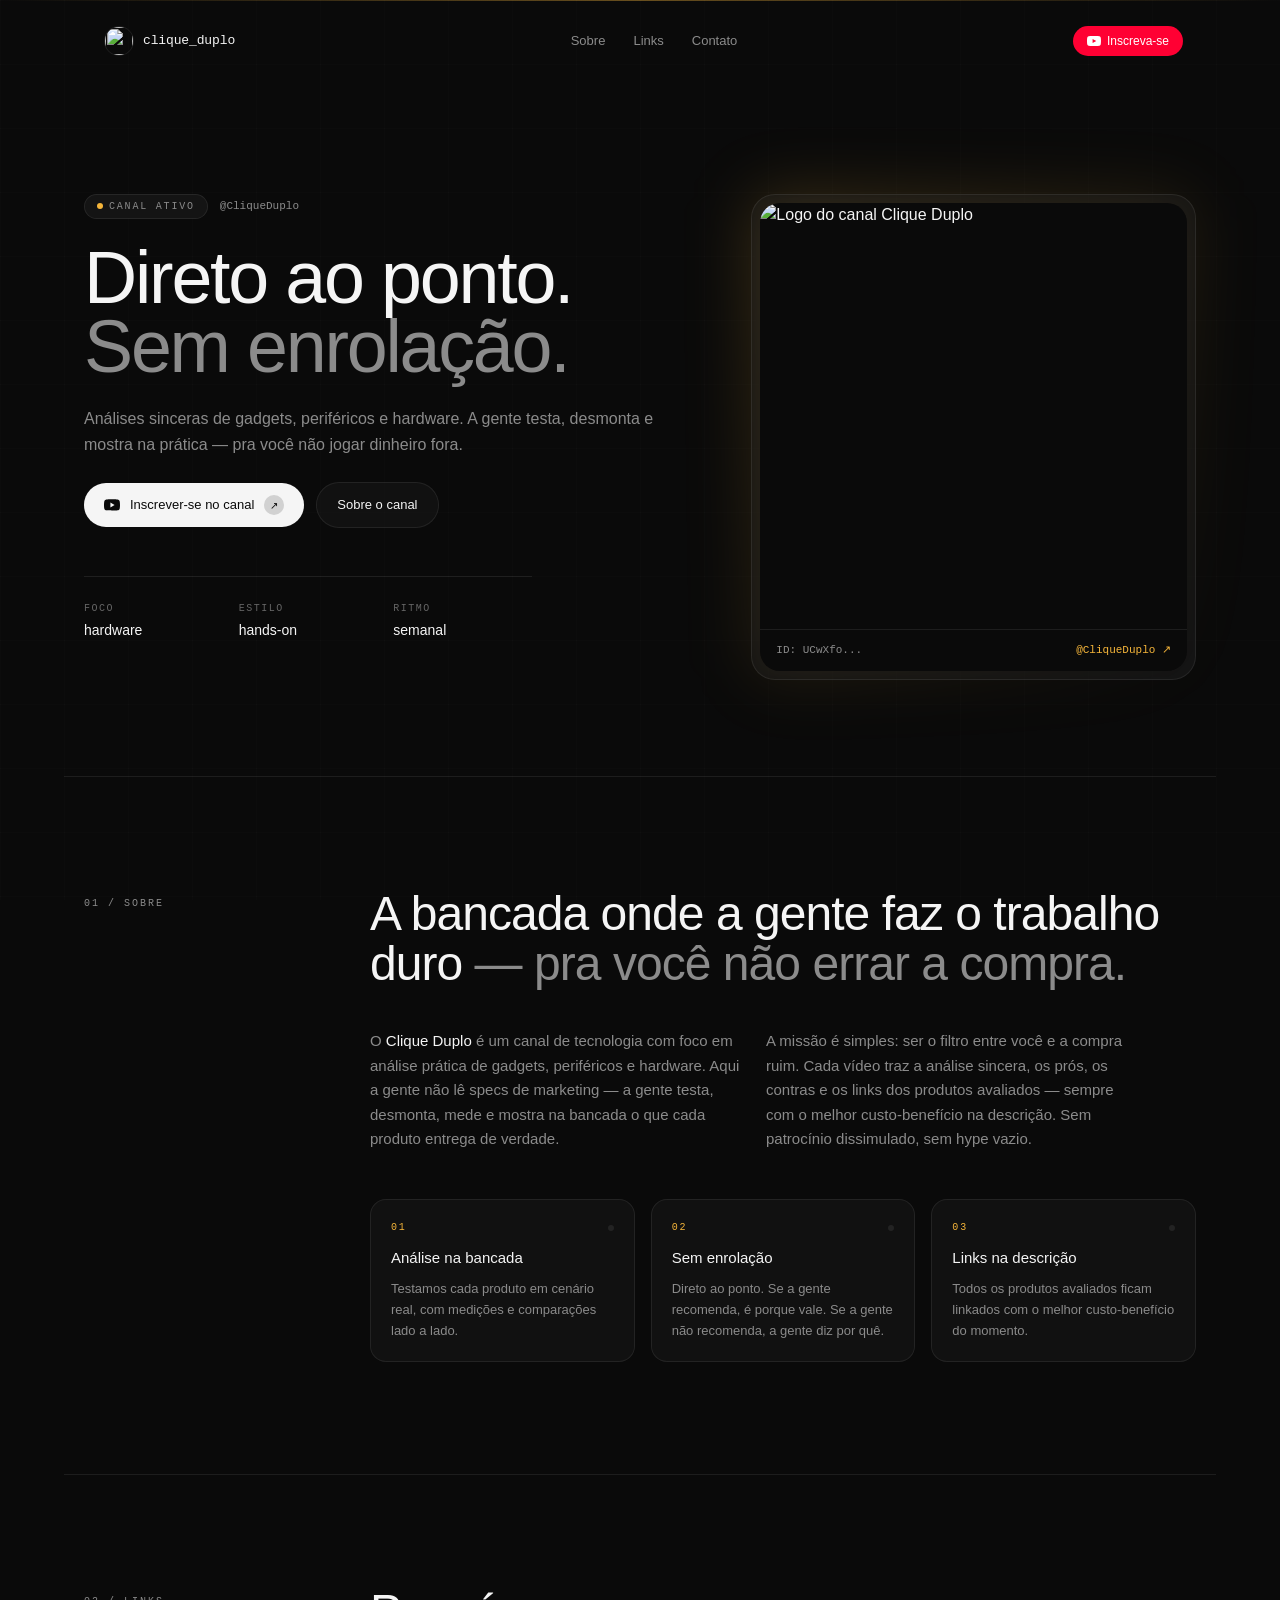
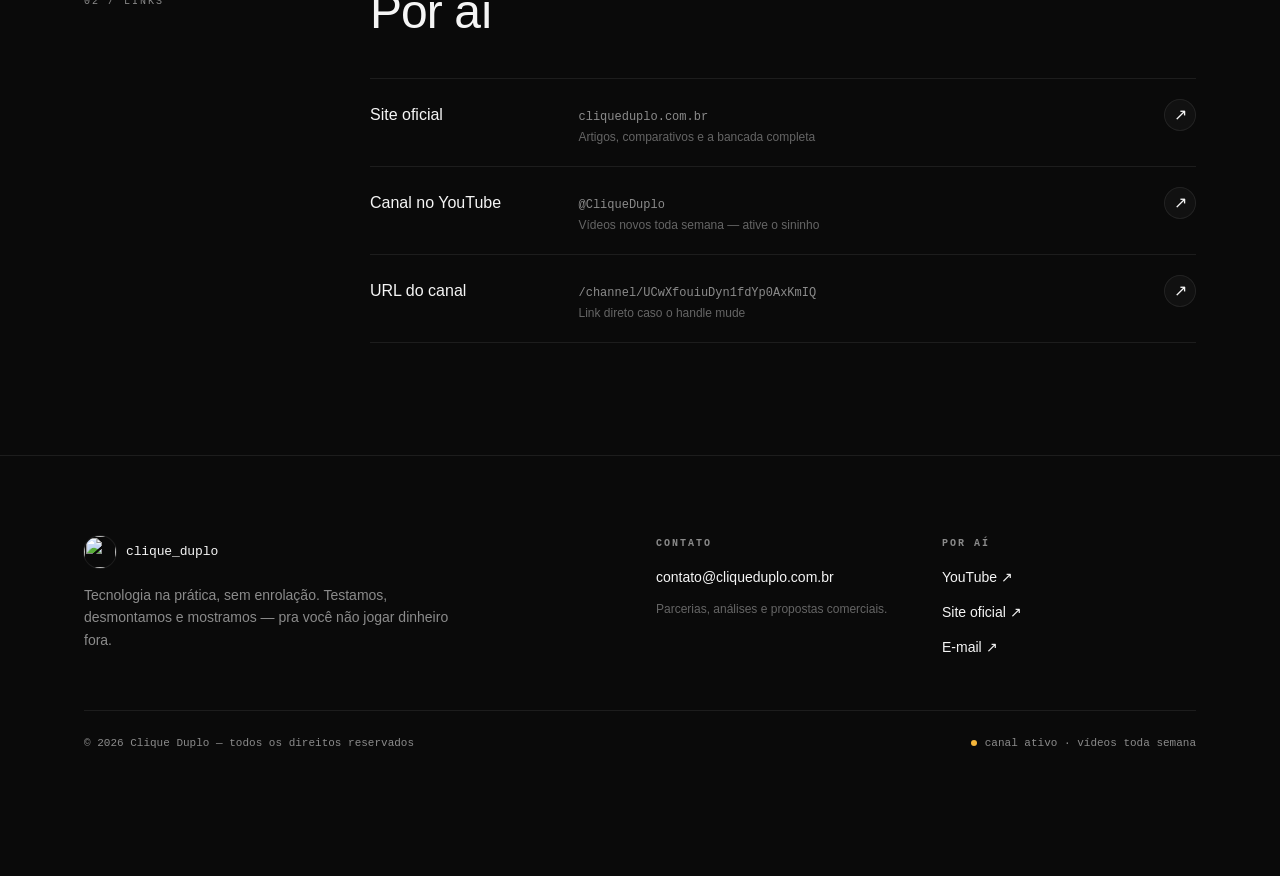
==== commit 0b6c8720: "limpa repo e adiciona site estático" ====
--- a/index.html
+++ b/index.html
@@ -1 +1,838 @@
-<!DOCTYPE html><!--afY5SjSiMBOQBTAwAafcP--><html lang="pt-BR" class="dark"><head><meta charSet="utf-8"/><meta name="viewport" content="width=device-width, initial-scale=1, viewport-fit=cover"/><link rel="preload" href="./_next/static/media/797e433ab948586e-s.p.29207c2f.woff2" as="font" crossorigin="" type="font/woff2"/><link rel="preload" href="./_next/static/media/caa3a2e1cccd8315-s.p.3b6cae6d.woff2" as="font" crossorigin="" type="font/woff2"/><link rel="preload" as="image" href="https://yt3.ggpht.com/tQoegF9VCvgrB6VuXq93PgqDkPkcpkQ4Chbrx8ul2OfPwCAOGUL0q-SrO4sP8mB4G-T7W7np-A=s600-c-k-c0x00ffffff-no-rj-rp-mo"/><link rel="stylesheet" href="./_next/static/chunks/34d933785a17edf3.css" data-precedence="next"/><link rel="stylesheet" href="./_next/static/chunks/fc4c152ccf930c5f.css" data-precedence="next"/><link rel="preload" as="script" fetchPriority="low" href="./_next/static/chunks/d1aa9aaa8ea83175.js"/><script src="./_next/static/chunks/806bdb8e4a6a9b95.js" async=""></script><script src="./_next/static/chunks/b6948fdccc0072c0.js" async=""></script><script src="./_next/static/chunks/771dedee3f5e1621.js" async=""></script><script src="./_next/static/chunks/turbopack-2e65075b8d36d70c.js" async=""></script><script src="./_next/static/chunks/ff1a16fafef87110.js" async=""></script><script src="./_next/static/chunks/d2be314c3ece3fbe.js" async=""></script><script src="./_next/static/chunks/e0d8850ff5d473f5.js" async=""></script><script src="./_next/static/chunks/d3c212a8c85eef30.js" async=""></script><meta name="next-size-adjust" content=""/><meta name="theme-color" content="#0a0a0a"/><title>Clique Duplo — Tecnologia na prática, sem enrolação</title><meta name="description" content="Canal de tecnologia com análises sinceras de gadgets, periféricos e hardware. Testamos, desmontamos e mostramos na prática tudo o que você precisa saber antes de comprar."/><meta name="author" content="Clique Duplo"/><meta name="keywords" content="Clique Duplo,tecnologia,análise de gadgets,periféricos,hardware,setup,reviews,YouTube"/><link rel="canonical" href="https://cliqueduplo.com.br"/><meta property="og:title" content="Clique Duplo — Tecnologia na prática, sem enrolação"/><meta property="og:description" content="Análises sinceras de gadgets, periféricos e hardware. Direto ao ponto, sem enrolação."/><meta property="og:url" content="https://cliqueduplo.com.br"/><meta property="og:site_name" content="Clique Duplo"/><meta property="og:image" content="https://yt3.ggpht.com/tQoegF9VCvgrB6VuXq93PgqDkPkcpkQ4Chbrx8ul2OfPwCAOGUL0q-SrO4sP8mB4G-T7W7np-A=s600-c-k-c0x00ffffff-no-rj-rp-mo"/><meta property="og:image:width" content="600"/><meta property="og:image:height" content="600"/><meta property="og:type" content="website"/><meta name="twitter:card" content="summary_large_image"/><meta name="twitter:title" content="Clique Duplo"/><meta name="twitter:description" content="Tecnologia na prática, sem enrolação."/><meta name="twitter:image" content="https://yt3.ggpht.com/tQoegF9VCvgrB6VuXq93PgqDkPkcpkQ4Chbrx8ul2OfPwCAOGUL0q-SrO4sP8mB4G-T7W7np-A=s600-c-k-c0x00ffffff-no-rj-rp-mo"/><meta name="twitter:image:width" content="600"/><meta name="twitter:image:height" content="600"/><link rel="icon" href="https://yt3.ggpht.com/tQoegF9VCvgrB6VuXq93PgqDkPkcpkQ4Chbrx8ul2OfPwCAOGUL0q-SrO4sP8mB4G-T7W7np-A=s600-c-k-c0x00ffffff-no-rj-rp-mo"/><script src="./_next/static/chunks/a6dad97d9634a72d.js" noModule=""></script></head><body class="geist_a71539c9-module__T19VSG__variable geist_mono_8d43a2aa-module__8Li5zG__variable antialiased bg-background text-foreground"><div hidden=""><!--$--><!--/$--></div><div class="relative min-h-[100dvh] flex flex-col bg-background text-foreground"><div aria-hidden="true" class="pointer-events-none fixed inset-0 grid-lines opacity-60"></div><div aria-hidden="true" class="pointer-events-none fixed inset-x-0 top-0 h-px bg-gradient-to-r from-transparent via-[oklch(0.83_0.16_75/0.4)] to-transparent"></div><header class="sticky top-0 z-40 w-full" style="padding-top:env(safe-area-inset-top)"><div class="mx-auto max-w-6xl px-3 sm:px-4 pt-3 sm:pt-4"><div class="flex items-center justify-between gap-4 rounded-full border px-3 py-2 transition-all duration-300 ease-[cubic-bezier(0.32,0.72,0,1)] border-transparent bg-transparent"><a class="flex items-center gap-2.5 pl-2" aria-label="Clique Duplo - início" href="/"><img src="https://yt3.ggpht.com/tQoegF9VCvgrB6VuXq93PgqDkPkcpkQ4Chbrx8ul2OfPwCAOGUL0q-SrO4sP8mB4G-T7W7np-A=s600-c-k-c0x00ffffff-no-rj-rp-mo" alt="" width="28" height="28" class="h-7 w-7 rounded-full object-cover ring-1 ring-border"/><span class="font-mono text-[12px] sm:text-[13px] tracking-tight font-medium">clique_duplo</span></a><nav class="hidden md:flex items-center gap-1"><a class="px-3 py-1.5 text-[13px] text-muted-foreground hover:text-foreground transition-colors duration-200" href="#sobre">Sobre</a><a class="px-3 py-1.5 text-[13px] text-muted-foreground hover:text-foreground transition-colors duration-200" href="#links">Links</a><a class="px-3 py-1.5 text-[13px] text-muted-foreground hover:text-foreground transition-colors duration-200" href="#contato">Contato</a></nav><div class="flex items-center gap-2"><a href="https://www.youtube.com/@CliqueDuplo?sub_confirmation=1" target="_blank" rel="noopener noreferrer" class="hidden sm:inline-flex items-center gap-1.5 rounded-full bg-[#ff0033] hover:bg-[#e6002a] px-3.5 py-1.5 text-[12px] font-medium text-white transition-colors duration-200"><svg viewBox="0 0 24 24" class="h-3.5 w-3.5" fill="currentColor" aria-hidden="true"><path d="M23.5 6.2c-.3-1.1-1-1.9-2.1-2.2C19.5 3.5 12 3.5 12 3.5s-7.5 0-9.4.5C1.5 4.3.8 5.1.5 6.2 0 8.1 0 12 0 12s0 3.9.5 5.8c.3 1.1 1 1.9 2.1 2.2 1.9.5 9.4.5 9.4.5s7.5 0 9.4-.5c1.1-.3 1.8-1.1 2.1-2.2.5-1.9.5-5.8.5-5.8s0-3.9-.5-5.8zM9.6 15.6V8.4l6.3 3.6-6.3 3.6z"></path></svg>Inscreva-se</a><button type="button" aria-label="Abrir menu" aria-expanded="false" class="md:hidden inline-flex h-10 w-10 items-center justify-center rounded-full border border-border bg-card/40 active:scale-95 transition-transform"><span class="relative block h-3 w-4"><span class="absolute left-0 top-0 h-[1.5px] w-4 bg-foreground transition-transform duration-300 ease-[cubic-bezier(0.32,0.72,0,1)] "></span><span class="absolute left-0 top-[5px] h-[1.5px] w-4 bg-foreground transition-opacity duration-200 opacity-100"></span><span class="absolute left-0 top-[10px] h-[1.5px] w-4 bg-foreground transition-transform duration-300 ease-[cubic-bezier(0.32,0.72,0,1)] "></span></span></button></div></div></div></header><main class="relative flex-1"><section class="relative mx-auto w-full max-w-6xl px-4 sm:px-5 pt-6 pb-12 sm:pt-20 sm:pb-16 md:pt-28 md:pb-24"><div class="grid grid-cols-1 md:grid-cols-12 gap-y-8 md:gap-x-8 md:items-start"><div class="order-1 md:order-2 md:col-span-5 transition-all duration-1000 ease-[cubic-bezier(0.32,0.72,0,1)] opacity-0 translate-y-6 blur-[6px]"><div class="relative mx-auto max-w-[280px] sm:max-w-none sm:mx-0"><div aria-hidden="true" class="absolute -inset-px rounded-3xl bg-gradient-to-br from-[var(--cursor)]/20 via-transparent to-transparent blur-2xl"></div><div class="relative rounded-2xl sm:rounded-3xl border border-border bg-card/60 p-1.5 sm:p-2 backdrop-blur-sm"><div class="rounded-[1rem] sm:rounded-[1.25rem] bg-background overflow-hidden"><div class="aspect-[4/3] sm:aspect-square relative"><img src="https://yt3.ggpht.com/tQoegF9VCvgrB6VuXq93PgqDkPkcpkQ4Chbrx8ul2OfPwCAOGUL0q-SrO4sP8mB4G-T7W7np-A=s600-c-k-c0x00ffffff-no-rj-rp-mo" alt="Logo do canal Clique Duplo" class="absolute inset-0 h-full w-full object-cover"/><div aria-hidden="true" class="absolute inset-0 ring-1 ring-inset ring-white/[0.04] rounded-[1rem] sm:rounded-[1.25rem]"></div></div><div class="flex items-center justify-between px-3 py-2.5 sm:px-4 sm:py-3 border-t border-border"><div class="font-mono text-[10px] sm:text-[11px] text-muted-foreground truncate">ID: UCwXfo...</div><a href="https://www.youtube.com/@CliqueDuplo" target="_blank" rel="noopener noreferrer" class="font-mono text-[10px] sm:text-[11px] text-[var(--cursor)] hover:underline whitespace-nowrap">@CliqueDuplo ↗</a></div></div></div></div></div><div class="order-2 md:order-1 md:col-span-7 transition-all duration-700 ease-[cubic-bezier(0.32,0.72,0,1)] opacity-0 translate-y-4 blur-[3px]"><div class="flex items-center gap-2 sm:gap-3 mb-5 sm:mb-6"><span class="inline-flex items-center gap-1.5 rounded-full border border-border bg-card/60 px-2.5 py-1 font-mono text-[9px] sm:text-[10px] uppercase tracking-[0.15em] sm:tracking-[0.18em] text-muted-foreground"><span class="h-1.5 w-1.5 rounded-full bg-[var(--cursor)] animate-pulse"></span>canal ativo</span><span class="font-mono text-[10px] sm:text-[11px] text-muted-foreground">@CliqueDuplo</span></div><h1 class="text-balance text-[clamp(2rem,9vw,4.6rem)] leading-[0.98] sm:leading-[0.95] tracking-[-0.03em] font-medium">Direto ao ponto.<br/><span class="text-muted-foreground">Sem enrolação.</span></h1><p class="mt-5 sm:mt-6 max-w-xl text-[14px] sm:text-[15px] md:text-base text-muted-foreground leading-relaxed">Análises sinceras de gadgets, periféricos e hardware. A gente testa, desmonta e mostra na prática — pra você não jogar dinheiro fora.</p><div class="mt-6 sm:mt-8 flex flex-col sm:flex-row sm:flex-wrap sm:items-center gap-2.5 sm:gap-3"><a href="https://www.youtube.com/@CliqueDuplo?sub_confirmation=1" target="_blank" rel="noopener noreferrer" class="group inline-flex items-center justify-center gap-2.5 rounded-full bg-foreground text-background px-5 py-3 sm:py-2.5 text-[13px] font-medium transition-all duration-300 ease-[cubic-bezier(0.32,0.72,0,1)] hover:gap-3.5 active:scale-[0.98] min-h-[44px]"><svg viewBox="0 0 24 24" class="h-4 w-4 shrink-0" fill="currentColor" aria-hidden="true"><path d="M23.5 6.2c-.3-1.1-1-1.9-2.1-2.2C19.5 3.5 12 3.5 12 3.5s-7.5 0-9.4.5C1.5 4.3.8 5.1.5 6.2 0 8.1 0 12 0 12s0 3.9.5 5.8c.3 1.1 1 1.9 2.1 2.2 1.9.5 9.4.5 9.4.5s7.5 0 9.4-.5c1.1-.3 1.8-1.1 2.1-2.2.5-1.9.5-5.8.5-5.8s0-3.9-.5-5.8zM9.6 15.6V8.4l6.3 3.6-6.3 3.6z"></path></svg><span class="flex-1 sm:flex-initial text-center">Inscrever-se no canal</span><span class="inline-flex h-5 w-5 items-center justify-center rounded-full bg-background/15 text-[10px] transition-transform duration-300 group-hover:translate-x-0.5 group-hover:-translate-y-0.5">↗</span></a><a href="#sobre" class="inline-flex items-center justify-center gap-2 rounded-full border border-border bg-card/40 px-5 py-3 sm:py-2.5 text-[13px] text-foreground transition-colors duration-200 hover:bg-card min-h-[44px]">Sobre o canal</a></div><dl class="mt-10 sm:mt-12 grid grid-cols-3 gap-2 sm:gap-4 max-w-md border-t border-border pt-5 sm:pt-6"><div class="min-w-0"><dt class="font-mono text-[9px] sm:text-[10px] uppercase tracking-[0.12em] sm:tracking-[0.15em] text-muted-foreground/70 truncate">foco</dt><dd class="mt-1 text-[13px] sm:text-[14px] font-medium truncate">hardware</dd></div><div class="min-w-0"><dt class="font-mono text-[9px] sm:text-[10px] uppercase tracking-[0.12em] sm:tracking-[0.15em] text-muted-foreground/70 truncate">estilo</dt><dd class="mt-1 text-[13px] sm:text-[14px] font-medium truncate">hands-on</dd></div><div class="min-w-0"><dt class="font-mono text-[9px] sm:text-[10px] uppercase tracking-[0.12em] sm:tracking-[0.15em] text-muted-foreground/70 truncate">ritmo</dt><dd class="mt-1 text-[13px] sm:text-[14px] font-medium truncate">semanal</dd></div></dl></div></div></section><section id="sobre" class="relative mx-auto w-full max-w-6xl px-4 sm:px-5 py-16 sm:py-20 md:py-28 border-t border-border"><div class="grid grid-cols-1 md:grid-cols-12 gap-y-6 md:gap-x-8"><div class="md:col-span-3"><span class="font-mono text-[10px] uppercase tracking-[0.2em] text-muted-foreground">01 / sobre</span></div><div class="md:col-span-9"><h2 class="text-balance text-[1.75rem] sm:text-3xl md:text-5xl tracking-[-0.02em] leading-[1.1] sm:leading-[1.05] font-medium mb-8 sm:mb-10">A bancada onde a gente faz o trabalho duro<!-- --> <span class="text-muted-foreground">— pra você não errar a compra.</span></h2><div class="grid grid-cols-1 md:grid-cols-2 gap-x-10 gap-y-5 sm:gap-y-6 text-[14px] sm:text-[15px] leading-relaxed text-muted-foreground max-w-4xl"><p>O <strong class="text-foreground font-medium">Clique Duplo</strong> é um canal de tecnologia com foco em análise prática de gadgets, periféricos e hardware. Aqui a gente não lê specs de marketing — a gente testa, desmonta, mede e mostra na bancada o que cada produto entrega de verdade.</p><p>A missão é simples: ser o filtro entre você e a compra ruim. Cada vídeo traz a análise sincera, os prós, os contras e os links dos produtos avaliados — sempre com o melhor custo-benefício na descrição. Sem patrrocínio dissimulado, sem hype vazio.</p></div><ul class="mt-10 sm:mt-12 grid grid-cols-1 sm:grid-cols-3 gap-3 sm:gap-4"><li class="group rounded-2xl border border-border bg-card/40 p-4 sm:p-5 transition-colors duration-300 hover:bg-card/80 hover:border-[var(--cursor)]/30"><div class="flex items-center justify-between mb-3"><span class="font-mono text-[10px] uppercase tracking-[0.18em] text-[var(--cursor)]">01</span><span class="h-1.5 w-1.5 rounded-full bg-border group-hover:bg-[var(--cursor)] transition-colors"></span></div><h3 class="text-[14px] sm:text-[15px] font-medium mb-2">Análise na bancada</h3><p class="text-[12.5px] sm:text-[13px] text-muted-foreground leading-relaxed">Testamos cada produto em cenário real, com medições e comparações lado a lado.</p></li><li class="group rounded-2xl border border-border bg-card/40 p-4 sm:p-5 transition-colors duration-300 hover:bg-card/80 hover:border-[var(--cursor)]/30"><div class="flex items-center justify-between mb-3"><span class="font-mono text-[10px] uppercase tracking-[0.18em] text-[var(--cursor)]">02</span><span class="h-1.5 w-1.5 rounded-full bg-border group-hover:bg-[var(--cursor)] transition-colors"></span></div><h3 class="text-[14px] sm:text-[15px] font-medium mb-2">Sem enrolação</h3><p class="text-[12.5px] sm:text-[13px] text-muted-foreground leading-relaxed">Direto ao ponto. Se a gente recomenda, é porque vale. Se a gente não recomenda, a gente diz por quê.</p></li><li class="group rounded-2xl border border-border bg-card/40 p-4 sm:p-5 transition-colors duration-300 hover:bg-card/80 hover:border-[var(--cursor)]/30"><div class="flex items-center justify-between mb-3"><span class="font-mono text-[10px] uppercase tracking-[0.18em] text-[var(--cursor)]">03</span><span class="h-1.5 w-1.5 rounded-full bg-border group-hover:bg-[var(--cursor)] transition-colors"></span></div><h3 class="text-[14px] sm:text-[15px] font-medium mb-2">Links na descrição</h3><p class="text-[12.5px] sm:text-[13px] text-muted-foreground leading-relaxed">Todos os produtos avaliados ficam linkados com o melhor custo-benefício do momento.</p></li></ul></div></div></section><section id="links" class="relative mx-auto w-full max-w-6xl px-4 sm:px-5 py-16 sm:py-20 md:py-28 border-t border-border"><div class="grid grid-cols-1 md:grid-cols-12 gap-y-6 md:gap-x-8"><div class="md:col-span-3"><span class="font-mono text-[10px] uppercase tracking-[0.2em] text-muted-foreground">02 / links</span></div><div class="md:col-span-9"><h2 class="text-[1.75rem] sm:text-3xl md:text-5xl tracking-[-0.02em] leading-[1.1] sm:leading-[1.05] font-medium mb-8 sm:mb-10">Por aí</h2><ul class="divide-y divide-border border-y border-border"><li><a href="https://www.cliqueduplo.com.br" target="_blank" rel="noopener noreferrer" class="group grid grid-cols-1 sm:grid-cols-12 items-baseline gap-2 py-4 sm:py-5 transition-colors active:opacity-70"><div class="sm:col-span-3"><div class="text-[15px] sm:text-base font-medium group-hover:text-[var(--cursor)] transition-colors">Site oficial</div></div><div class="sm:col-span-7"><div class="font-mono text-[11.5px] sm:text-[12px] text-muted-foreground break-all">cliqueduplo.com.br</div><div class="text-[12px] text-muted-foreground/70 mt-0.5">Artigos, comparativos e a bancada completa</div></div><div class="sm:col-span-2 sm:justify-self-end hidden sm:block"><span class="inline-flex h-8 w-8 items-center justify-center rounded-full border border-border bg-card/40 transition-all duration-300 group-hover:translate-x-0.5 group-hover:-translate-y-0.5 group-hover:border-[var(--cursor)]/40">↗</span></div></a></li><li><a href="https://www.youtube.com/@CliqueDuplo" target="_blank" rel="noopener noreferrer" class="group grid grid-cols-1 sm:grid-cols-12 items-baseline gap-2 py-4 sm:py-5 transition-colors active:opacity-70"><div class="sm:col-span-3"><div class="text-[15px] sm:text-base font-medium group-hover:text-[var(--cursor)] transition-colors">Canal no YouTube</div></div><div class="sm:col-span-7"><div class="font-mono text-[11.5px] sm:text-[12px] text-muted-foreground break-all">@CliqueDuplo</div><div class="text-[12px] text-muted-foreground/70 mt-0.5">Vídeos novos toda semana — ative o sininho</div></div><div class="sm:col-span-2 sm:justify-self-end hidden sm:block"><span class="inline-flex h-8 w-8 items-center justify-center rounded-full border border-border bg-card/40 transition-all duration-300 group-hover:translate-x-0.5 group-hover:-translate-y-0.5 group-hover:border-[var(--cursor)]/40">↗</span></div></a></li><li><a href="https://www.youtube.com/channel/UCwXfouiuDyn1fdYp0AxKmIQ" target="_blank" rel="noopener noreferrer" class="group grid grid-cols-1 sm:grid-cols-12 items-baseline gap-2 py-4 sm:py-5 transition-colors active:opacity-70"><div class="sm:col-span-3"><div class="text-[15px] sm:text-base font-medium group-hover:text-[var(--cursor)] transition-colors">URL do canal</div></div><div class="sm:col-span-7"><div class="font-mono text-[11.5px] sm:text-[12px] text-muted-foreground break-all">/channel/UCwXfouiuDyn1fdYp0AxKmIQ</div><div class="text-[12px] text-muted-foreground/70 mt-0.5">Link direto caso o handle mude</div></div><div class="sm:col-span-2 sm:justify-self-end hidden sm:block"><span class="inline-flex h-8 w-8 items-center justify-center rounded-full border border-border bg-card/40 transition-all duration-300 group-hover:translate-x-0.5 group-hover:-translate-y-0.5 group-hover:border-[var(--cursor)]/40">↗</span></div></a></li></ul></div></div></section></main><footer id="contato" class="relative mt-auto border-t border-border bg-background" style="padding-bottom:max(3rem, env(safe-area-inset-bottom))"><div class="mx-auto w-full max-w-6xl px-4 sm:px-5 py-12 sm:py-16 md:py-20"><div class="grid grid-cols-1 md:grid-cols-12 gap-y-8 sm:gap-y-10 md:gap-x-8"><div class="md:col-span-5"><div class="flex items-center gap-2.5 mb-4"><img src="https://yt3.ggpht.com/tQoegF9VCvgrB6VuXq93PgqDkPkcpkQ4Chbrx8ul2OfPwCAOGUL0q-SrO4sP8mB4G-T7W7np-A=s600-c-k-c0x00ffffff-no-rj-rp-mo" alt="" width="32" height="32" class="h-8 w-8 rounded-full object-cover ring-1 ring-border"/><span class="font-mono text-[13px] tracking-tight font-medium">clique_duplo</span></div><p class="text-[14px] text-muted-foreground max-w-sm leading-relaxed">Tecnologia na prática, sem enrolação. Testamos, desmontamos e mostramos — pra você não jogar dinheiro fora.</p></div><div class="md:col-span-3 md:col-start-7"><h4 class="font-mono text-[10px] uppercase tracking-[0.2em] text-muted-foreground mb-3">Contato</h4><a href="mailto:contato@cliqueduplo.com.br" class="block text-[14px] text-foreground hover:text-[var(--cursor)] transition-colors break-all active:opacity-70 py-1">contato@cliqueduplo.com.br</a><p class="mt-2 text-[12px] text-muted-foreground/70">Parcerias, análises e propostas comerciais.</p></div><div class="md:col-span-3"><h4 class="font-mono text-[10px] uppercase tracking-[0.2em] text-muted-foreground mb-3">Por aí</h4><ul class="space-y-1.5"><li><a href="https://www.youtube.com/@CliqueDuplo" target="_blank" rel="noopener noreferrer" class="inline-flex items-center text-[14px] text-foreground hover:text-[var(--cursor)] transition-colors py-1 active:opacity-70">YouTube ↗</a></li><li><a href="https://www.cliqueduplo.com.br" target="_blank" rel="noopener noreferrer" class="inline-flex items-center text-[14px] text-foreground hover:text-[var(--cursor)] transition-colors py-1 active:opacity-70">Site oficial ↗</a></li><li><a href="mailto:contato@cliqueduplo.com.br" class="inline-flex items-center text-[14px] text-foreground hover:text-[var(--cursor)] transition-colors py-1 active:opacity-70">E-mail ↗</a></li></ul></div></div><div class="mt-10 sm:mt-12 pt-5 sm:pt-6 border-t border-border flex flex-col sm:flex-row items-start sm:items-center justify-between gap-2 sm:gap-3 font-mono text-[10.5px] sm:text-[11px] text-muted-foreground"><span>© <!-- -->2026<!-- --> Clique Duplo — todos os direitos reservados</span><span class="flex items-center gap-2"><span class="h-1.5 w-1.5 rounded-full bg-[var(--cursor)] animate-pulse"></span>canal ativo · vídeos toda semana</span></div></div></footer></div><!--$--><!--/$--><div role="region" aria-label="Notifications (F8)" tabindex="-1" style="pointer-events:none"><ol tabindex="-1" class="fixed top-0 z-[100] flex max-h-screen w-full flex-col-reverse p-4 sm:bottom-0 sm:right-0 sm:top-auto sm:flex-col md:max-w-[420px]"></ol></div><script src="./_next/static/chunks/d1aa9aaa8ea83175.js" id="_R_" async=""></script><script>(self.__next_f=self.__next_f||[]).push([0])</script><script>self.__next_f.push([1,"1:\"$Sreact.fragment\"\n2:I[39756,[\"./_next/static/chunks/ff1a16fafef87110.js\",\"./_next/static/chunks/d2be314c3ece3fbe.js\"],\"default\"]\n3:I[37457,[\"./_next/static/chunks/ff1a16fafef87110.js\",\"./_next/static/chunks/d2be314c3ece3fbe.js\"],\"default\"]\n4:I[77855,[\"./_next/static/chunks/e0d8850ff5d473f5.js\"],\"Toaster\"]\n5:I[80322,[\"./_next/static/chunks/e0d8850ff5d473f5.js\",\"./_next/static/chunks/d3c212a8c85eef30.js\"],\"Header\"]\n6:I[87239,[\"./_next/static/chunks/e0d8850ff5d473f5.js\",\"./_next/static/chunks/d3c212a8c85eef30.js\"],\"Hero\"]\nd:I[68027,[\"./_next/static/chunks/ff1a16fafef87110.js\",\"./_next/static/chunks/d2be314c3ece3fbe.js\"],\"default\"]\n:HL[\"./_next/static/chunks/34d933785a17edf3.css\",\"style\"]\n:HL[\"./_next/static/chunks/fc4c152ccf930c5f.css\",\"style\"]\n:HL[\"./_next/static/media/797e433ab948586e-s.p.29207c2f.woff2\",\"font\",{\"crossOrigin\":\"\",\"type\":\"font/woff2\"}]\n:HL[\"./_next/static/media/caa3a2e1cccd8315-s.p.3b6cae6d.woff2\",\"font\",{\"crossOrigin\":\"\",\"type\":\"font/woff2\"}]\n"])</script><script>self.__next_f.push([1,"0:{\"P\":null,\"b\":\"afY5SjSiMBOQBTAwAafcP\",\"c\":[\"\",\"\"],\"q\":\"\",\"i\":false,\"f\":[[[\"\",{\"children\":[\"__PAGE__\",{}]},\"$undefined\",\"$undefined\",true],[[\"$\",\"$1\",\"c\",{\"children\":[[[\"$\",\"link\",\"0\",{\"rel\":\"stylesheet\",\"href\":\"./_next/static/chunks/34d933785a17edf3.css\",\"precedence\":\"next\",\"crossOrigin\":\"$undefined\",\"nonce\":\"$undefined\"}],[\"$\",\"link\",\"1\",{\"rel\":\"stylesheet\",\"href\":\"./_next/static/chunks/fc4c152ccf930c5f.css\",\"precedence\":\"next\",\"crossOrigin\":\"$undefined\",\"nonce\":\"$undefined\"}],[\"$\",\"script\",\"script-0\",{\"src\":\"./_next/static/chunks/e0d8850ff5d473f5.js\",\"async\":true,\"nonce\":\"$undefined\"}]],[\"$\",\"html\",null,{\"lang\":\"pt-BR\",\"suppressHydrationWarning\":true,\"className\":\"dark\",\"children\":[\"$\",\"body\",null,{\"className\":\"geist_a71539c9-module__T19VSG__variable geist_mono_8d43a2aa-module__8Li5zG__variable antialiased bg-background text-foreground\",\"children\":[[\"$\",\"$L2\",null,{\"parallelRouterKey\":\"children\",\"error\":\"$undefined\",\"errorStyles\":\"$undefined\",\"errorScripts\":\"$undefined\",\"template\":[\"$\",\"$L3\",null,{}],\"templateStyles\":\"$undefined\",\"templateScripts\":\"$undefined\",\"notFound\":[[[\"$\",\"title\",null,{\"children\":\"404: This page could not be found.\"}],[\"$\",\"div\",null,{\"style\":{\"fontFamily\":\"system-ui,\\\"Segoe UI\\\",Roboto,Helvetica,Arial,sans-serif,\\\"Apple Color Emoji\\\",\\\"Segoe UI Emoji\\\"\",\"height\":\"100vh\",\"textAlign\":\"center\",\"display\":\"flex\",\"flexDirection\":\"column\",\"alignItems\":\"center\",\"justifyContent\":\"center\"},\"children\":[\"$\",\"div\",null,{\"children\":[[\"$\",\"style\",null,{\"dangerouslySetInnerHTML\":{\"__html\":\"body{color:#000;background:#fff;margin:0}.next-error-h1{border-right:1px solid rgba(0,0,0,.3)}@media (prefers-color-scheme:dark){body{color:#fff;background:#000}.next-error-h1{border-right:1px solid rgba(255,255,255,.3)}}\"}}],[\"$\",\"h1\",null,{\"className\":\"next-error-h1\",\"style\":{\"display\":\"inline-block\",\"margin\":\"0 20px 0 0\",\"padding\":\"0 23px 0 0\",\"fontSize\":24,\"fontWeight\":500,\"verticalAlign\":\"top\",\"lineHeight\":\"49px\"},\"children\":404}],[\"$\",\"div\",null,{\"style\":{\"display\":\"inline-block\"},\"children\":[\"$\",\"h2\",null,{\"style\":{\"fontSize\":14,\"fontWeight\":400,\"lineHeight\":\"49px\",\"margin\":0},\"children\":\"This page could not be found.\"}]}]]}]}]],[]],\"forbidden\":\"$undefined\",\"unauthorized\":\"$undefined\"}],[\"$\",\"$L4\",null,{}]]}]}]]}],{\"children\":[[\"$\",\"$1\",\"c\",{\"children\":[[\"$\",\"div\",null,{\"className\":\"relative min-h-[100dvh] flex flex-col bg-background text-foreground\",\"children\":[[\"$\",\"div\",null,{\"aria-hidden\":true,\"className\":\"pointer-events-none fixed inset-0 grid-lines opacity-60\"}],[\"$\",\"div\",null,{\"aria-hidden\":true,\"className\":\"pointer-events-none fixed inset-x-0 top-0 h-px bg-gradient-to-r from-transparent via-[oklch(0.83_0.16_75/0.4)] to-transparent\"}],[\"$\",\"$L5\",null,{}],[\"$\",\"main\",null,{\"className\":\"relative flex-1\",\"children\":[[\"$\",\"$L6\",null,{}],[\"$\",\"section\",null,{\"id\":\"sobre\",\"className\":\"relative mx-auto w-full max-w-6xl px-4 sm:px-5 py-16 sm:py-20 md:py-28 border-t border-border\",\"children\":[\"$\",\"div\",null,{\"className\":\"grid grid-cols-1 md:grid-cols-12 gap-y-6 md:gap-x-8\",\"children\":[[\"$\",\"div\",null,{\"className\":\"md:col-span-3\",\"children\":[\"$\",\"span\",null,{\"className\":\"font-mono text-[10px] uppercase tracking-[0.2em] text-muted-foreground\",\"children\":\"01 / sobre\"}]}],[\"$\",\"div\",null,{\"className\":\"md:col-span-9\",\"children\":[[\"$\",\"h2\",null,{\"className\":\"text-balance text-[1.75rem] sm:text-3xl md:text-5xl tracking-[-0.02em] leading-[1.1] sm:leading-[1.05] font-medium mb-8 sm:mb-10\",\"children\":[\"A bancada onde a gente faz o trabalho duro\",\" \",[\"$\",\"span\",null,{\"className\":\"text-muted-foreground\",\"children\":\"— pra você não errar a compra.\"}]]}],[\"$\",\"div\",null,{\"className\":\"grid grid-cols-1 md:grid-cols-2 gap-x-10 gap-y-5 sm:gap-y-6 text-[14px] sm:text-[15px] leading-relaxed text-muted-foreground max-w-4xl\",\"children\":[[\"$\",\"p\",null,{\"children\":[\"O \",[\"$\",\"strong\",null,{\"className\":\"text-foreground font-medium\",\"children\":\"Clique Duplo\"}],\" é um canal de tecnologia com foco em análise prática de gadgets, periféricos e hardware. Aqui a gente não lê specs de marketing — a gente testa, desmonta, mede e mostra na bancada o que cada produto entrega de verdade.\"]}],[\"$\",\"p\",null,{\"children\":\"A missão é simples: ser o filtro entre você e a compra ruim. Cada vídeo traz a análise sincera, os prós, os contras e os links dos produtos avaliados — sempre com o melhor custo-benefício na descrição. Sem patrrocínio dissimulado, sem hype vazio.\"}]]}],\"$L7\"]}]]}]}],\"$L8\"]}],\"$L9\"]}],[\"$La\"],\"$Lb\"]}],{},null,false,false]},null,false,false],\"$Lc\",false]],\"m\":\"$undefined\",\"G\":[\"$d\",[]],\"S\":true}\n"])</script><script>self.__next_f.push([1,"f:I[97367,[\"./_next/static/chunks/ff1a16fafef87110.js\",\"./_next/static/chunks/d2be314c3ece3fbe.js\"],\"OutletBoundary\"]\n10:\"$Sreact.suspense\"\n12:I[97367,[\"./_next/static/chunks/ff1a16fafef87110.js\",\"./_next/static/chunks/d2be314c3ece3fbe.js\"],\"ViewportBoundary\"]\n14:I[97367,[\"./_next/static/chunks/ff1a16fafef87110.js\",\"./_next/static/chunks/d2be314c3ece3fbe.js\"],\"MetadataBoundary\"]\n:HL[\"https://yt3.ggpht.com/tQoegF9VCvgrB6VuXq93PgqDkPkcpkQ4Chbrx8ul2OfPwCAOGUL0q-SrO4sP8mB4G-T7W7np-A=s600-c-k-c0x00ffffff-no-rj-rp-mo\",\"image\"]\n"])</script><script>self.__next_f.push([1,"7:[\"$\",\"ul\",null,{\"className\":\"mt-10 sm:mt-12 grid grid-cols-1 sm:grid-cols-3 gap-3 sm:gap-4\",\"children\":[[\"$\",\"li\",null,{\"className\":\"group rounded-2xl border border-border bg-card/40 p-4 sm:p-5 transition-colors duration-300 hover:bg-card/80 hover:border-[var(--cursor)]/30\",\"children\":[[\"$\",\"div\",null,{\"className\":\"flex items-center justify-between mb-3\",\"children\":[[\"$\",\"span\",null,{\"className\":\"font-mono text-[10px] uppercase tracking-[0.18em] text-[var(--cursor)]\",\"children\":\"01\"}],[\"$\",\"span\",null,{\"className\":\"h-1.5 w-1.5 rounded-full bg-border group-hover:bg-[var(--cursor)] transition-colors\"}]]}],[\"$\",\"h3\",null,{\"className\":\"text-[14px] sm:text-[15px] font-medium mb-2\",\"children\":\"Análise na bancada\"}],[\"$\",\"p\",null,{\"className\":\"text-[12.5px] sm:text-[13px] text-muted-foreground leading-relaxed\",\"children\":\"Testamos cada produto em cenário real, com medições e comparações lado a lado.\"}]]}],[\"$\",\"li\",null,{\"className\":\"group rounded-2xl border border-border bg-card/40 p-4 sm:p-5 transition-colors duration-300 hover:bg-card/80 hover:border-[var(--cursor)]/30\",\"children\":[[\"$\",\"div\",null,{\"className\":\"flex items-center justify-between mb-3\",\"children\":[[\"$\",\"span\",null,{\"className\":\"font-mono text-[10px] uppercase tracking-[0.18em] text-[var(--cursor)]\",\"children\":\"02\"}],[\"$\",\"span\",null,{\"className\":\"h-1.5 w-1.5 rounded-full bg-border group-hover:bg-[var(--cursor)] transition-colors\"}]]}],[\"$\",\"h3\",null,{\"className\":\"text-[14px] sm:text-[15px] font-medium mb-2\",\"children\":\"Sem enrolação\"}],[\"$\",\"p\",null,{\"className\":\"text-[12.5px] sm:text-[13px] text-muted-foreground leading-relaxed\",\"children\":\"Direto ao ponto. Se a gente recomenda, é porque vale. Se a gente não recomenda, a gente diz por quê.\"}]]}],[\"$\",\"li\",null,{\"className\":\"group rounded-2xl border border-border bg-card/40 p-4 sm:p-5 transition-colors duration-300 hover:bg-card/80 hover:border-[var(--cursor)]/30\",\"children\":[[\"$\",\"div\",null,{\"className\":\"flex items-center justify-between mb-3\",\"children\":[[\"$\",\"span\",null,{\"className\":\"font-mono text-[10px] uppercase tracking-[0.18em] text-[var(--cursor)]\",\"children\":\"03\"}],[\"$\",\"span\",null,{\"className\":\"h-1.5 w-1.5 rounded-full bg-border group-hover:bg-[var(--cursor)] transition-colors\"}]]}],[\"$\",\"h3\",null,{\"className\":\"text-[14px] sm:text-[15px] font-medium mb-2\",\"children\":\"Links na descrição\"}],[\"$\",\"p\",null,{\"className\":\"text-[12.5px] sm:text-[13px] text-muted-foreground leading-relaxed\",\"children\":\"Todos os produtos avaliados ficam linkados com o melhor custo-benefício do momento.\"}]]}]]}]\n"])</script><script>self.__next_f.push([1,"8:[\"$\",\"section\",null,{\"id\":\"links\",\"className\":\"relative mx-auto w-full max-w-6xl px-4 sm:px-5 py-16 sm:py-20 md:py-28 border-t border-border\",\"children\":[\"$\",\"div\",null,{\"className\":\"grid grid-cols-1 md:grid-cols-12 gap-y-6 md:gap-x-8\",\"children\":[[\"$\",\"div\",null,{\"className\":\"md:col-span-3\",\"children\":[\"$\",\"span\",null,{\"className\":\"font-mono text-[10px] uppercase tracking-[0.2em] text-muted-foreground\",\"children\":\"02 / links\"}]}],[\"$\",\"div\",null,{\"className\":\"md:col-span-9\",\"children\":[[\"$\",\"h2\",null,{\"className\":\"text-[1.75rem] sm:text-3xl md:text-5xl tracking-[-0.02em] leading-[1.1] sm:leading-[1.05] font-medium mb-8 sm:mb-10\",\"children\":\"Por aí\"}],[\"$\",\"ul\",null,{\"className\":\"divide-y divide-border border-y border-border\",\"children\":[[\"$\",\"li\",null,{\"children\":[\"$\",\"a\",null,{\"href\":\"https://www.cliqueduplo.com.br\",\"target\":\"_blank\",\"rel\":\"noopener noreferrer\",\"className\":\"group grid grid-cols-1 sm:grid-cols-12 items-baseline gap-2 py-4 sm:py-5 transition-colors active:opacity-70\",\"children\":[[\"$\",\"div\",null,{\"className\":\"sm:col-span-3\",\"children\":[\"$\",\"div\",null,{\"className\":\"text-[15px] sm:text-base font-medium group-hover:text-[var(--cursor)] transition-colors\",\"children\":\"Site oficial\"}]}],[\"$\",\"div\",null,{\"className\":\"sm:col-span-7\",\"children\":[[\"$\",\"div\",null,{\"className\":\"font-mono text-[11.5px] sm:text-[12px] text-muted-foreground break-all\",\"children\":\"cliqueduplo.com.br\"}],[\"$\",\"div\",null,{\"className\":\"text-[12px] text-muted-foreground/70 mt-0.5\",\"children\":\"Artigos, comparativos e a bancada completa\"}]]}],[\"$\",\"div\",null,{\"className\":\"sm:col-span-2 sm:justify-self-end hidden sm:block\",\"children\":[\"$\",\"span\",null,{\"className\":\"inline-flex h-8 w-8 items-center justify-center rounded-full border border-border bg-card/40 transition-all duration-300 group-hover:translate-x-0.5 group-hover:-translate-y-0.5 group-hover:border-[var(--cursor)]/40\",\"children\":\"↗\"}]}]]}]}],[\"$\",\"li\",null,{\"children\":[\"$\",\"a\",null,{\"href\":\"https://www.youtube.com/@CliqueDuplo\",\"target\":\"_blank\",\"rel\":\"noopener noreferrer\",\"className\":\"group grid grid-cols-1 sm:grid-cols-12 items-baseline gap-2 py-4 sm:py-5 transition-colors active:opacity-70\",\"children\":[[\"$\",\"div\",null,{\"className\":\"sm:col-span-3\",\"children\":[\"$\",\"div\",null,{\"className\":\"text-[15px] sm:text-base font-medium group-hover:text-[var(--cursor)] transition-colors\",\"children\":\"Canal no YouTube\"}]}],[\"$\",\"div\",null,{\"className\":\"sm:col-span-7\",\"children\":[[\"$\",\"div\",null,{\"className\":\"font-mono text-[11.5px] sm:text-[12px] text-muted-foreground break-all\",\"children\":\"@CliqueDuplo\"}],[\"$\",\"div\",null,{\"className\":\"text-[12px] text-muted-foreground/70 mt-0.5\",\"children\":\"Vídeos novos toda semana — ative o sininho\"}]]}],[\"$\",\"div\",null,{\"className\":\"sm:col-span-2 sm:justify-self-end hidden sm:block\",\"children\":[\"$\",\"span\",null,{\"className\":\"inline-flex h-8 w-8 items-center justify-center rounded-full border border-border bg-card/40 transition-all duration-300 group-hover:translate-x-0.5 group-hover:-translate-y-0.5 group-hover:border-[var(--cursor)]/40\",\"children\":\"↗\"}]}]]}]}],[\"$\",\"li\",null,{\"children\":[\"$\",\"a\",null,{\"href\":\"https://www.youtube.com/channel/UCwXfouiuDyn1fdYp0AxKmIQ\",\"target\":\"_blank\",\"rel\":\"noopener noreferrer\",\"className\":\"group grid grid-cols-1 sm:grid-cols-12 items-baseline gap-2 py-4 sm:py-5 transition-colors active:opacity-70\",\"children\":[[\"$\",\"div\",null,{\"className\":\"sm:col-span-3\",\"children\":[\"$\",\"div\",null,{\"className\":\"text-[15px] sm:text-base font-medium group-hover:text-[var(--cursor)] transition-colors\",\"children\":\"URL do canal\"}]}],[\"$\",\"div\",null,{\"className\":\"sm:col-span-7\",\"children\":[[\"$\",\"div\",null,{\"className\":\"font-mono text-[11.5px] sm:text-[12px] text-muted-foreground break-all\",\"children\":\"/channel/UCwXfouiuDyn1fdYp0AxKmIQ\"}],[\"$\",\"div\",null,{\"className\":\"text-[12px] text-muted-foreground/70 mt-0.5\",\"children\":\"Link direto caso o handle mude\"}]]}],[\"$\",\"div\",null,{\"className\":\"sm:col-span-2 sm:justify-self-end hidden sm:block\",\"children\":\"$Le\"}]]}]}]]}]]}]]}]}]\n"])</script><script>self.__next_f.push([1,"9:[\"$\",\"footer\",null,{\"id\":\"contato\",\"className\":\"relative mt-auto border-t border-border bg-background\",\"style\":{\"paddingBottom\":\"max(3rem, env(safe-area-inset-bottom))\"},\"children\":[\"$\",\"div\",null,{\"className\":\"mx-auto w-full max-w-6xl px-4 sm:px-5 py-12 sm:py-16 md:py-20\",\"children\":[[\"$\",\"div\",null,{\"className\":\"grid grid-cols-1 md:grid-cols-12 gap-y-8 sm:gap-y-10 md:gap-x-8\",\"children\":[[\"$\",\"div\",null,{\"className\":\"md:col-span-5\",\"children\":[[\"$\",\"div\",null,{\"className\":\"flex items-center gap-2.5 mb-4\",\"children\":[[\"$\",\"img\",null,{\"src\":\"https://yt3.ggpht.com/tQoegF9VCvgrB6VuXq93PgqDkPkcpkQ4Chbrx8ul2OfPwCAOGUL0q-SrO4sP8mB4G-T7W7np-A=s600-c-k-c0x00ffffff-no-rj-rp-mo\",\"alt\":\"\",\"width\":32,\"height\":32,\"className\":\"h-8 w-8 rounded-full object-cover ring-1 ring-border\"}],[\"$\",\"span\",null,{\"className\":\"font-mono text-[13px] tracking-tight font-medium\",\"children\":\"clique_duplo\"}]]}],[\"$\",\"p\",null,{\"className\":\"text-[14px] text-muted-foreground max-w-sm leading-relaxed\",\"children\":\"Tecnologia na prática, sem enrolação. Testamos, desmontamos e mostramos — pra você não jogar dinheiro fora.\"}]]}],[\"$\",\"div\",null,{\"className\":\"md:col-span-3 md:col-start-7\",\"children\":[[\"$\",\"h4\",null,{\"className\":\"font-mono text-[10px] uppercase tracking-[0.2em] text-muted-foreground mb-3\",\"children\":\"Contato\"}],[\"$\",\"a\",null,{\"href\":\"mailto:contato@cliqueduplo.com.br\",\"className\":\"block text-[14px] text-foreground hover:text-[var(--cursor)] transition-colors break-all active:opacity-70 py-1\",\"children\":\"contato@cliqueduplo.com.br\"}],[\"$\",\"p\",null,{\"className\":\"mt-2 text-[12px] text-muted-foreground/70\",\"children\":\"Parcerias, análises e propostas comerciais.\"}]]}],[\"$\",\"div\",null,{\"className\":\"md:col-span-3\",\"children\":[[\"$\",\"h4\",null,{\"className\":\"font-mono text-[10px] uppercase tracking-[0.2em] text-muted-foreground mb-3\",\"children\":\"Por aí\"}],[\"$\",\"ul\",null,{\"className\":\"space-y-1.5\",\"children\":[[\"$\",\"li\",null,{\"children\":[\"$\",\"a\",null,{\"href\":\"https://www.youtube.com/@CliqueDuplo\",\"target\":\"_blank\",\"rel\":\"noopener noreferrer\",\"className\":\"inline-flex items-center text-[14px] text-foreground hover:text-[var(--cursor)] transition-colors py-1 active:opacity-70\",\"children\":\"YouTube ↗\"}]}],[\"$\",\"li\",null,{\"children\":[\"$\",\"a\",null,{\"href\":\"https://www.cliqueduplo.com.br\",\"target\":\"_blank\",\"rel\":\"noopener noreferrer\",\"className\":\"inline-flex items-center text-[14px] text-foreground hover:text-[var(--cursor)] transition-colors py-1 active:opacity-70\",\"children\":\"Site oficial ↗\"}]}],[\"$\",\"li\",null,{\"children\":[\"$\",\"a\",null,{\"href\":\"mailto:contato@cliqueduplo.com.br\",\"className\":\"inline-flex items-center text-[14px] text-foreground hover:text-[var(--cursor)] transition-colors py-1 active:opacity-70\",\"children\":\"E-mail ↗\"}]}]]}]]}]]}],[\"$\",\"div\",null,{\"className\":\"mt-10 sm:mt-12 pt-5 sm:pt-6 border-t border-border flex flex-col sm:flex-row items-start sm:items-center justify-between gap-2 sm:gap-3 font-mono text-[10.5px] sm:text-[11px] text-muted-foreground\",\"children\":[[\"$\",\"span\",null,{\"children\":[\"© \",2026,\" Clique Duplo — todos os direitos reservados\"]}],[\"$\",\"span\",null,{\"className\":\"flex items-center gap-2\",\"children\":[[\"$\",\"span\",null,{\"className\":\"h-1.5 w-1.5 rounded-full bg-[var(--cursor)] animate-pulse\"}],\"canal ativo · vídeos toda semana\"]}]]}]]}]}]\n"])</script><script>self.__next_f.push([1,"a:[\"$\",\"script\",\"script-0\",{\"src\":\"./_next/static/chunks/d3c212a8c85eef30.js\",\"async\":true,\"nonce\":\"$undefined\"}]\nb:[\"$\",\"$Lf\",null,{\"children\":[\"$\",\"$10\",null,{\"name\":\"Next.MetadataOutlet\",\"children\":\"$@11\"}]}]\nc:[\"$\",\"$1\",\"h\",{\"children\":[null,[\"$\",\"$L12\",null,{\"children\":\"$L13\"}],[\"$\",\"div\",null,{\"hidden\":true,\"children\":[\"$\",\"$L14\",null,{\"children\":[\"$\",\"$10\",null,{\"name\":\"Next.Metadata\",\"children\":\"$L15\"}]}]}],[\"$\",\"meta\",null,{\"name\":\"next-size-adjust\",\"content\":\"\"}]]}]\n"])</script><script>self.__next_f.push([1,"e:[\"$\",\"span\",null,{\"className\":\"inline-flex h-8 w-8 items-center justify-center rounded-full border border-border bg-card/40 transition-all duration-300 group-hover:translate-x-0.5 group-hover:-translate-y-0.5 group-hover:border-[var(--cursor)]/40\",\"children\":\"↗\"}]\n"])</script><script>self.__next_f.push([1,"13:[[\"$\",\"meta\",\"0\",{\"charSet\":\"utf-8\"}],[\"$\",\"meta\",\"1\",{\"name\":\"viewport\",\"content\":\"width=device-width, initial-scale=1, viewport-fit=cover\"}],[\"$\",\"meta\",\"2\",{\"name\":\"theme-color\",\"content\":\"#0a0a0a\"}]]\n"])</script><script>self.__next_f.push([1,"16:I[27201,[\"./_next/static/chunks/ff1a16fafef87110.js\",\"./_next/static/chunks/d2be314c3ece3fbe.js\"],\"IconMark\"]\n11:null\n"])</script><script>self.__next_f.push([1,"15:[[\"$\",\"title\",\"0\",{\"children\":\"Clique Duplo — Tecnologia na prática, sem enrolação\"}],[\"$\",\"meta\",\"1\",{\"name\":\"description\",\"content\":\"Canal de tecnologia com análises sinceras de gadgets, periféricos e hardware. Testamos, desmontamos e mostramos na prática tudo o que você precisa saber antes de comprar.\"}],[\"$\",\"meta\",\"2\",{\"name\":\"author\",\"content\":\"Clique Duplo\"}],[\"$\",\"meta\",\"3\",{\"name\":\"keywords\",\"content\":\"Clique Duplo,tecnologia,análise de gadgets,periféricos,hardware,setup,reviews,YouTube\"}],[\"$\",\"link\",\"4\",{\"rel\":\"canonical\",\"href\":\"https://cliqueduplo.com.br\"}],[\"$\",\"meta\",\"5\",{\"property\":\"og:title\",\"content\":\"Clique Duplo — Tecnologia na prática, sem enrolação\"}],[\"$\",\"meta\",\"6\",{\"property\":\"og:description\",\"content\":\"Análises sinceras de gadgets, periféricos e hardware. Direto ao ponto, sem enrolação.\"}],[\"$\",\"meta\",\"7\",{\"property\":\"og:url\",\"content\":\"https://cliqueduplo.com.br\"}],[\"$\",\"meta\",\"8\",{\"property\":\"og:site_name\",\"content\":\"Clique Duplo\"}],[\"$\",\"meta\",\"9\",{\"property\":\"og:image\",\"content\":\"https://yt3.ggpht.com/tQoegF9VCvgrB6VuXq93PgqDkPkcpkQ4Chbrx8ul2OfPwCAOGUL0q-SrO4sP8mB4G-T7W7np-A=s600-c-k-c0x00ffffff-no-rj-rp-mo\"}],[\"$\",\"meta\",\"10\",{\"property\":\"og:image:width\",\"content\":\"600\"}],[\"$\",\"meta\",\"11\",{\"property\":\"og:image:height\",\"content\":\"600\"}],[\"$\",\"meta\",\"12\",{\"property\":\"og:type\",\"content\":\"website\"}],[\"$\",\"meta\",\"13\",{\"name\":\"twitter:card\",\"content\":\"summary_large_image\"}],[\"$\",\"meta\",\"14\",{\"name\":\"twitter:title\",\"content\":\"Clique Duplo\"}],[\"$\",\"meta\",\"15\",{\"name\":\"twitter:description\",\"content\":\"Tecnologia na prática, sem enrolação.\"}],[\"$\",\"meta\",\"16\",{\"name\":\"twitter:image\",\"content\":\"https://yt3.ggpht.com/tQoegF9VCvgrB6VuXq93PgqDkPkcpkQ4Chbrx8ul2OfPwCAOGUL0q-SrO4sP8mB4G-T7W7np-A=s600-c-k-c0x00ffffff-no-rj-rp-mo\"}],[\"$\",\"meta\",\"17\",{\"name\":\"twitter:image:width\",\"content\":\"600\"}],[\"$\",\"meta\",\"18\",{\"name\":\"twitter:image:height\",\"content\":\"600\"}],[\"$\",\"link\",\"19\",{\"rel\":\"icon\",\"href\":\"https://yt3.ggpht.com/tQoegF9VCvgrB6VuXq93PgqDkPkcpkQ4Chbrx8ul2OfPwCAOGUL0q-SrO4sP8mB4G-T7W7np-A=s600-c-k-c0x00ffffff-no-rj-rp-mo\"}],[\"$\",\"$L16\",\"20\",{}]]\n"])</script></body></html>+<!DOCTYPE html>
+<html lang="pt-BR">
+<head>
+<meta charset="UTF-8" />
+<meta name="viewport" content="width=device-width, initial-scale=1, viewport-fit=cover" />
+<meta name="theme-color" content="#0a0a0a" />
+<title>Clique Duplo — Tecnologia na prática, sem enrolação</title>
+<meta name="description" content="Análises sinceras de gadgets, periféricos e hardware. Direto ao ponto, sem enrolação." />
+<meta name="keywords" content="Clique Duplo, tecnologia, análise de gadgets, periféricos, hardware, setup, reviews, YouTube" />
+<meta name="author" content="Clique Duplo" />
+<meta property="og:title" content="Clique Duplo — Tecnologia na prática, sem enrolação" />
+<meta property="og:description" content="Análises sinceras de gadgets, periféricos e hardware. Direto ao ponto, sem enrolação." />
+<meta property="og:url" content="https://cliqueduplo.com.br/" />
+<meta property="og:site_name" content="Clique Duplo" />
+<meta property="og:type" content="website" />
+<meta property="og:image" content="https://yt3.ggpht.com/tQoegF9VCvgrB6VuXq93PgqDkPkcpkQ4Chbrx8ul2OfPwCAOGUL0q-SrO4sP8mB4G-T7W7np-A=s600-c-k-c0x00ffffff-no-rj-rp-mo" />
+<meta name="twitter:card" content="summary_large_image" />
+<meta name="twitter:title" content="Clique Duplo" />
+<meta name="twitter:description" content="Tecnologia na prática, sem enrolação." />
+<link rel="icon" href="https://yt3.ggpht.com/tQoegF9VCvgrB6VuXq93PgqDkPkcpkQ4Chbrx8ul2OfPwCAOGUL0q-SrO4sP8mB4G-T7W7np-A=s600-c-k-c0x00ffffff-no-rj-rp-mo" />
+<link rel="canonical" href="https://cliqueduplo.com.br/" />
+<style>
+  /* ============================================================
+     RESET + BASE
+     ============================================================ */
+  *, *::before, *::after { box-sizing: border-box; margin: 0; padding: 0; }
+  html { -webkit-text-size-adjust: 100%; scroll-behavior: smooth; }
+  @media (prefers-reduced-motion: reduce) {
+    html { scroll-behavior: auto; }
+    * { animation-duration: 0.01ms !important; transition-duration: 0.01ms !important; }
+  }
+  body {
+    font-family: -apple-system, BlinkMacSystemFont, "Segoe UI", Roboto, "Helvetica Neue", Arial, sans-serif;
+    font-feature-settings: "ss01", "cv11";
+    background: #0a0a0a;
+    color: #f5f5f5;
+    line-height: 1.5;
+    min-height: 100vh;
+    min-height: 100dvh;
+    -webkit-font-smoothing: antialiased;
+    -moz-osx-font-smoothing: grayscale;
+    overflow-x: hidden;
+  }
+  ::selection { background: rgba(245, 181, 58, 0.25); color: #f5f5f5; }
+
+  .mono {
+    font-family: ui-monospace, "SF Mono", SFMono-Regular, Menlo, Monaco, Consolas, "Liberation Mono", "Courier New", monospace;
+  }
+
+  a { color: inherit; text-decoration: none; }
+  img { display: block; max-width: 100%; }
+  button { font: inherit; cursor: pointer; border: none; background: none; color: inherit; }
+
+  /* ============================================================
+     LAYOUT HELPERS
+     ============================================================ */
+  .container { max-width: 1152px; margin: 0 auto; width: 100%; }
+  .px-mobile { padding-left: 16px; padding-right: 16px; }
+  @media (min-width: 640px) { .px-mobile { padding-left: 20px; padding-right: 20px; } }
+
+  .grid-bg {
+    position: fixed; inset: 0; pointer-events: none; z-index: 0;
+    background-image:
+      linear-gradient(to right, rgba(255,255,255,0.025) 1px, transparent 1px),
+      linear-gradient(to bottom, rgba(255,255,255,0.025) 1px, transparent 1px);
+    background-size: 64px 64px;
+    opacity: 0.6;
+  }
+  .top-line {
+    position: fixed; top: 0; left: 0; right: 0; height: 1px; z-index: 1;
+    background: linear-gradient(to right, transparent, rgba(245,181,58,0.4), transparent);
+    pointer-events: none;
+  }
+
+  .wrapper {
+    position: relative; min-height: 100vh; min-height: 100dvh;
+    display: flex; flex-direction: column; z-index: 2;
+  }
+
+  main { flex: 1; }
+
+  .cursor-color { color: #f5b53a; }
+  .cursor-bg { background: #f5b53a; }
+
+  /* ============================================================
+     HEADER
+     ============================================================ */
+  header.site-header {
+    position: sticky; top: 0; z-index: 40; width: 100%;
+    padding-top: env(safe-area-inset-top, 0);
+  }
+  .header-inner {
+    max-width: 1152px; margin: 0 auto;
+    padding: 12px 16px;
+  }
+  @media (min-width: 640px) { .header-inner { padding: 16px 20px; } }
+
+  .header-pill {
+    display: flex; align-items: center; justify-content: space-between; gap: 16px;
+    border-radius: 9999px;
+    border: 1px solid transparent;
+    background: transparent;
+    padding: 8px 12px;
+    transition: all 300ms cubic-bezier(0.32, 0.72, 0, 1);
+  }
+  .header-pill.scrolled {
+    border-color: rgba(255,255,255,0.08);
+    background: rgba(28,28,28,0.8);
+    backdrop-filter: blur(12px);
+    -webkit-backdrop-filter: blur(12px);
+    box-shadow: 0 8px 24px -12px rgba(0,0,0,0.6);
+  }
+
+  .brand { display: flex; align-items: center; gap: 10px; padding-left: 8px; }
+  .brand img {
+    width: 28px; height: 28px; border-radius: 9999px; object-fit: cover;
+    box-shadow: 0 0 0 1px rgba(255,255,255,0.08);
+  }
+  .brand-name { font-family: ui-monospace, "SF Mono", Menlo, Monaco, Consolas, monospace; font-size: 12px; letter-spacing: -0.01em; font-weight: 500; }
+  @media (min-width: 640px) { .brand-name { font-size: 13px; } }
+
+  nav.desktop-nav { display: none; align-items: center; gap: 4px; }
+  @media (min-width: 768px) { nav.desktop-nav { display: flex; } }
+  nav.desktop-nav a {
+    padding: 6px 12px; font-size: 13px; color: #8b8b8b;
+    transition: color 200ms;
+  }
+  nav.desktop-nav a:hover { color: #f5f5f5; }
+
+  .header-actions { display: flex; align-items: center; gap: 8px; }
+  .btn-subscribe {
+    display: none; align-items: center; gap: 6px;
+    background: #ff0033; color: #fff;
+    padding: 6px 14px; border-radius: 9999px;
+    font-size: 12px; font-weight: 500;
+    transition: background-color 200ms;
+  }
+  .btn-subscribe:hover { background: #e6002a; }
+  .btn-subscribe svg { width: 14px; height: 14px; flex-shrink: 0; }
+  @media (min-width: 640px) { .btn-subscribe { display: inline-flex; } }
+
+  .hamburger {
+    display: inline-flex; align-items: center; justify-content: center;
+    width: 40px; height: 40px; border-radius: 9999px;
+    border: 1px solid rgba(255,255,255,0.08);
+    background: rgba(28,28,28,0.4);
+    transition: transform 200ms;
+  }
+  .hamburger:active { transform: scale(0.95); }
+  @media (min-width: 768px) { .hamburger { display: none; } }
+  .hamburger .bars { position: relative; display: block; width: 16px; height: 12px; }
+  .hamburger .bars span {
+    position: absolute; left: 0; width: 16px; height: 1.5px;
+    background: #f5f5f5; transition: all 300ms cubic-bezier(0.32, 0.72, 0, 1);
+  }
+  .hamburger .bars span:nth-child(1) { top: 0; }
+  .hamburger .bars span:nth-child(2) { top: 5px; transition: opacity 200ms; }
+  .hamburger .bars span:nth-child(3) { top: 10px; }
+  body.menu-open .hamburger .bars span:nth-child(1) { transform: translateY(5px) rotate(45deg); }
+  body.menu-open .hamburger .bars span:nth-child(2) { opacity: 0; }
+  body.menu-open .hamburger .bars span:nth-child(3) { transform: translateY(-5px) rotate(-45deg); }
+
+  /* Mobile menu overlay */
+  .mobile-menu {
+    position: fixed; inset: 0; top: 0; z-index: 30;
+    background: rgba(10,10,10,0.95);
+    backdrop-filter: blur(20px);
+    -webkit-backdrop-filter: blur(20px);
+    display: none;
+  }
+  body.menu-open .mobile-menu { display: block; }
+  .mobile-menu-inner {
+    display: flex; flex-direction: column; justify-content: center;
+    height: 100%; padding: 80px 24px 24px;
+  }
+  @media (min-width: 640px) { .mobile-menu-inner { padding: 80px 32px 32px; } }
+  .mobile-menu nav { display: flex; flex-direction: column; gap: 4px; }
+  .mobile-menu nav a {
+    font-size: 28px; font-weight: 500; letter-spacing: -0.01em;
+    padding: 12px 0; border-bottom: 1px solid rgba(255,255,255,0.05);
+    display: flex; align-items: baseline; gap: 12px;
+    opacity: 0; transform: translateY(12px);
+    transition: opacity 500ms cubic-bezier(0.32, 0.72, 0, 1), transform 500ms cubic-bezier(0.32, 0.72, 0, 1);
+  }
+  @media (min-width: 640px) { .mobile-menu nav a { font-size: 30px; padding: 8px 0; } }
+  body.menu-open .mobile-menu nav a { opacity: 1; transform: translateY(0); }
+  body.menu-open .mobile-menu nav a:nth-child(1) { transition-delay: 100ms; }
+  body.menu-open .mobile-menu nav a:nth-child(2) { transition-delay: 160ms; }
+  body.menu-open .mobile-menu nav a:nth-child(3) { transition-delay: 220ms; }
+  .mobile-menu nav a .num {
+    font-family: ui-monospace, "SF Mono", Menlo, monospace;
+    font-size: 12px; color: #f5b53a;
+  }
+  .mobile-menu .btn-subscribe-mobile {
+    display: inline-flex; align-items: center; justify-content: center; gap: 8px;
+    background: #ff0033; color: #fff;
+    padding: 12px 20px; border-radius: 9999px;
+    font-size: 14px; font-weight: 500; margin-top: 40px;
+    opacity: 0; transform: translateY(12px);
+    transition: opacity 500ms cubic-bezier(0.32, 0.72, 0, 1) 280ms, transform 500ms cubic-bezier(0.32, 0.72, 0, 1) 280ms;
+  }
+  body.menu-open .mobile-menu .btn-subscribe-mobile { opacity: 1; transform: translateY(0); }
+
+  /* ============================================================
+     HERO
+     ============================================================ */
+  .hero {
+    max-width: 1152px; margin: 0 auto;
+    padding: 24px 16px 48px;
+  }
+  @media (min-width: 640px) { .hero { padding: 80px 20px 64px; } }
+  @media (min-width: 768px) { .hero { padding: 112px 20px 96px; } }
+
+  .hero-grid { display: grid; grid-template-columns: 1fr; gap: 32px; }
+  @media (min-width: 768px) {
+    .hero-grid { grid-template-columns: repeat(12, 1fr); gap: 32px; align-items: start; }
+  }
+
+  .hero-logo-wrap { order: 1; }
+  @media (min-width: 768px) { .hero-logo-wrap { order: 2; grid-column: span 5; } }
+  .hero-text { order: 2; }
+  @media (min-width: 768px) { .hero-text { order: 1; grid-column: span 7; } }
+
+  .hero-logo-card {
+    position: relative; max-width: 280px; margin: 0 auto;
+  }
+  @media (min-width: 640px) { .hero-logo-card { max-width: none; } }
+  .hero-logo-glow {
+    position: absolute; inset: -1px; border-radius: 24px;
+    background: linear-gradient(to bottom right, rgba(245,181,58,0.2), transparent);
+    filter: blur(32px);
+  }
+  @media (min-width: 640px) { .hero-logo-glow { border-radius: 24px; } }
+  .hero-logo-shell {
+    position: relative; border-radius: 16px;
+    border: 1px solid rgba(255,255,255,0.08);
+    background: rgba(28,28,28,0.6);
+    padding: 6px;
+    backdrop-filter: blur(4px);
+    -webkit-backdrop-filter: blur(4px);
+  }
+  @media (min-width: 640px) { .hero-logo-shell { border-radius: 24px; padding: 8px; } }
+  .hero-logo-core {
+    border-radius: 16px; background: #0a0a0a; overflow: hidden;
+  }
+  @media (min-width: 640px) { .hero-logo-core { border-radius: 20px; } }
+  .hero-logo-img-wrap { position: relative; aspect-ratio: 4/3; }
+  @media (min-width: 640px) { .hero-logo-img-wrap { aspect-ratio: 1/1; } }
+  .hero-logo-img-wrap img { position: absolute; inset: 0; width: 100%; height: 100%; object-fit: cover; }
+  .hero-logo-meta {
+    display: flex; align-items: center; justify-content: space-between;
+    padding: 10px 12px; border-top: 1px solid rgba(255,255,255,0.08);
+    font-family: ui-monospace, "SF Mono", Menlo, monospace;
+    font-size: 10px; color: #8b8b8b;
+  }
+  @media (min-width: 640px) { .hero-logo-meta { padding: 12px 16px; font-size: 11px; } }
+  .hero-logo-meta a { color: #f5b53a; white-space: nowrap; }
+  .hero-logo-meta a:hover { text-decoration: underline; }
+
+  .hero-badge-row { display: flex; align-items: center; gap: 8px; margin-bottom: 20px; }
+  @media (min-width: 640px) { .hero-badge-row { gap: 12px; margin-bottom: 24px; } }
+  .hero-badge {
+    display: inline-flex; align-items: center; gap: 6px;
+    border: 1px solid rgba(255,255,255,0.08); background: rgba(28,28,28,0.6);
+    padding: 4px 10px; border-radius: 9999px;
+    font-family: ui-monospace, "SF Mono", Menlo, monospace;
+    font-size: 9px; text-transform: uppercase; letter-spacing: 0.15em; color: #8b8b8b;
+  }
+  @media (min-width: 640px) { .hero-badge { font-size: 10px; padding: 4px 12px; letter-spacing: 0.18em; } }
+  .hero-badge .dot {
+    width: 6px; height: 6px; border-radius: 9999px; background: #f5b53a;
+    animation: pulse 2s infinite;
+  }
+  @keyframes pulse { 0%, 100% { opacity: 1; } 50% { opacity: 0.4; } }
+  .hero-handle {
+    font-family: ui-monospace, "SF Mono", Menlo, monospace;
+    font-size: 10px; color: #8b8b8b;
+  }
+  @media (min-width: 640px) { .hero-handle { font-size: 11px; } }
+
+  .hero-title {
+    font-size: clamp(2rem, 9vw, 4.6rem); line-height: 0.98;
+    letter-spacing: -0.03em; font-weight: 500; text-wrap: balance;
+  }
+  @media (min-width: 640px) { .hero-title { line-height: 0.95; } }
+  .hero-title .muted { color: #8b8b8b; }
+
+  .hero-desc {
+    margin-top: 20px; max-width: 36rem; font-size: 14px; line-height: 1.625;
+    color: #8b8b8b;
+  }
+  @media (min-width: 640px) { .hero-desc { margin-top: 24px; font-size: 15px; } }
+  @media (min-width: 768px) { .hero-desc { font-size: 16px; } }
+
+  .hero-ctas { margin-top: 24px; display: flex; flex-direction: column; gap: 10px; }
+  @media (min-width: 640px) { .hero-ctas { flex-direction: row; flex-wrap: wrap; align-items: center; gap: 12px; } }
+
+  .btn-primary {
+    display: inline-flex; align-items: center; justify-content: center; gap: 10px;
+    background: #f5f5f5; color: #0a0a0a;
+    padding: 12px 20px; border-radius: 9999px;
+    font-size: 13px; font-weight: 500; min-height: 44px;
+    transition: all 300ms cubic-bezier(0.32, 0.72, 0, 1);
+  }
+  .btn-primary:hover { gap: 14px; }
+  .btn-primary:active { transform: scale(0.98); }
+  .btn-primary svg { width: 16px; height: 16px; flex-shrink: 0; }
+  .btn-primary .arrow-circle {
+    display: inline-flex; align-items: center; justify-content: center;
+    width: 20px; height: 20px; border-radius: 9999px;
+    background: rgba(10,10,10,0.15); font-size: 10px;
+    transition: transform 300ms cubic-bezier(0.32, 0.72, 0, 1);
+  }
+  .btn-primary:hover .arrow-circle { transform: translate(2px, -1px); }
+
+  .btn-secondary {
+    display: inline-flex; align-items: center; justify-content: center; gap: 8px;
+    border: 1px solid rgba(255,255,255,0.08); background: rgba(28,28,28,0.4);
+    color: #f5f5f5;
+    padding: 12px 20px; border-radius: 9999px;
+    font-size: 13px; min-height: 44px;
+    transition: background-color 200ms;
+  }
+  .btn-secondary:hover { background: #1c1c1c; }
+
+  .hero-stats {
+    margin-top: 40px; display: grid; grid-template-columns: repeat(3, 1fr); gap: 8px;
+    max-width: 28rem; border-top: 1px solid rgba(255,255,255,0.08); padding-top: 20px;
+  }
+  @media (min-width: 640px) { .hero-stats { margin-top: 48px; gap: 16px; padding-top: 24px; } }
+  .hero-stat dt {
+    font-family: ui-monospace, "SF Mono", Menlo, monospace;
+    font-size: 9px; text-transform: uppercase; letter-spacing: 0.12em;
+    color: rgba(139,139,139,0.7); overflow: hidden; text-overflow: ellipsis; white-space: nowrap;
+  }
+  @media (min-width: 640px) { .hero-stat dt { font-size: 10px; letter-spacing: 0.15em; } }
+  .hero-stat dd { margin-top: 4px; font-size: 13px; font-weight: 500; overflow: hidden; text-overflow: ellipsis; white-space: nowrap; }
+  @media (min-width: 640px) { .hero-stat dd { font-size: 14px; } }
+
+  /* ============================================================
+     SECTION COMMON
+     ============================================================ */
+  section.section {
+    max-width: 1152px; margin: 0 auto;
+    padding: 64px 16px; border-top: 1px solid rgba(255,255,255,0.08);
+  }
+  @media (min-width: 640px) { section.section { padding: 80px 20px; } }
+  @media (min-width: 768px) { section.section { padding: 112px 20px; } }
+
+  .section-grid { display: grid; grid-template-columns: 1fr; gap: 24px; }
+  @media (min-width: 768px) { .section-grid { grid-template-columns: repeat(12, 1fr); gap: 32px; } }
+  .section-label-col { /* mobile: spans full width */ }
+  @media (min-width: 768px) { .section-label-col { grid-column: span 3; } }
+  .section-content-col { /* mobile: spans full width */ }
+  @media (min-width: 768px) { .section-content-col { grid-column: span 9; } }
+
+  .section-label {
+    font-family: ui-monospace, "SF Mono", Menlo, monospace;
+    font-size: 10px; text-transform: uppercase; letter-spacing: 0.2em; color: #8b8b8b;
+  }
+
+  .section-title {
+    font-size: 28px; letter-spacing: -0.02em; line-height: 1.1; font-weight: 500;
+    text-wrap: balance; margin-bottom: 32px;
+  }
+  @media (min-width: 640px) { .section-title { font-size: 30px; line-height: 1.05; margin-bottom: 40px; } }
+  @media (min-width: 768px) { .section-title { font-size: 48px; line-height: 1.05; } }
+  .section-title .muted { color: #8b8b8b; }
+
+  /* ============================================================
+     ABOUT
+     ============================================================ */
+  .about-text { display: grid; grid-template-columns: 1fr; gap: 20px; max-width: 48rem; }
+  @media (min-width: 768px) { .about-text { grid-template-columns: 1fr 1fr; gap: 24px; } }
+  .about-text p { font-size: 14px; line-height: 1.625; color: #8b8b8b; }
+  @media (min-width: 640px) { .about-text p { font-size: 15px; } }
+  .about-text strong { color: #f5f5f5; font-weight: 500; }
+
+  .pillars { margin-top: 40px; display: grid; grid-template-columns: 1fr; gap: 12px; list-style: none; }
+  @media (min-width: 640px) { .pillars { margin-top: 48px; grid-template-columns: repeat(3, 1fr); gap: 16px; } }
+  .pillar {
+    border: 1px solid rgba(255,255,255,0.08); background: rgba(28,28,28,0.4);
+    border-radius: 16px; padding: 16px;
+    transition: background-color 300ms, border-color 300ms;
+  }
+  @media (min-width: 640px) { .pillar { padding: 20px; } }
+  .pillar:hover { background: rgba(28,28,28,0.8); border-color: rgba(245,181,58,0.3); }
+  .pillar-head { display: flex; align-items: center; justify-content: space-between; margin-bottom: 12px; }
+  .pillar-num {
+    font-family: ui-monospace, "SF Mono", Menlo, monospace;
+    font-size: 10px; text-transform: uppercase; letter-spacing: 0.18em; color: #f5b53a;
+  }
+  .pillar-dot { width: 6px; height: 6px; border-radius: 9999px; background: rgba(255,255,255,0.08); transition: background-color 300ms; }
+  .pillar:hover .pillar-dot { background: #f5b53a; }
+  .pillar h3 { font-size: 14px; font-weight: 500; margin-bottom: 8px; }
+  @media (min-width: 640px) { .pillar h3 { font-size: 15px; } }
+  .pillar p { font-size: 12.5px; line-height: 1.625; color: #8b8b8b; }
+  @media (min-width: 640px) { .pillar p { font-size: 13px; } }
+
+  /* ============================================================
+     LINKS LIST
+     ============================================================ */
+  .links-list {
+    list-style: none; border-top: 1px solid rgba(255,255,255,0.08);
+    border-bottom: 1px solid rgba(255,255,255,0.08);
+  }
+  .link-row a {
+    display: grid; grid-template-columns: 1fr; gap: 4px; padding: 16px 0;
+    transition: opacity 200ms;
+  }
+  @media (min-width: 640px) {
+    .link-row a {
+      grid-template-columns: repeat(12, 1fr); align-items: baseline; gap: 8px; padding: 20px 0;
+    }
+  }
+  .link-row a:active { opacity: 0.7; }
+  .link-row-label { font-size: 15px; font-weight: 500; transition: color 200ms; }
+  @media (min-width: 640px) { .link-row-label { grid-column: span 3; font-size: 16px; } }
+  .link-row a:hover .link-row-label { color: #f5b53a; }
+  .link-row-meta-wrap { /* mobile: full width */ }
+  @media (min-width: 640px) { .link-row-meta-wrap { grid-column: span 7; } }
+  .link-row-meta {
+    font-family: ui-monospace, "SF Mono", Menlo, monospace;
+    font-size: 11.5px; color: #8b8b8b; word-break: break-all;
+  }
+  @media (min-width: 640px) { .link-row-meta { font-size: 12px; } }
+  .link-row-hint { font-size: 12px; color: rgba(139,139,139,0.7); margin-top: 2px; }
+  .link-row-arrow {
+    display: none; align-items: center; justify-content: center;
+    width: 32px; height: 32px; border-radius: 9999px;
+    border: 1px solid rgba(255,255,255,0.08); background: rgba(28,28,28,0.4);
+    transition: all 300ms cubic-bezier(0.32, 0.72, 0, 1);
+  }
+  @media (min-width: 640px) { .link-row-arrow { display: inline-flex; grid-column: span 2; justify-self: end; } }
+  .link-row a:hover .link-row-arrow {
+    transform: translate(2px, -1px); border-color: rgba(245,181,58,0.4);
+  }
+  .link-row + .link-row { border-top: 1px solid rgba(255,255,255,0.08); }
+
+  /* ============================================================
+     FOOTER
+     ============================================================ */
+  footer.site-footer {
+    margin-top: auto; border-top: 1px solid rgba(255,255,255,0.08);
+    background: #0a0a0a;
+    padding-bottom: max(3rem, env(safe-area-inset-bottom, 0));
+  }
+  .footer-inner {
+    max-width: 1152px; margin: 0 auto;
+    padding: 48px 16px;
+  }
+  @media (min-width: 640px) { .footer-inner { padding: 64px 20px; } }
+  @media (min-width: 768px) { .footer-inner { padding: 80px 20px; } }
+  .footer-grid {
+    display: grid; grid-template-columns: 1fr; gap: 32px;
+  }
+  @media (min-width: 768px) { .footer-grid { grid-template-columns: repeat(12, 1fr); gap: 32px; } }
+  .footer-brand-col { /* mobile */ }
+  @media (min-width: 768px) { .footer-brand-col { grid-column: span 5; } }
+  @media (min-width: 768px) { .footer-contact-col { grid-column: 7 / span 3; } }
+  @media (min-width: 768px) { .footer-links-col { grid-column: span 3; } }
+
+  .footer-brand { display: flex; align-items: center; gap: 10px; margin-bottom: 16px; }
+  .footer-brand img {
+    width: 32px; height: 32px; border-radius: 9999px; object-fit: cover;
+    box-shadow: 0 0 0 1px rgba(255,255,255,0.08);
+  }
+  .footer-brand-name {
+    font-family: ui-monospace, "SF Mono", Menlo, monospace;
+    font-size: 13px; letter-spacing: -0.01em; font-weight: 500;
+  }
+  .footer-tagline { font-size: 14px; color: #8b8b8b; max-width: 24rem; line-height: 1.625; }
+
+  .footer-heading {
+    font-family: ui-monospace, "SF Mono", Menlo, monospace;
+    font-size: 10px; text-transform: uppercase; letter-spacing: 0.2em; color: #8b8b8b;
+    margin-bottom: 12px;
+  }
+  .footer-contact-email {
+    display: block; font-size: 14px; color: #f5f5f5; word-break: break-all;
+    padding: 4px 0; transition: color 200ms;
+  }
+  .footer-contact-email:hover { color: #f5b53a; }
+  .footer-contact-note { font-size: 12px; color: rgba(139,139,139,0.7); margin-top: 8px; }
+  .footer-links-list { list-style: none; display: flex; flex-direction: column; gap: 6px; }
+  .footer-links-list a {
+    display: inline-flex; align-items: center; font-size: 14px; color: #f5f5f5;
+    padding: 4px 0; transition: color 200ms;
+  }
+  .footer-links-list a:hover { color: #f5b53a; }
+
+  .footer-bottom {
+    margin-top: 40px; padding-top: 20px; border-top: 1px solid rgba(255,255,255,0.08);
+    display: flex; flex-direction: column; gap: 8px;
+    font-family: ui-monospace, "SF Mono", Menlo, monospace;
+    font-size: 10.5px; color: #8b8b8b;
+  }
+  @media (min-width: 640px) {
+    .footer-bottom {
+      flex-direction: row; align-items: center; justify-content: space-between; gap: 12px;
+      margin-top: 48px; padding-top: 24px; font-size: 11px;
+    }
+  }
+  .footer-status { display: flex; align-items: center; gap: 8px; }
+  .footer-status-dot { width: 6px; height: 6px; border-radius: 9999px; background: #f5b53a; animation: pulse 2s infinite; }
+
+  /* ============================================================
+     SCROLL REVEAL
+     ============================================================ */
+  .reveal {
+    opacity: 0; transform: translateY(16px); filter: blur(3px);
+    transition: opacity 700ms cubic-bezier(0.32, 0.72, 0, 1), transform 700ms cubic-bezier(0.32, 0.72, 0, 1), filter 700ms cubic-bezier(0.32, 0.72, 0, 1);
+  }
+  .reveal.visible { opacity: 1; transform: translateY(0); filter: blur(0); }
+  .reveal.reveal-delay-1 { transition-delay: 100ms; }
+  .reveal.reveal-delay-2 { transition-delay: 200ms; }
+</style>
+</head>
+<body>
+
+<div class="grid-bg" aria-hidden="true"></div>
+<div class="top-line" aria-hidden="true"></div>
+
+<div class="wrapper">
+
+  <!-- ===================== HEADER ===================== -->
+  <header class="site-header">
+    <div class="header-inner">
+      <div class="header-pill" id="header-pill">
+        <a href="/" class="brand" aria-label="Clique Duplo - início">
+          <img src="https://yt3.ggpht.com/tQoegF9VCvgrB6VuXq93PgqDkPkcpkQ4Chbrx8ul2OfPwCAOGUL0q-SrO4sP8mB4G-T7W7np-A=s600-c-k-c0x00ffffff-no-rj-rp-mo" alt="" width="28" height="28" />
+          <span class="brand-name">clique_duplo</span>
+        </a>
+
+        <nav class="desktop-nav">
+          <a href="#sobre">Sobre</a>
+          <a href="#links">Links</a>
+          <a href="#contato">Contato</a>
+        </nav>
+
+        <div class="header-actions">
+          <a href="https://www.youtube.com/@CliqueDuplo?sub_confirmation=1" target="_blank" rel="noopener noreferrer" class="btn-subscribe">
+            <svg viewBox="0 0 24 24" fill="currentColor" aria-hidden="true"><path d="M23.5 6.2c-.3-1.1-1-1.9-2.1-2.2C19.5 3.5 12 3.5 12 3.5s-7.5 0-9.4.5C1.5 4.3.8 5.1.5 6.2 0 8.1 0 12 0 12s0 3.9.5 5.8c.3 1.1 1 1.9 2.1 2.2 1.9.5 9.4.5 9.4.5s7.5 0 9.4-.5c1.1-.3 1.8-1.1 2.1-2.2.5-1.9.5-5.8.5-5.8s0-3.9-.5-5.8zM9.6 15.6V8.4l6.3 3.6-6.3 3.6z"/></svg>
+            Inscreva-se
+          </a>
+          <button type="button" class="hamburger" id="hamburger" aria-label="Abrir menu" aria-expanded="false">
+            <span class="bars">
+              <span></span>
+              <span></span>
+              <span></span>
+            </span>
+          </button>
+        </div>
+      </div>
+    </div>
+  </header>
+
+  <!-- Mobile menu overlay -->
+  <div class="mobile-menu" id="mobile-menu">
+    <div class="mobile-menu-inner">
+      <nav>
+        <a href="#sobre"><span class="num">01</span> Sobre</a>
+        <a href="#links"><span class="num">02</span> Links</a>
+        <a href="#contato"><span class="num">03</span> Contato</a>
+      </nav>
+      <a href="https://www.youtube.com/@CliqueDuplo?sub_confirmation=1" target="_blank" rel="noopener noreferrer" class="btn-subscribe-mobile">
+        <svg viewBox="0 0 24 24" width="14" height="14" fill="currentColor" aria-hidden="true"><path d="M23.5 6.2c-.3-1.1-1-1.9-2.1-2.2C19.5 3.5 12 3.5 12 3.5s-7.5 0-9.4.5C1.5 4.3.8 5.1.5 6.2 0 8.1 0 12 0 12s0 3.9.5 5.8c.3 1.1 1 1.9 2.1 2.2 1.9.5 9.4.5 9.4.5s7.5 0 9.4-.5c1.1-.3 1.8-1.1 2.1-2.2.5-1.9.5-5.8.5-5.8s0-3.9-.5-5.8zM9.6 15.6V8.4l6.3 3.6-6.3 3.6z"/></svg>
+        Inscrever no canal
+      </a>
+    </div>
+  </div>
+
+  <main>
+    <!-- ===================== HERO ===================== -->
+    <section class="hero">
+      <div class="hero-grid">
+        <!-- Logo card -->
+        <div class="hero-logo-wrap reveal">
+          <div class="hero-logo-card">
+            <div class="hero-logo-glow" aria-hidden="true"></div>
+            <div class="hero-logo-shell">
+              <div class="hero-logo-core">
+                <div class="hero-logo-img-wrap">
+                  <img src="https://yt3.ggpht.com/tQoegF9VCvgrB6VuXq93PgqDkPkcpkQ4Chbrx8ul2OfPwCAOGUL0q-SrO4sP8mB4G-T7W7np-A=s600-c-k-c0x00ffffff-no-rj-rp-mo" alt="Logo do canal Clique Duplo" />
+                </div>
+                <div class="hero-logo-meta">
+                  <div>ID: UCwXfo...</div>
+                  <a href="https://www.youtube.com/@CliqueDuplo" target="_blank" rel="noopener noreferrer">@CliqueDuplo ↗</a>
+                </div>
+              </div>
+            </div>
+          </div>
+        </div>
+
+        <!-- Texto + CTAs -->
+        <div class="hero-text reveal">
+          <div class="hero-badge-row">
+            <span class="hero-badge">
+              <span class="dot"></span>
+              canal ativo
+            </span>
+            <span class="hero-handle">@CliqueDuplo</span>
+          </div>
+
+          <h1 class="hero-title">
+            Direto ao ponto.<br />
+            <span class="muted">Sem enrolação.</span>
+          </h1>
+
+          <p class="hero-desc">
+            Análises sinceras de gadgets, periféricos e hardware. A gente testa,
+            desmonta e mostra na prática — pra você não jogar dinheiro fora.
+          </p>
+
+          <div class="hero-ctas">
+            <a href="https://www.youtube.com/@CliqueDuplo?sub_confirmation=1" target="_blank" rel="noopener noreferrer" class="btn-primary">
+              <svg viewBox="0 0 24 24" fill="currentColor" aria-hidden="true"><path d="M23.5 6.2c-.3-1.1-1-1.9-2.1-2.2C19.5 3.5 12 3.5 12 3.5s-7.5 0-9.4.5C1.5 4.3.8 5.1.5 6.2 0 8.1 0 12 0 12s0 3.9.5 5.8c.3 1.1 1 1.9 2.1 2.2 1.9.5 9.4.5 9.4.5s7.5 0 9.4-.5c1.1-.3 1.8-1.1 2.1-2.2.5-1.9.5-5.8.5-5.8s0-3.9-.5-5.8zM9.6 15.6V8.4l6.3 3.6-6.3 3.6z"/></svg>
+              <span>Inscrever-se no canal</span>
+              <span class="arrow-circle">↗</span>
+            </a>
+            <a href="#sobre" class="btn-secondary">Sobre o canal</a>
+          </div>
+
+          <dl class="hero-stats">
+            <div class="hero-stat"><dt>foco</dt><dd>hardware</dd></div>
+            <div class="hero-stat"><dt>estilo</dt><dd>hands-on</dd></div>
+            <div class="hero-stat"><dt>ritmo</dt><dd>semanal</dd></div>
+          </dl>
+        </div>
+      </div>
+    </section>
+
+    <!-- ===================== SOBRE ===================== -->
+    <section class="section" id="sobre">
+      <div class="section-grid">
+        <div class="section-label-col">
+          <span class="section-label">01 / sobre</span>
+        </div>
+        <div class="section-content-col">
+          <h2 class="section-title reveal">
+            A bancada onde a gente faz o trabalho duro
+            <span class="muted">— pra você não errar a compra.</span>
+          </h2>
+
+          <div class="about-text reveal reveal-delay-1">
+            <p>
+              O <strong>Clique Duplo</strong> é um canal de tecnologia com foco em
+              análise prática de gadgets, periféricos e hardware. Aqui a gente não
+              lê specs de marketing — a gente testa, desmonta, mede e mostra na
+              bancada o que cada produto entrega de verdade.
+            </p>
+            <p>
+              A missão é simples: ser o filtro entre você e a compra ruim. Cada
+              vídeo traz a análise sincera, os prós, os contras e os links dos
+              produtos avaliados — sempre com o melhor custo-benefício na
+              descrição. Sem patrocínio dissimulado, sem hype vazio.
+            </p>
+          </div>
+
+          <ul class="pillars">
+            <li class="pillar reveal">
+              <div class="pillar-head">
+                <span class="pillar-num">01</span>
+                <span class="pillar-dot"></span>
+              </div>
+              <h3>Análise na bancada</h3>
+              <p>Testamos cada produto em cenário real, com medições e comparações lado a lado.</p>
+            </li>
+            <li class="pillar reveal reveal-delay-1">
+              <div class="pillar-head">
+                <span class="pillar-num">02</span>
+                <span class="pillar-dot"></span>
+              </div>
+              <h3>Sem enrolação</h3>
+              <p>Direto ao ponto. Se a gente recomenda, é porque vale. Se a gente não recomenda, a gente diz por quê.</p>
+            </li>
+            <li class="pillar reveal reveal-delay-2">
+              <div class="pillar-head">
+                <span class="pillar-num">03</span>
+                <span class="pillar-dot"></span>
+              </div>
+              <h3>Links na descrição</h3>
+              <p>Todos os produtos avaliados ficam linkados com o melhor custo-benefício do momento.</p>
+            </li>
+          </ul>
+        </div>
+      </div>
+    </section>
+
+    <!-- ===================== LINKS ===================== -->
+    <section class="section" id="links">
+      <div class="section-grid">
+        <div class="section-label-col">
+          <span class="section-label">02 / links</span>
+        </div>
+        <div class="section-content-col">
+          <h2 class="section-title reveal">Por aí</h2>
+          <ul class="links-list">
+            <li class="link-row reveal">
+              <a href="https://www.cliqueduplo.com.br" target="_blank" rel="noopener noreferrer">
+                <div class="link-row-label">Site oficial</div>
+                <div class="link-row-meta-wrap">
+                  <div class="link-row-meta">cliqueduplo.com.br</div>
+                  <div class="link-row-hint">Artigos, comparativos e a bancada completa</div>
+                </div>
+                <span class="link-row-arrow">↗</span>
+              </a>
+            </li>
+            <li class="link-row reveal">
+              <a href="https://www.youtube.com/@CliqueDuplo" target="_blank" rel="noopener noreferrer">
+                <div class="link-row-label">Canal no YouTube</div>
+                <div class="link-row-meta-wrap">
+                  <div class="link-row-meta">@CliqueDuplo</div>
+                  <div class="link-row-hint">Vídeos novos toda semana — ative o sininho</div>
+                </div>
+                <span class="link-row-arrow">↗</span>
+              </a>
+            </li>
+            <li class="link-row reveal">
+              <a href="https://www.youtube.com/channel/UCwXfouiuDyn1fdYp0AxKmIQ" target="_blank" rel="noopener noreferrer">
+                <div class="link-row-label">URL do canal</div>
+                <div class="link-row-meta-wrap">
+                  <div class="link-row-meta">/channel/UCwXfouiuDyn1fdYp0AxKmIQ</div>
+                  <div class="link-row-hint">Link direto caso o handle mude</div>
+                </div>
+                <span class="link-row-arrow">↗</span>
+              </a>
+            </li>
+          </ul>
+        </div>
+      </div>
+    </section>
+  </main>
+
+  <!-- ===================== FOOTER ===================== -->
+  <footer class="site-footer" id="contato">
+    <div class="footer-inner">
+      <div class="footer-grid">
+        <div class="footer-brand-col">
+          <div class="footer-brand">
+            <img src="https://yt3.ggpht.com/tQoegF9VCvgrB6VuXq93PgqDkPkcpkQ4Chbrx8ul2OfPwCAOGUL0q-SrO4sP8mB4G-T7W7np-A=s600-c-k-c0x00ffffff-no-rj-rp-mo" alt="" width="32" height="32" />
+            <span class="footer-brand-name">clique_duplo</span>
+          </div>
+          <p class="footer-tagline">
+            Tecnologia na prática, sem enrolação. Testamos, desmontamos e
+            mostramos — pra você não jogar dinheiro fora.
+          </p>
+        </div>
+
+        <div class="footer-contact-col">
+          <h4 class="footer-heading">Contato</h4>
+          <a href="mailto:contato@cliqueduplo.com.br" class="footer-contact-email">contato@cliqueduplo.com.br</a>
+          <p class="footer-contact-note">Parcerias, análises e propostas comerciais.</p>
+        </div>
+
+        <div class="footer-links-col">
+          <h4 class="footer-heading">Por aí</h4>
+          <ul class="footer-links-list">
+            <li><a href="https://www.youtube.com/@CliqueDuplo" target="_blank" rel="noopener noreferrer">YouTube ↗</a></li>
+            <li><a href="https://www.cliqueduplo.com.br" target="_blank" rel="noopener noreferrer">Site oficial ↗</a></li>
+            <li><a href="mailto:contato@cliqueduplo.com.br">E-mail ↗</a></li>
+          </ul>
+        </div>
+      </div>
+
+      <div class="footer-bottom">
+        <span>© <span id="year"></span> Clique Duplo — todos os direitos reservados</span>
+        <span class="footer-status">
+          <span class="footer-status-dot"></span>
+          canal ativo · vídeos toda semana
+        </span>
+      </div>
+    </div>
+  </footer>
+
+</div>
+
+<script>
+  // ===== Year =====
+  document.getElementById('year').textContent = new Date().getFullYear();
+
+  // ===== Header scroll state =====
+  var headerPill = document.getElementById('header-pill');
+  function updateHeader() {
+    if (window.scrollY > 8) headerPill.classList.add('scrolled');
+    else headerPill.classList.remove('scrolled');
+  }
+  updateHeader();
+  window.addEventListener('scroll', updateHeader, { passive: true });
+
+  // ===== Mobile menu toggle =====
+  var hamburger = document.getElementById('hamburger');
+  var mobileMenu = document.getElementById('mobile-menu');
+  function toggleMenu(force) {
+    var open = force !== undefined ? force : !document.body.classList.contains('menu-open');
+    document.body.classList.toggle('menu-open', open);
+    hamburger.setAttribute('aria-expanded', open ? 'true' : 'false');
+    document.body.style.overflow = open ? 'hidden' : '';
+  }
+  hamburger.addEventListener('click', function (e) {
+    e.stopPropagation();
+    toggleMenu();
+  });
+  // Fecha ao clicar em qualquer link do menu mobile
+  mobileMenu.querySelectorAll('a').forEach(function (a) {
+    a.addEventListener('click', function () { toggleMenu(false); });
+  });
+  // Fecha ao clicar fora (no overlay vazio)
+  mobileMenu.addEventListener('click', function (e) {
+    if (e.target === mobileMenu) toggleMenu(false);
+  });
+  // ESC fecha
+  document.addEventListener('keydown', function (e) {
+    if (e.key === 'Escape' && document.body.classList.contains('menu-open')) {
+      toggleMenu(false);
+    }
+  });
+
+  // ===== Scroll reveal (IntersectionObserver) =====
+  var revealEls = document.querySelectorAll('.reveal');
+  if ('IntersectionObserver' in window) {
+    var io = new IntersectionObserver(function (entries) {
+      entries.forEach(function (entry) {
+        if (entry.isIntersecting) {
+          entry.target.classList.add('visible');
+          io.unobserve(entry.target);
+        }
+      });
+    }, { rootMargin: '0px 0px -10% 0px', threshold: 0.1 });
+    revealEls.forEach(function (el) { io.observe(el); });
+  } else {
+    // Fallback: mostra tudo
+    revealEls.forEach(function (el) { el.classList.add('visible'); });
+  }
+</script>
+
+</body>
+</html>
